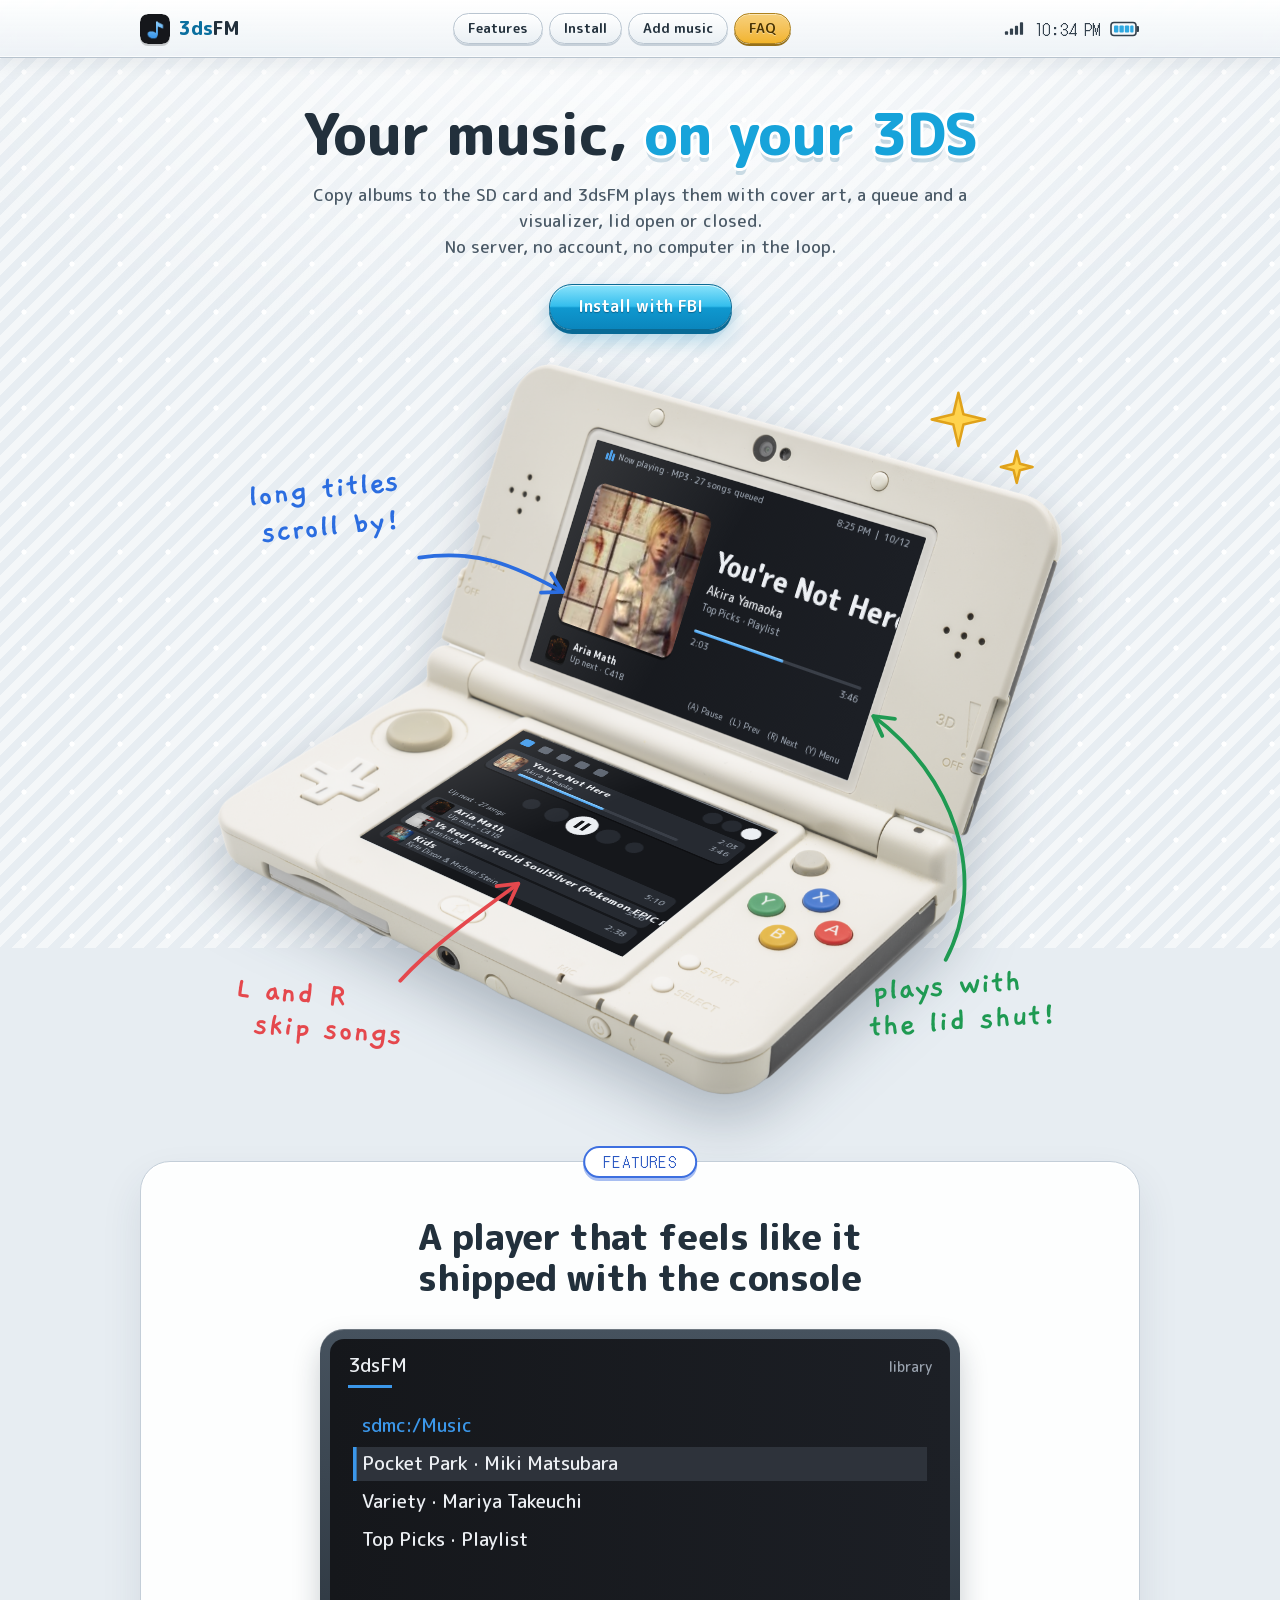
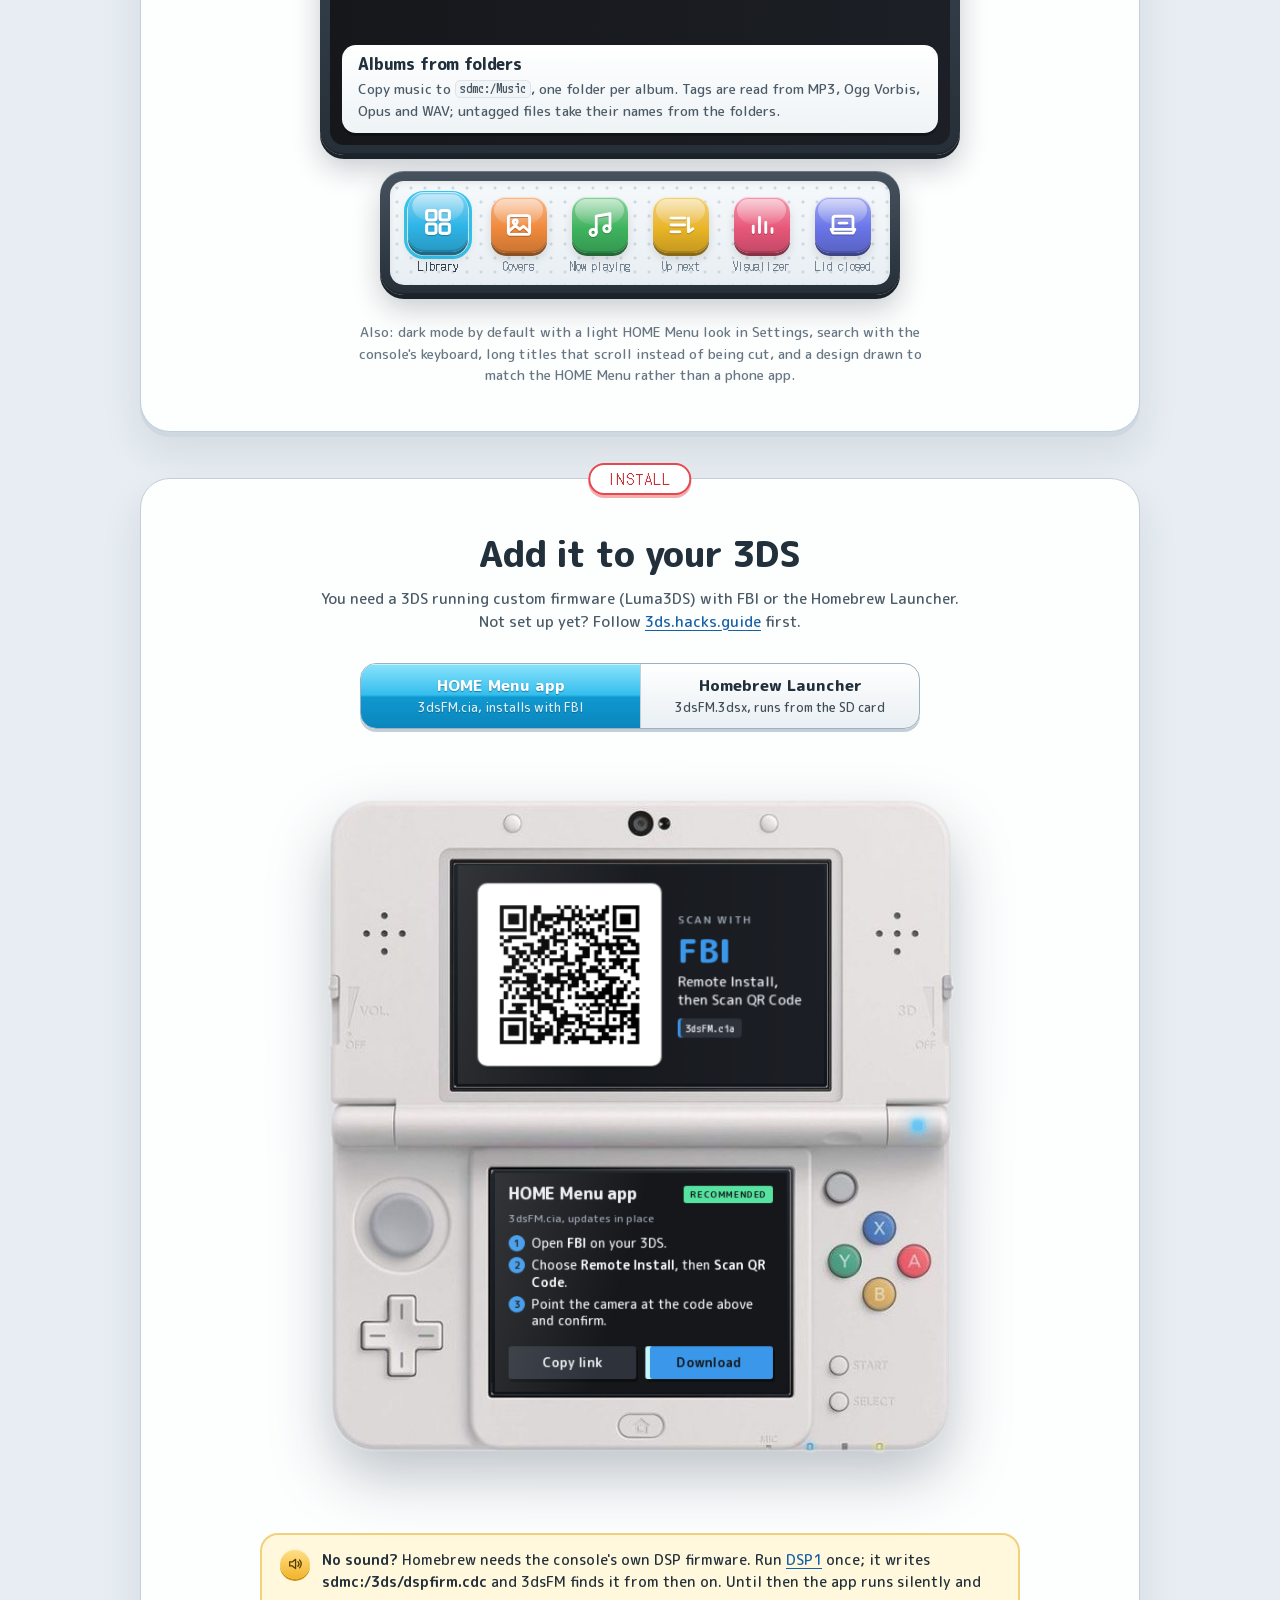
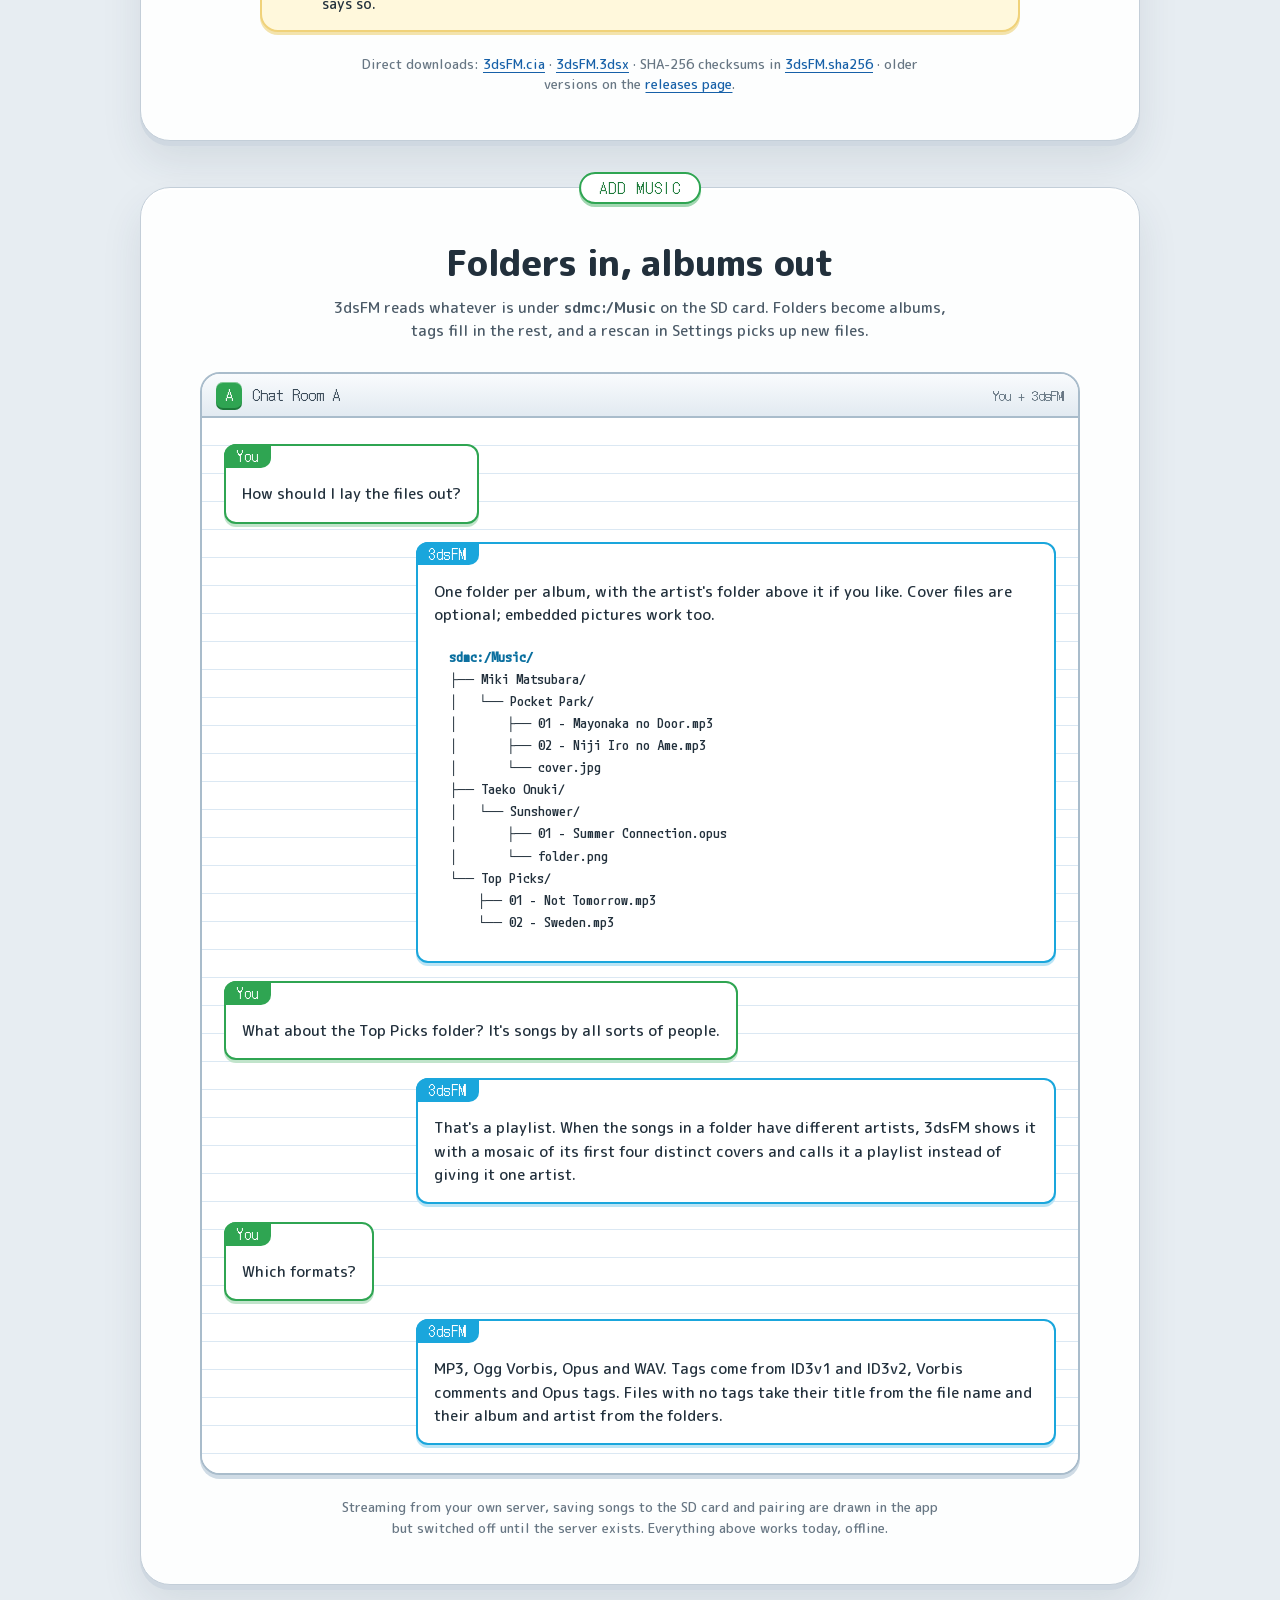
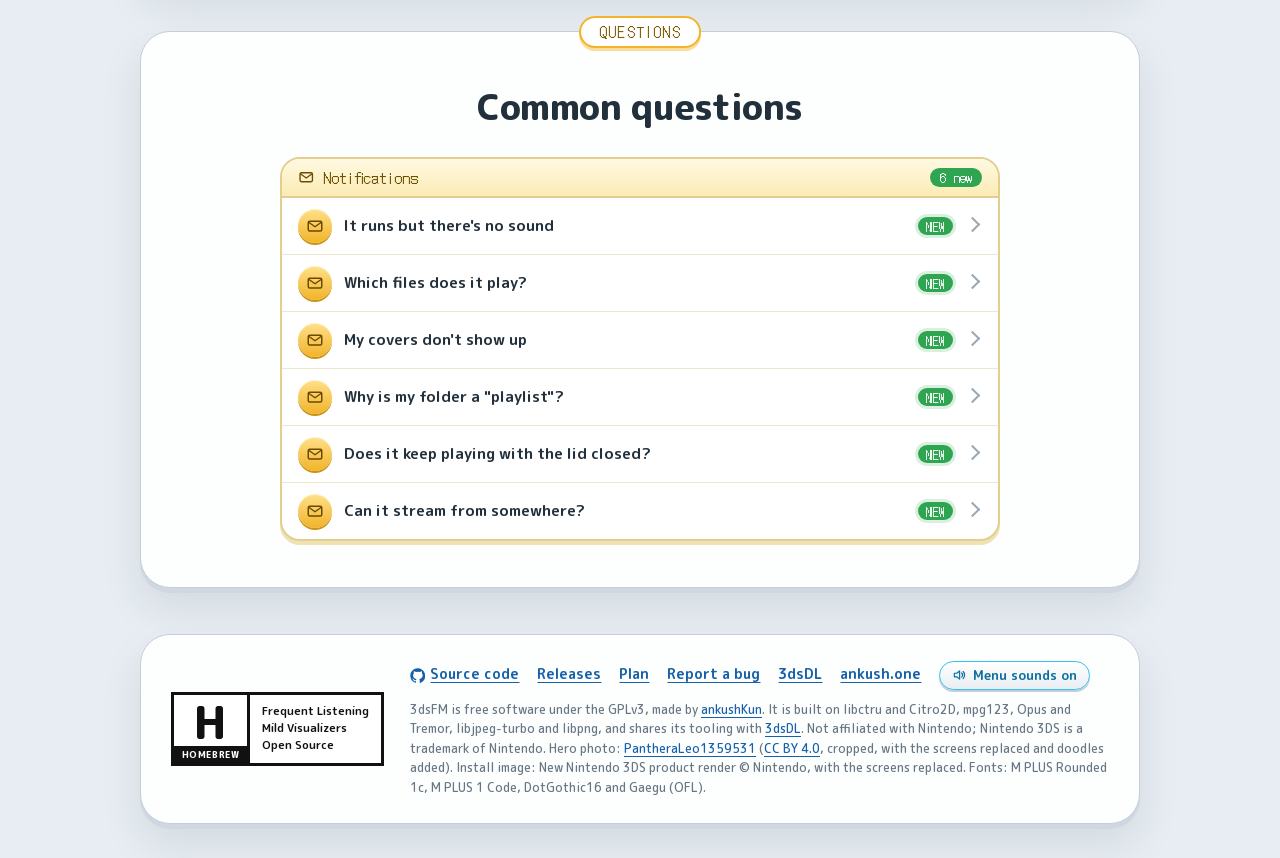
==== site/index.html @ 084b0840 "Site: real Top Picks songs in the hero, and a readable Add music thread The hero's screens play a sh" ====
<!doctype html>
<html lang="en">
<head>
  <meta charset="utf-8">
  <meta name="viewport" content="width=device-width, initial-scale=1">
  <title>3dsFM: your music, on your Nintendo 3DS</title>
  <meta name="description" content="3dsFM plays the music on your Nintendo 3DS SD card with cover art, a queue and a visualizer, lid open or closed. MP3, Ogg Vorbis, Opus and WAV. Install it with FBI in under a minute.">
  <meta name="theme-color" content="#e7edf2">
  <meta name="color-scheme" content="light">
  <link rel="canonical" href="https://ankush.one/3dsFM/">
  <link rel="icon" type="image/png" sizes="64x64" href="assets/icon-64.png">
  <link rel="apple-touch-icon" href="assets/apple-touch-icon.png">
  <meta property="og:type" content="website">
  <meta property="og:title" content="3dsFM: your music, on your 3DS">
  <meta property="og:description" content="Copy albums to the SD card and 3dsFM plays them with cover art, a queue and a visualizer, lid open or closed. Install with FBI in under a minute.">
  <meta property="og:url" content="https://ankush.one/3dsFM/">
  <meta property="og:image" content="https://ankush.one/3dsFM/assets/banner.jpg">
  <meta name="twitter:card" content="summary_large_image">
  <link rel="preload" href="fonts/m-plus-rounded-1c-800-latin.woff2" as="font" type="font/woff2" crossorigin>
  <link rel="preload" href="fonts/dotgothic16-400-latin.woff2" as="font" type="font/woff2" crossorigin>
  <link rel="stylesheet" href="fonts.css">
  <link rel="stylesheet" href="styles.css">
  <!-- Set before first paint so the enhanced layouts don't flash the
       no-script ones. -->
  <script>document.documentElement.classList.add("js")</script>
</head>
<body>
  <svg class="sprite" aria-hidden="true">
    <symbol id="i-copy" viewBox="0 0 24 24"><rect x="9" y="9" width="12" height="12" rx="2"/><path d="M5 15V5a2 2 0 0 1 2-2h10"/></symbol>
    <symbol id="i-clock" viewBox="0 0 24 24"><circle cx="12" cy="12" r="9"/><path d="M12 7v5l3 2"/></symbol>
    <symbol id="i-sound" viewBox="0 0 24 24"><path d="M4 9v6h4l5 4V5L8 9z"/><path d="M16.5 8.5a5 5 0 0 1 0 7M19 6a8.5 8.5 0 0 1 0 12"/></symbol>
    <symbol id="i-mute" viewBox="0 0 24 24"><path d="M4 9v6h4l5 4V5L8 9z"/><path d="M17 10l4 4M21 10l-4 4"/></symbol>
    <symbol id="i-chev" viewBox="0 0 24 24"><path d="M9 6l6 6-6 6"/></symbol>
    <symbol id="i-mail" viewBox="0 0 24 24"><rect x="3" y="5.5" width="18" height="13" rx="2"/><path d="M3.5 7l8.5 6 8.5-6"/></symbol>
    <symbol id="i-mail-open" viewBox="0 0 24 24"><path d="M3 10l9-6.5 9 6.5v8.5a1.5 1.5 0 0 1-1.5 1.5h-15A1.5 1.5 0 0 1 3 18.5z"/><path d="M3.5 10.5l8.5 5.5 8.5-5.5"/></symbol>
    <symbol id="g-library" viewBox="0 0 24 24"><rect x="3.5" y="3.5" width="7" height="7" rx="1.5"/><rect x="13.5" y="3.5" width="7" height="7" rx="1.5"/><rect x="3.5" y="13.5" width="7" height="7" rx="1.5"/><rect x="13.5" y="13.5" width="7" height="7" rx="1.5"/></symbol>
    <symbol id="g-art" viewBox="0 0 24 24"><rect x="3.5" y="4.5" width="17" height="15" rx="2"/><circle cx="9" cy="9.5" r="1.6"/><path d="M4 17l5-4.5 3.5 3 3-2.5 4.5 4"/></symbol>
    <symbol id="g-play" viewBox="0 0 24 24"><path d="M9 18V5l11-2v12"/><circle cx="6.5" cy="18" r="2.5"/><circle cx="17.5" cy="15" r="2.5"/></symbol>
    <symbol id="g-queue" viewBox="0 0 24 24"><path d="M4 6.5h11M4 12h11M4 17.5h7"/><path d="M18 6.5v11l3.5-2.5"/></symbol>
    <symbol id="g-bars" viewBox="0 0 24 24"><path d="M5 18v-5M10 18V6M15 18v-8M20 18v-3"/></symbol>
    <symbol id="g-lid" viewBox="0 0 24 24"><path d="M4 15.5V7a2 2 0 0 1 2-2h12a2 2 0 0 1 2 2v8.5"/><path d="M2.5 15.5h19l-1.5 3h-16z"/><path d="M9 10.5h6"/></symbol>
    <symbol id="i-github" viewBox="0 0 24 24"><path class="fill" d="M12 .5C5.7.5.5 5.7.5 12c0 5.1 3.3 9.4 7.9 10.9.6.1.8-.3.8-.6v-2c-3.2.7-3.9-1.5-3.9-1.5-.5-1.3-1.3-1.7-1.3-1.7-1-.7.1-.7.1-.7 1.2.1 1.8 1.2 1.8 1.2 1 1.8 2.8 1.3 3.5 1 .1-.8.4-1.3.7-1.6-2.6-.3-5.3-1.3-5.3-5.7 0-1.3.5-2.3 1.2-3.1-.1-.3-.5-1.5.1-3.2 0 0 1-.3 3.3 1.2a11.5 11.5 0 0 1 6 0C17.3 4.6 18.3 5 18.3 5c.6 1.7.2 2.9.1 3.2.8.8 1.2 1.8 1.2 3.1 0 4.4-2.7 5.4-5.3 5.7.4.4.8 1.1.8 2.2v3.3c0 .3.2.7.8.6A11.5 11.5 0 0 0 23.5 12C23.5 5.7 18.3.5 12 .5z"/></symbol>
  </svg>

  <a class="skip" href="#install">Skip to install</a>

  <!-- The top of the page is a 3DS status bar: the app, the sections in
       the face buttons' colours, and the console's Wi-Fi, clock and
       battery. -->
  <header class="head">
    <div class="head-in">
      <a class="brand" href="#top" aria-label="3dsFM home">
        <img src="assets/icon-64.png" width="30" height="30" alt="">
        <span class="brand-name"><span class="brand-3ds">3ds</span>FM</span>
      </a>
      <nav class="tabs" aria-label="Sections">
        <a href="#features" style="--tone: var(--x)"><span>Features</span></a>
        <a href="#install" style="--tone: var(--a)"><span>Install</span></a>
        <a href="#music" style="--tone: var(--y)"><span>Add<span class="tab-more"> music</span></span></a>
        <a href="#faq" style="--tone: var(--b)"><span>FAQ</span></a>
      </nav>
      <div class="tray" aria-hidden="true">
        <svg class="wifi" viewBox="0 0 22 16"><rect x="1" y="11" width="3.5" height="4" rx="1"/><rect x="6.5" y="8" width="3.5" height="7" rx="1"/><rect x="12" y="5" width="3.5" height="10" rx="1"/><rect x="17.5" y="1" width="3.5" height="14" rx="1"/></svg>
        <span class="clock" data-clock><span data-hours>--</span><span class="colon">:</span><span data-minutes>--</span></span>
        <svg class="battery" viewBox="0 0 30 16"><rect class="shell" x="1" y="1.5" width="25" height="13" rx="3"/><rect class="nub" x="26.5" y="5" width="2.5" height="6" rx="1"/><rect class="cell" x="4" y="4.5" width="4.4" height="7" rx="1"/><rect class="cell" x="9.4" y="4.5" width="4.4" height="7" rx="1"/><rect class="cell" x="14.8" y="4.5" width="4.4" height="7" rx="1"/><rect class="cell" x="20.2" y="4.5" width="3.3" height="7" rx="1"/></svg>
      </div>
    </div>
  </header>

  <div class="page">
    <main id="top">
      <section class="hero">
        <p class="sticker" data-release-tag hidden></p>
        <h1>Your music, <span class="accent">on your 3DS</span></h1>
        <p class="sub">Copy albums to the SD card and 3dsFM plays them with cover art, a queue and a visualizer, lid open or closed. <br>No server, no account, no computer in the loop.</p>
        <div class="cta">
          <a class="btn btn-go" href="#install">Install with FBI</a>
        </div>
        <!-- A real New Nintendo 3DS (photo: PantheraLeo1359531, CC BY 4.0).
             Its two screens are live HTML, drawn in 3DS pixels and mapped onto
             the photographed screens with a perspective matrix. They power on
             with a short boot screen, then play a song. The doodles are drawn
             in the photo's own coordinates (1356 x 1177). -->
        <div class="device device-angled reveal" data-tilt>
          <div class="device-stage">
            <img class="device-photo" src="assets/new-3ds-angled.png" width="1356" height="1177" alt="An open white New Nintendo 3DS, seen from the front at an angle, running 3dsFM. The top screen shows the song playing with its cover; the touch screen shows the player controls and the songs up next." decoding="async" fetchpriority="high">
            <div class="screen screen-top" aria-hidden="true">
              <span class="r" style="--x:16;--y:9;--w:3;--h:7;--rad:1;background:#3b97ea"></span>
              <span class="r" style="--x:20;--y:5;--w:3;--h:11;--rad:1;background:#3b97ea"></span>
              <span class="r" style="--x:24;--y:8;--w:3;--h:8;--rad:1;background:#3b97ea"></span>
              <span class="t t-muted" style="--x:32;--y:3;--s:.42" data-demo-state>Now playing · MP3 · 27 songs queued</span>
              <span class="t t-end t-muted" style="--x:386;--y:3;--s:.42">8:25 PM &nbsp;|&nbsp; 10/12</span>
              <span class="r" style="--x:16;--y:43;--w:150;--h:150;--rad:12;background:rgba(0,0,0,.35)"></span>
              <img class="r cover" style="--x:16;--y:40;--w:150;--h:150;--rad:12" src="assets/covers/tDgjTP8fuz4.jpg" alt="" data-demo-cover>
              <span class="t t-bold" style="--x:184;--y:62;--s:1.22" data-demo-title>Not Tomorrow</span>
              <span class="t" style="--x:184;--y:102;--s:.56" data-demo-artist>Akira Yamaoka</span>
              <span class="t t-muted" style="--x:184;--y:122;--s:.44" data-demo-album>Top Picks · Playlist</span>
              <span class="r" style="--x:184;--y:152;--w:200;--h:3;--rad:2;background:#3a3f48"></span>
              <span class="r r-fill" style="--x:184;--y:152;--w:200;--h:3;--rad:2" data-demo-bar></span>
              <span class="t t-muted" style="--x:184;--y:158;--s:.42" data-demo-pos>1:05</span>
              <span class="t t-end t-muted" style="--x:384;--y:158;--s:.42" data-demo-len>2:56</span>
              <img class="r cover" style="--x:16;--y:206;--w:26;--h:26;--rad:5" src="assets/covers/ZwLvcaDMhU8.jpg" alt="" data-demo-next-cover data-demo-next="1">
              <span class="t t-bold" style="--x:48;--y:204;--s:.44" data-demo-next-title data-demo-next="1">Promise (Reprise)</span>
              <span class="t t-muted" style="--x:48;--y:216;--s:.42" data-demo-next-artist data-demo-next="1">Up next · Akira Yamaoka</span>
              <span class="t t-end t-muted" style="--x:386;--y:220;--s:.38">(A) Pause &nbsp; (L) Prev &nbsp; (R) Next &nbsp; (Y) Menu</span>
              <div class="boot boot-top"><img src="assets/icon-64.png" width="64" height="64" alt=""><span>3dsFM</span></div>
            </div>
            <div class="screen screen-bottom" aria-hidden="true">
              <span class="r" style="--x:13;--y:10;--w:13;--h:12;--rad:3;background:#3b97ea"></span>
              <span class="r" style="--x:37;--y:10;--w:13;--h:12;--rad:3;background:#5b636f"></span>
              <span class="r" style="--x:61;--y:10;--w:13;--h:12;--rad:3;background:#5b636f"></span>
              <span class="r" style="--x:85;--y:10;--w:13;--h:12;--rad:3;background:#5b636f"></span>
              <span class="r" style="--x:109;--y:10;--w:13;--h:12;--rad:3;background:#5b636f"></span>
              <span class="r" style="--x:245;--y:6;--w:20;--h:20;--rad:10;background:#262a31"></span>
              <span class="r" style="--x:268;--y:6;--w:20;--h:20;--rad:10;background:#262a31"></span>
              <span class="r" style="--x:291;--y:6;--w:20;--h:20;--rad:10;background:#eceff3"></span>
              <span class="r" style="--x:10;--y:35;--w:300;--h:42;--rad:8;background:rgba(0,0,0,.35)"></span>
              <span class="r" style="--x:10;--y:33;--w:300;--h:42;--rad:8;background:#262a31"></span>
              <img class="r cover" style="--x:16;--y:40;--w:28;--h:28;--rad:5" src="assets/covers/tDgjTP8fuz4.jpg" alt="" data-demo-cover>
              <span class="t t-bold" style="--x:50;--y:35;--s:.5" data-demo-title>Not Tomorrow</span>
              <span class="t t-muted" style="--x:50;--y:50;--s:.38" data-demo-artist>Akira Yamaoka</span>
              <span class="r" style="--x:50;--y:64;--w:200;--h:4;--rad:2;background:#3a3f48"></span>
              <span class="r r-fill" style="--x:50;--y:64;--w:200;--h:4;--rad:2" data-demo-bar></span>
              <span class="t t-end t-muted" style="--x:304;--y:38;--s:.4" data-demo-pos>1:05</span>
              <span class="t t-end t-muted" style="--x:304;--y:52;--s:.4" data-demo-len>2:56</span>
              <span class="r" style="--x:87;--y:91;--w:18;--h:18;--rad:9;background:#262a31"></span>
              <span class="r" style="--x:116;--y:88;--w:24;--h:24;--rad:12;background:#262a31"></span>
              <span class="r" style="--x:144;--y:84;--w:32;--h:32;--rad:16;background:#eceff3"></span>
              <span class="r" style="--x:154;--y:93;--w:4;--h:14;--rad:1;background:#15171b"></span>
              <span class="r" style="--x:162;--y:93;--w:4;--h:14;--rad:1;background:#15171b"></span>
              <span class="r" style="--x:180;--y:88;--w:24;--h:24;--rad:12;background:#262a31"></span>
              <span class="r" style="--x:215;--y:91;--w:18;--h:18;--rad:9;background:#262a31"></span>
              <span class="t t-muted" style="--x:14;--y:124;--s:.36">Up next · 27 songs</span>
              <span class="r" style="--x:10;--y:143;--w:300;--h:26;--rad:7;background:#262a31"></span>
              <img class="r cover" style="--x:16;--y:145;--w:22;--h:22;--rad:4" src="assets/covers/ZwLvcaDMhU8.jpg" alt="" data-demo-next-cover data-demo-next="1">
              <span class="t t-bold" style="--x:43;--y:143;--s:.5" data-demo-next-title data-demo-next="1">Promise (Reprise)</span>
              <span class="t t-muted" style="--x:43;--y:156;--s:.38" data-demo-next-artist data-demo-next="1">Akira Yamaoka</span>
              <span class="t t-end t-muted" style="--x:302;--y:149;--s:.42" data-demo-next-len data-demo-next="1">1:45</span>
              <span class="r" style="--x:10;--y:172;--w:300;--h:26;--rad:7;background:#262a31"></span>
              <img class="r cover" style="--x:16;--y:174;--w:22;--h:22;--rad:4" src="assets/covers/lXoVugTertI.jpg" alt="" data-demo-next-cover data-demo-next="2">
              <span class="t t-bold" style="--x:43;--y:172;--s:.5" data-demo-next-title data-demo-next="2">Subwoofer Lullaby</span>
              <span class="t t-muted" style="--x:43;--y:185;--s:.38" data-demo-next-artist data-demo-next="2">C418</span>
              <span class="t t-end t-muted" style="--x:302;--y:178;--s:.42" data-demo-next-len data-demo-next="2">3:29</span>
              <span class="r" style="--x:10;--y:201;--w:300;--h:26;--rad:7;background:#262a31"></span>
              <img class="r cover" style="--x:16;--y:203;--w:22;--h:22;--rad:4" src="assets/covers/5w3rRFWzjcM.jpg" alt="" data-demo-next-cover data-demo-next="3">
              <span class="t t-bold" style="--x:43;--y:201;--s:.5" data-demo-next-title data-demo-next="3">Sweden</span>
              <span class="t t-muted" style="--x:43;--y:214;--s:.38" data-demo-next-artist data-demo-next="3">C418</span>
              <span class="t t-end t-muted" style="--x:302;--y:207;--s:.42" data-demo-next-len data-demo-next="3">3:36</span>
              <div class="boot boot-bottom"><i></i><i></i><i></i></div>
            </div>
            <svg class="doodles" viewBox="0 0 1356 1177" aria-hidden="true">
              <g class="doodle pen-blue" style="--d: 0">
                <text x="62" y="236" transform="rotate(-6 62 236)">long titles</text>
                <text x="84" y="294" transform="rotate(-6 84 294)">scroll by!</text>
                <path pathLength="1" d="M330 318C420 304 480 330 556 372"/>
                <path pathLength="1" d="M538 343L556 372L522 373"/>
              </g>
              <g class="doodle pen-red" style="--d: 1">
                <text x="40" y="1012" transform="rotate(4 40 1012)">L and R</text>
                <text x="70" y="1068" transform="rotate(4 70 1068)">skip songs</text>
                <path pathLength="1" d="M300 985C350 930 420 880 486 832"/>
                <path pathLength="1" d="M452 836L486 832L472 863"/>
              </g>
              <g class="doodle pen-green" style="--d: 2">
                <text x="1046" y="1016" transform="rotate(-4 1046 1016)">plays with</text>
                <text x="1040" y="1072" transform="rotate(-4 1040 1072)">the lid shut!</text>
                <path pathLength="1" d="M1160 952C1230 820 1170 660 1046 568"/>
                <path pathLength="1" d="M1060 599L1046 568L1080 572"/>
              </g>
              <g class="doodle doodle-stars pen-yellow" style="--d: 3">
                <path pathLength="1" d="M1180 58L1188 92L1222 100L1188 108L1180 142L1172 108L1138 100L1172 92Z"/>
                <path pathLength="1" d="M1272 150L1277 170L1297 175L1277 180L1272 200L1267 180L1247 175L1267 170Z"/>
              </g>
            </svg>
          </div>
        </div>
      </section>

      <!-- Features, as a HOME Menu: icons on the touch screen, the selected
           one's demo and description on the top screen. Without the script
           the features are a plain grid of cards. -->
      <section id="features" class="section panel tone-x reveal">
        <header class="section-head">
          <p class="eyebrow">Features</p>
          <h2>A player that feels like it shipped with the console</h2>
        </header>
        <div class="home" data-home>
          <div class="home-top">
            <div class="home-screen">
              <div class="home-app-bar" aria-hidden="true"><span>3dsFM</span><span class="home-app-state">library</span></div>
              <article class="feature is-on" id="feat-library" role="tabpanel" aria-labelledby="feat-library-title">
                <div class="feature-demo m-list">
                  <span class="m-row m-cyan">sdmc:/Music</span>
                  <span class="m-row on">Pocket Park · Miki Matsubara</span>
                  <span class="m-row">Variety · Mariya Takeuchi</span>
                  <span class="m-row">Top Picks · Playlist</span>
                </div>
                <div class="feature-text">
                  <h3 id="feat-library-title">Albums from folders</h3>
                  <p>Copy music to <code>sdmc:/Music</code>, one folder per album. Tags are read from MP3, Ogg Vorbis, Opus and WAV; untagged files take their names from the folders.</p>
                </div>
              </article>
              <article class="feature" id="feat-art" role="tabpanel" aria-labelledby="feat-art-title">
                <div class="feature-demo">
                  <span class="m-line">Cover from the file's own picture</span>
                  <span class="m-line m-muted">or cover.jpg beside the songs</span>
                  <span class="m-line m-green">Playlists get a four-cover mosaic</span>
                </div>
                <div class="feature-text">
                  <h3 id="feat-art-title">Art from your files</h3>
                  <p>Embedded pictures or a cover image in the folder, with rounded corners everywhere. A folder of songs by different artists is a playlist and shows its first four distinct covers.</p>
                </div>
              </article>
              <article class="feature" id="feat-play" role="tabpanel" aria-labelledby="feat-play-title">
                <div class="feature-demo">
                  <span class="m-line">Plastic Love</span>
                  <span class="m-bar"><i style="width:37%"></i></span>
                  <span class="m-line m-muted">1:48 of 4:52 · Up next: Stay With Me</span>
                </div>
                <div class="feature-text">
                  <h3 id="feat-play-title">Covers fill the top screen</h3>
                  <p>The playing song's art fogs into the top screen with the title set like a game logo. Whatever the touch screen is doing, the top screen shows what's playing and what's next.</p>
                </div>
              </article>
              <article class="feature" id="feat-queue" role="tabpanel" aria-labelledby="feat-queue-title">
                <div class="feature-demo m-list">
                  <span class="m-row m-cyan">Up next · 22 songs</span>
                  <span class="m-row on">Fly-Day Chinatown</span>
                  <span class="m-row">4:00 A.M.</span>
                  <span class="m-row">Midnight Pretenders</span>
                </div>
                <div class="feature-text">
                  <h3 id="feat-queue-title">A queue you can shape</h3>
                  <p>Y on any song or album adds it to Up next. Tap once to pick, again to jump. Lists scroll with a drag or a flick and stop where you leave them. Shuffle and repeat are a press away.</p>
                </div>
              </article>
              <article class="feature" id="feat-bars" role="tabpanel" aria-labelledby="feat-bars-title">
                <div class="feature-demo">
                  <span class="m-line">Bars · Wave · Dots · Art only</span>
                  <span class="m-bar"><i style="width:72%"></i></span>
                  <span class="m-line m-muted">20 bands, in the cover's own colors</span>
                </div>
                <div class="feature-text">
                  <h3 id="feat-bars-title">A visualizer in the cover's colors</h3>
                  <p>SELECT opens it from anywhere. Four styles drawn from the decoded audio, colored from the album art, with the touch screen dimming after a while to save battery.</p>
                </div>
              </article>
              <article class="feature" id="feat-lid" role="tabpanel" aria-labelledby="feat-lid-title">
                <div class="feature-demo">
                  <span class="m-line m-green">Lid closed · still playing</span>
                  <span class="m-line">Screens off, Wi-Fi awake</span>
                  <span class="m-line m-muted">L and R skip without looking</span>
                </div>
                <div class="feature-text">
                  <h3 id="feat-lid-title">Plays with the lid shut</h3>
                  <p>Close the lid and the screens go dark while the music carries on, like the console's own sound app. Open it and everything is where you left it.</p>
                </div>
              </article>
            </div>
          </div>
          <div class="home-bottom">
            <div class="home-grid" role="tablist" aria-label="Features">
              <span class="home-cursor" aria-hidden="true"></span>
              <button class="app-icon" type="button" role="tab" id="tab-library" aria-controls="feat-library" aria-selected="true" style="--tint:#2fb6e8"><span class="app-glyph"><svg class="icon"><use href="#g-library"/></svg></span><span class="app-label">Library</span></button>
              <button class="app-icon" type="button" role="tab" id="tab-art" aria-controls="feat-art" aria-selected="false" tabindex="-1" style="--tint:#f08a3c"><span class="app-glyph"><svg class="icon"><use href="#g-art"/></svg></span><span class="app-label">Covers</span></button>
              <button class="app-icon" type="button" role="tab" id="tab-play" aria-controls="feat-play" aria-selected="false" tabindex="-1" style="--tint:#3fb45f"><span class="app-glyph"><svg class="icon"><use href="#g-play"/></svg></span><span class="app-label">Now playing</span></button>
              <button class="app-icon" type="button" role="tab" id="tab-queue" aria-controls="feat-queue" aria-selected="false" tabindex="-1" style="--tint:#eab526"><span class="app-glyph"><svg class="icon"><use href="#g-queue"/></svg></span><span class="app-label">Up next</span></button>
              <button class="app-icon" type="button" role="tab" id="tab-bars" aria-controls="feat-bars" aria-selected="false" tabindex="-1" style="--tint:#e8577a"><span class="app-glyph"><svg class="icon"><use href="#g-bars"/></svg></span><span class="app-label">Visualizer</span></button>
              <button class="app-icon" type="button" role="tab" id="tab-lid" aria-controls="feat-lid" aria-selected="false" tabindex="-1" style="--tint:#6a75e8"><span class="app-glyph"><svg class="icon"><use href="#g-lid"/></svg></span><span class="app-label">Lid closed</span></button>
            </div>
          </div>
        </div>
        <p class="also">Also: dark mode by default with a light HOME Menu look in Settings, search with the console's keyboard, long titles that scroll instead of being cut, and a design drawn to match the HOME Menu rather than a phone app.</p>
      </section>

      <section id="install" class="section panel tone-a">
        <header class="section-head">
          <p class="eyebrow">Install</p>
          <h2>Add it to your 3DS</h2>
          <p class="section-sub">You need a 3DS running custom firmware (Luma3DS) with FBI or the Homebrew Launcher. Not set up yet? Follow <a href="https://3ds.hacks.guide/">3ds.hacks.guide</a> first.</p>
        </header>

        <!-- Pick a method; the 3DS below shows its QR code on the top screen
             and what to do with it on the touch screen. On narrow screens the
             steps move out of the console into .install-steps, where they can
             be read. -->
        <div class="installer reveal">
          <div class="picker" role="tablist" aria-label="How to install 3dsFM" data-active="cia">
            <button class="pick" type="button" role="tab" id="pick-cia" aria-selected="true" aria-controls="install-screens" data-method="cia">
              <span class="pick-title">HOME Menu app</span>
              <span class="pick-sub">3dsFM.cia, installs with FBI</span>
            </button>
            <button class="pick" type="button" role="tab" id="pick-3dsx" aria-selected="false" aria-controls="install-screens" data-method="3dsx" tabindex="-1">
              <span class="pick-title">Homebrew Launcher</span>
              <span class="pick-sub">3dsFM.3dsx, runs from the SD card</span>
            </button>
          </div>

          <div class="install-panel" id="install-screens" role="tabpanel" aria-labelledby="pick-cia">
            <div class="device device-front">
              <div class="device-stage">
                <img class="device-photo" src="assets/new-3ds-front.png" width="736" height="736" alt="" loading="lazy" decoding="async">
                <span class="led" aria-hidden="true"></span>

                <div class="screen screen-top">
                  <div class="view qr-view" data-view="cia">
                    <figure class="qr-tile">
                      <img src="qr/install-cia.svg" width="184" height="184" alt="QR code that installs the latest 3dsFM CIA with FBI">
                    </figure>
                    <div class="qr-side">
                      <span class="qr-kicker">Scan with</span>
                      <span class="qr-app">FBI</span>
                      <span class="qr-path">Remote Install, then Scan QR Code</span>
                      <span class="qr-file">3dsFM.cia</span>
                    </div>
                  </div>
                  <div class="view qr-view" data-view="3dsx" hidden>
                    <figure class="qr-tile">
                      <img src="qr/download-3dsx.svg" width="184" height="184" alt="QR code that downloads the latest 3dsFM.3dsx">
                    </figure>
                    <div class="qr-side">
                      <span class="qr-kicker">Scan with</span>
                      <span class="qr-app">3dsDL</span>
                      <span class="qr-path">Scan QR Code, save to sdmc:/3ds/3dsFM/</span>
                      <span class="qr-file">3dsFM.3dsx</span>
                    </div>
                  </div>
                </div>

                <div class="screen screen-bottom">
                  <div class="split-note" aria-hidden="true"><b>&#9660;</b><span>Steps below</span></div>
                  <div class="view info-view" data-view="cia">
                    <div class="info-head">
                      <h3>HOME Menu app</h3>
                      <span class="chip">Recommended</span>
                    </div>
                    <p class="info-meta">3dsFM.cia<span class="size-inline" data-asset-size="3dsFM.cia"></span>, updates in place</p>
                    <ol class="info-steps">
                      <li>Open <b>FBI</b> on your 3DS.</li>
                      <li>Choose <b>Remote Install</b>, then <b>Scan QR Code</b>.</li>
                      <li>Point the camera at the code above and confirm.</li>
                    </ol>
                    <div class="info-actions">
                      <button class="sbtn" type="button" data-copy="https://github.com/ankushKun/3dsFM/releases/latest/download/3dsFM.cia"><span>Copy link</span></button>
                      <a class="sbtn sbtn-go" href="https://github.com/ankushKun/3dsFM/releases/latest/download/3dsFM.cia">Download</a>
                    </div>
                  </div>
                  <div class="view info-view" data-view="3dsx" hidden>
                    <div class="info-head">
                      <h3>Homebrew Launcher</h3>
                    </div>
                    <p class="info-meta">3dsFM.3dsx<span class="size-inline" data-asset-size="3dsFM.3dsx"></span>, no install needed</p>
                    <ol class="info-steps">
                      <li>Copy it to <b>sdmc:/3ds/3dsFM/</b>, or scan the code with <a href="https://ankush.one/3dsDL/">3dsDL</a>.</li>
                      <li>Start it from the Homebrew Launcher.</li>
                      <li>Put music under <b>sdmc:/Music</b>.</li>
                    </ol>
                    <div class="info-actions">
                      <button class="sbtn" type="button" data-copy="https://github.com/ankushKun/3dsFM/releases/latest/download/3dsFM.3dsx"><span>Copy link</span></button>
                      <a class="sbtn sbtn-go" href="https://github.com/ankushKun/3dsFM/releases/latest/download/3dsFM.3dsx">Download</a>
                    </div>
                  </div>
                </div>
              </div>
            </div>
            <div class="install-steps"></div>
          </div>

          <noscript>
            <ul class="nojs-downloads">
              <li><a href="https://github.com/ankushKun/3dsFM/releases/latest/download/3dsFM.cia">3dsFM.cia</a>: install with FBI (Remote Install, then Scan QR Code). <img src="qr/install-cia.svg" width="150" height="150" alt="QR code that installs the latest 3dsFM CIA with FBI"></li>
              <li><a href="https://github.com/ankushKun/3dsFM/releases/latest/download/3dsFM.3dsx">3dsFM.3dsx</a>: copy to sdmc:/3ds/3dsFM/ and start it from the Homebrew Launcher. <img src="qr/download-3dsx.svg" width="150" height="150" alt="QR code that downloads the latest 3dsFM.3dsx"></li>
            </ul>
          </noscript>
        </div>

        <aside class="notice">
          <span class="notice-icon" aria-hidden="true"><svg class="icon"><use href="#i-sound"/></svg></span>
          <p><strong>No sound?</strong> Homebrew needs the console's own DSP firmware. Run <a href="https://github.com/zoogie/DSP1">DSP1</a> once; it writes <strong>sdmc:/3ds/dspfirm.cdc</strong> and 3dsFM finds it from then on. Until then the app runs silently and says so.</p>
        </aside>
        <p class="fine fine-center">
          Direct downloads: <a href="https://github.com/ankushKun/3dsFM/releases/latest/download/3dsFM.cia">3dsFM.cia</a> · <a href="https://github.com/ankushKun/3dsFM/releases/latest/download/3dsFM.3dsx">3dsFM.3dsx</a> ·
          SHA-256 checksums in <a href="https://github.com/ankushKun/3dsFM/releases/latest/download/3dsFM.sha256">3dsFM.sha256</a> ·
          older versions on the <a href="https://github.com/ankushKun/3dsFM/releases">releases page</a>.
        </p>
      </section>

      <!-- Add music, as a PictoChat room: you ask, 3dsFM answers with the
           folder layout. -->
      <section id="music" class="section panel tone-y reveal">
        <header class="section-head">
          <p class="eyebrow">Add music</p>
          <h2>Folders in, albums out</h2>
          <p class="section-sub">3dsFM reads whatever is under <strong>sdmc:/Music</strong> on the SD card. Folders become albums, tags fill in the rest, and a rescan in Settings picks up new files.</p>
        </header>
        <div class="chat">
          <div class="chat-bar" aria-hidden="true">
            <span class="chat-room">A</span>
            <span class="chat-title">Chat Room A</span>
            <span class="chat-who">You + 3dsFM</span>
          </div>
          <div class="chat-log">
            <div class="msg msg-you">
              <span class="msg-name" aria-hidden="true">You</span>
              <p>How should I lay the files out?</p>
            </div>
            <div class="msg msg-app">
              <span class="msg-name" aria-hidden="true">3dsFM</span>
              <p>One folder per album, with the artist's folder above it if you like. Cover files are optional; embedded pictures work too.</p>
<pre class="tree"><b>sdmc:/Music/</b>
├── Miki Matsubara/
│   └── Pocket Park/
│       ├── 01 - Mayonaka no Door.mp3
│       ├── 02 - Niji Iro no Ame.mp3
│       └── cover.jpg
├── Taeko Onuki/
│   └── Sunshower/
│       ├── 01 - Summer Connection.opus
│       └── folder.png
└── Top Picks/
    ├── 01 - Not Tomorrow.mp3
    └── 02 - Sweden.mp3</pre>
            </div>
            <div class="msg msg-you">
              <span class="msg-name" aria-hidden="true">You</span>
              <p>What about the Top Picks folder? It's songs by all sorts of people.</p>
            </div>
            <div class="msg msg-app">
              <span class="msg-name" aria-hidden="true">3dsFM</span>
              <p>That's a playlist. When the songs in a folder have different artists, 3dsFM shows it with a mosaic of its first four distinct covers and calls it a playlist instead of giving it one artist.</p>
            </div>
            <div class="msg msg-you">
              <span class="msg-name" aria-hidden="true">You</span>
              <p>Which formats?</p>
            </div>
            <div class="msg msg-app">
              <span class="msg-name" aria-hidden="true">3dsFM</span>
              <p>MP3, Ogg Vorbis, Opus and WAV. Tags come from ID3v1 and ID3v2, Vorbis comments and Opus tags. Files with no tags take their title from the file name and their album and artist from the folders.</p>
            </div>
          </div>
        </div>
        <p class="fine fine-center">Streaming from your own server, saving songs to the SD card and pairing are drawn in the app but switched off until the server exists. Everything above works today, offline.</p>
      </section>

      <!-- The FAQ, as the Notifications app: unread ones are marked new until
           opened, and the browser remembers which were read. -->
      <section id="faq" class="section panel tone-b reveal">
        <header class="section-head">
          <p class="eyebrow">Questions</p>
          <h2>Common questions</h2>
        </header>
        <div class="faq">
          <div class="faq-bar" aria-hidden="true">
            <svg class="icon"><use href="#i-mail"/></svg>
            <span>Notifications</span>
            <span class="faq-count" data-unread></span>
          </div>
          <details id="q-sound">
            <summary><span class="note-icon" aria-hidden="true"><svg class="icon i-closed"><use href="#i-mail"/></svg><svg class="icon i-open"><use href="#i-mail-open"/></svg></span><span class="note-title">It runs but there's no sound</span><span class="note-new" aria-hidden="true">NEW</span></summary>
            <p>Homebrew audio needs the console's DSP firmware, which Nintendo doesn't let apps carry. Run <a href="https://github.com/zoogie/DSP1">DSP1</a> once: it dumps it to <code>sdmc:/3ds/dspfirm.cdc</code>, and 3dsFM finds it from then on. The app tells you when the file is missing.</p>
          </details>
          <details id="q-formats">
            <summary><span class="note-icon" aria-hidden="true"><svg class="icon i-closed"><use href="#i-mail"/></svg><svg class="icon i-open"><use href="#i-mail-open"/></svg></span><span class="note-title">Which files does it play?</span><span class="note-new" aria-hidden="true">NEW</span></summary>
            <p>MP3, Ogg Vorbis, Opus and WAV, decoded in software, so an Old 3DS copes too. FLAC and AAC aren't there yet. Convert with ffmpeg if you need to: Opus at 96 kbps sounds very good on the console's speakers and headphones and keeps files small.</p>
          </details>
          <details id="q-art">
            <summary><span class="note-icon" aria-hidden="true"><svg class="icon i-closed"><use href="#i-mail"/></svg><svg class="icon i-open"><use href="#i-mail-open"/></svg></span><span class="note-title">My covers don't show up</span><span class="note-new" aria-hidden="true">NEW</span></summary>
            <p>3dsFM looks for a picture inside each file first, then for <code>cover</code>, <code>folder</code>, <code>front</code> or <code>album</code> images (JPEG or PNG) in the album's folder. Very large pictures are fine; they're scaled on a background thread. If the file's picture is in a format other than JPEG or PNG, the folder image is the fallback.</p>
          </details>
          <details id="q-playlist">
            <summary><span class="note-icon" aria-hidden="true"><svg class="icon i-closed"><use href="#i-mail"/></svg><svg class="icon i-open"><use href="#i-mail-open"/></svg></span><span class="note-title">Why is my folder a "playlist"?</span><span class="note-new" aria-hidden="true">NEW</span></summary>
            <p>Because its songs have different artists. An album has one cover; a playlist has many, so it's drawn as a mosaic of its first four distinct covers and labelled Playlist. Give the songs the same album artist tag and the same cover if you'd rather it looked like an album.</p>
          </details>
          <details id="q-lid">
            <summary><span class="note-icon" aria-hidden="true"><svg class="icon i-closed"><use href="#i-mail"/></svg><svg class="icon i-open"><use href="#i-mail-open"/></svg></span><span class="note-title">Does it keep playing with the lid closed?</span><span class="note-new" aria-hidden="true">NEW</span></summary>
            <p>Yes, when <strong>Settings → Keep playing with the lid closed</strong> is on, which it is by default. The screens switch off and the music carries on; L and R still skip songs. Pause first if you'd rather the console slept.</p>
          </details>
          <details id="q-server">
            <summary><span class="note-icon" aria-hidden="true"><svg class="icon i-closed"><use href="#i-mail"/></svg><svg class="icon i-open"><use href="#i-mail-open"/></svg></span><span class="note-title">Can it stream from somewhere?</span><span class="note-new" aria-hidden="true">NEW</span></summary>
            <p>Not yet. The screens for pairing a personal 3dsFM server, streaming and saving songs are in the app but disabled until the server ships. Today it's an offline player for the music on your SD card, which is also the part that works on a train.</p>
          </details>
        </div>
      </section>

    </main>

    <!-- The back of the box: a (made-up) rating, the links and the small
         print. -->
    <footer class="foot panel">
      <div class="rating" role="img" aria-label="Rated H for Homebrew. Content: frequent listening, mild visualizers, open source.">
        <div class="rating-box"><b>H</b><span>HOMEBREW</span></div>
        <ul class="rating-notes">
          <li>Frequent Listening</li>
          <li>Mild Visualizers</li>
          <li>Open Source</li>
        </ul>
      </div>
      <div class="foot-main">
        <nav class="foot-links" aria-label="Project links">
          <a href="https://github.com/ankushKun/3dsFM"><svg class="icon"><use href="#i-github"/></svg>Source code</a>
          <a href="https://github.com/ankushKun/3dsFM/releases">Releases</a>
          <a href="https://github.com/ankushKun/3dsFM/blob/main/docs/PLAN.md">Plan</a>
          <a href="https://github.com/ankushKun/3dsFM/issues">Report a bug</a>
          <a href="https://ankush.one/3dsDL/">3dsDL</a>
          <a href="https://ankush.one">ankush.one</a>
          <button class="sound-toggle" type="button" id="sound-toggle" aria-pressed="true">
            <svg class="icon"><use href="#i-sound"/></svg><span>Menu sounds on</span>
          </button>
        </nav>
        <p class="legal">3dsFM is free software under the GPLv3, made by <a href="https://ankush.one">ankushKun</a>. It is built on libctru and Citro2D, mpg123, Opus and Tremor, libjpeg-turbo and libpng, and shares its tooling with <a href="https://ankush.one/3dsDL/">3dsDL</a>. Not affiliated with Nintendo; Nintendo 3DS is a trademark of Nintendo. Hero photo: <a href="https://commons.wikimedia.org/wiki/File:New_Nintendo_3DS_(wei%C3%9F)_20250129_HOF2650_RAW-Export.png">PantheraLeo1359531</a> (<a href="https://creativecommons.org/licenses/by/4.0/">CC BY 4.0</a>, cropped, with the screens replaced and doodles added). Install image: New Nintendo 3DS product render © Nintendo, with the screens replaced. Fonts: M PLUS Rounded 1c, M PLUS 1 Code, DotGothic16 and Gaegu (OFL).</p>
      </div>
    </footer>
  </div>

  <script src="app.js" defer></script>
</body>
</html>
---- site/fonts.css ----
/* M PLUS Rounded 1c, M PLUS 1 Code, DotGothic16 and Gaegu (all SIL Open
   Font License 1.1), Latin subsets self-hosted from Google Fonts. */

/* M PLUS 1 Code 500, latin-ext */
@font-face {
  font-family: 'M PLUS 1 Code';
  font-style: normal;
  font-weight: 500;
  font-display: swap;
  src: url(fonts/m-plus-1-code-500-latin-ext.woff2) format('woff2');
  unicode-range: U+0100-02BA, U+02BD-02C5, U+02C7-02CC, U+02CE-02D7, U+02DD-02FF, U+0304, U+0308, U+0329, U+1D00-1DBF, U+1E00-1E9F, U+1EF2-1EFF, U+2020, U+20A0-20AB, U+20AD-20C4, U+2113, U+2C60-2C7F, U+A720-A7FF;
}

/* M PLUS 1 Code 500, latin */
@font-face {
  font-family: 'M PLUS 1 Code';
  font-style: normal;
  font-weight: 500;
  font-display: swap;
  src: url(fonts/m-plus-1-code-500-latin.woff2) format('woff2');
  unicode-range: U+0000-00FF, U+0131, U+0152-0153, U+02BB-02BC, U+02C6, U+02DA, U+02DC, U+0304, U+0308, U+0329, U+2000-206F, U+20AC, U+2122, U+2191, U+2193, U+2212, U+2215, U+FEFF, U+FFFD;
}

/* M PLUS Rounded 1c 400, latin-ext */
@font-face {
  font-family: 'M PLUS Rounded 1c';
  font-style: normal;
  font-weight: 400;
  font-display: swap;
  src: url(fonts/m-plus-rounded-1c-400-latin-ext.woff2) format('woff2');
  unicode-range: U+0100-02BA, U+02BD-02C5, U+02C7-02CC, U+02CE-02D7, U+02DD-02FF, U+0304, U+0308, U+0329, U+1D00-1DBF, U+1E00-1E9F, U+1EF2-1EFF, U+2020, U+20A0-20AB, U+20AD-20C4, U+2113, U+2C60-2C7F, U+A720-A7FF;
}

/* M PLUS Rounded 1c 400, latin */
@font-face {
  font-family: 'M PLUS Rounded 1c';
  font-style: normal;
  font-weight: 400;
  font-display: swap;
  src: url(fonts/m-plus-rounded-1c-400-latin.woff2) format('woff2');
  unicode-range: U+0000-00FF, U+0131, U+0152-0153, U+02BB-02BC, U+02C6, U+02DA, U+02DC, U+0304, U+0308, U+0329, U+2000-206F, U+20AC, U+2122, U+2191, U+2193, U+2212, U+2215, U+FEFF, U+FFFD;
}

/* M PLUS Rounded 1c 500, latin-ext */
@font-face {
  font-family: 'M PLUS Rounded 1c';
  font-style: normal;
  font-weight: 500;
  font-display: swap;
  src: url(fonts/m-plus-rounded-1c-500-latin-ext.woff2) format('woff2');
  unicode-range: U+0100-02BA, U+02BD-02C5, U+02C7-02CC, U+02CE-02D7, U+02DD-02FF, U+0304, U+0308, U+0329, U+1D00-1DBF, U+1E00-1E9F, U+1EF2-1EFF, U+2020, U+20A0-20AB, U+20AD-20C4, U+2113, U+2C60-2C7F, U+A720-A7FF;
}

/* M PLUS Rounded 1c 500, latin */
@font-face {
  font-family: 'M PLUS Rounded 1c';
  font-style: normal;
  font-weight: 500;
  font-display: swap;
  src: url(fonts/m-plus-rounded-1c-500-latin.woff2) format('woff2');
  unicode-range: U+0000-00FF, U+0131, U+0152-0153, U+02BB-02BC, U+02C6, U+02DA, U+02DC, U+0304, U+0308, U+0329, U+2000-206F, U+20AC, U+2122, U+2191, U+2193, U+2212, U+2215, U+FEFF, U+FFFD;
}

/* M PLUS Rounded 1c 700, latin-ext */
@font-face {
  font-family: 'M PLUS Rounded 1c';
  font-style: normal;
  font-weight: 700;
  font-display: swap;
  src: url(fonts/m-plus-rounded-1c-700-latin-ext.woff2) format('woff2');
  unicode-range: U+0100-02BA, U+02BD-02C5, U+02C7-02CC, U+02CE-02D7, U+02DD-02FF, U+0304, U+0308, U+0329, U+1D00-1DBF, U+1E00-1E9F, U+1EF2-1EFF, U+2020, U+20A0-20AB, U+20AD-20C4, U+2113, U+2C60-2C7F, U+A720-A7FF;
}

/* M PLUS Rounded 1c 700, latin */
@font-face {
  font-family: 'M PLUS Rounded 1c';
  font-style: normal;
  font-weight: 700;
  font-display: swap;
  src: url(fonts/m-plus-rounded-1c-700-latin.woff2) format('woff2');
  unicode-range: U+0000-00FF, U+0131, U+0152-0153, U+02BB-02BC, U+02C6, U+02DA, U+02DC, U+0304, U+0308, U+0329, U+2000-206F, U+20AC, U+2122, U+2191, U+2193, U+2212, U+2215, U+FEFF, U+FFFD;
}

/* M PLUS Rounded 1c 800, latin-ext */
@font-face {
  font-family: 'M PLUS Rounded 1c';
  font-style: normal;
  font-weight: 800;
  font-display: swap;
  src: url(fonts/m-plus-rounded-1c-800-latin-ext.woff2) format('woff2');
  unicode-range: U+0100-02BA, U+02BD-02C5, U+02C7-02CC, U+02CE-02D7, U+02DD-02FF, U+0304, U+0308, U+0329, U+1D00-1DBF, U+1E00-1E9F, U+1EF2-1EFF, U+2020, U+20A0-20AB, U+20AD-20C4, U+2113, U+2C60-2C7F, U+A720-A7FF;
}

/* M PLUS Rounded 1c 800, latin */
@font-face {
  font-family: 'M PLUS Rounded 1c';
  font-style: normal;
  font-weight: 800;
  font-display: swap;
  src: url(fonts/m-plus-rounded-1c-800-latin.woff2) format('woff2');
  unicode-range: U+0000-00FF, U+0131, U+0152-0153, U+02BB-02BC, U+02C6, U+02DA, U+02DC, U+0304, U+0308, U+0329, U+2000-206F, U+20AC, U+2122, U+2191, U+2193, U+2212, U+2215, U+FEFF, U+FFFD;
}

/* DotGothic16 400, latin: the pixel face for system labels */
@font-face {
  font-family: 'DotGothic16';
  font-style: normal;
  font-weight: 400;
  font-display: swap;
  src: url(fonts/dotgothic16-400-latin.woff2) format('woff2');
  unicode-range: U+0000-00FF, U+0131, U+0152-0153, U+02BB-02BC, U+02C6, U+02DA, U+02DC, U+0304, U+0308, U+0329, U+2000-206F, U+20AC, U+2122, U+2191, U+2193, U+2212, U+2215, U+FEFF, U+FFFD;
}

/* Gaegu 700, latin: the handwriting for doodled notes */
@font-face {
  font-family: 'Gaegu';
  font-style: normal;
  font-weight: 700;
  font-display: swap;
  src: url(fonts/gaegu-700-latin.woff2) format('woff2');
  unicode-range: U+0000-00FF, U+0131, U+0152-0153, U+02BB-02BC, U+02C6, U+02DA, U+02DC, U+0304, U+0308, U+0329, U+2000-206F, U+20AC, U+2122, U+2191, U+2193, U+2212, U+2215, U+FEFF, U+FFFD;
}
---- site/styles.css ----
/*
 * 3dsFM website, themed after the DS and 3DS system software: a drifting
 * HOME Menu backdrop, a status bar with section tabs in the ABXY colours,
 * glossy chunky controls, and sections that borrow from the built-in apps
 * (the HOME Menu, PictoChat, Notifications). The subject is a real New
 * Nintendo 3DS whose screens are live HTML.
 *
 * The page shares its bones with the 3dsDL site.
 */

:root {
  --font: "M PLUS Rounded 1c", "Hiragino Maru Gothic ProN", "Arial Rounded MT Bold", system-ui, sans-serif;
  --mono: "M PLUS 1 Code", ui-monospace, SFMono-Regular, Menlo, Consolas, monospace;
  --dot: "DotGothic16", "M PLUS 1 Code", ui-monospace, monospace;
  --hand: "Gaegu", "Comic Sans MS", cursive;

  --bg: #e7edf2;
  --panel: #fdfefe;
  --rim: #c3ced8;
  --rim-lo: #cfd8e1;
  --well: #f2f5f8;
  --line-soft: #dde4ea;
  --ink: #22303c;
  --mute: #4b5a67;
  --dim: #677683;

  --cyan: #34beed;
  --cyan-ink: #0a6f9f;
  --link: #1660a8;

  /* The New 3DS face buttons. */
  --x: #3d6fe0;
  --y: #2fa552;
  --b: #f2b42a;
  --a: #e5484d;
  --x-ink: #2856c2;
  --y-ink: #1d7a3a;
  --b-ink: #7f5900;
  --a-ink: #c22f35;

  /* 3dsFM's own palette: Clearwater in dark mode, from source/app/ui.cpp */
  --app-bg: #15171b;
  --app-bg-2: #1c1f25;
  --app-surface: #262a31;
  --app-raised: #2e333b;
  --app-primary: #3b97ea;
  --app-primary-2: #8fd1ff;
  --app-text: #eceff3;
  --app-muted: #9aa3af;
  --app-green: #56e39f;
  --app-yellow: #f5c542;
  --app-red: #ff6b5b;

  --pad: 34px;
  --head-h: 58px;
  --ease-out: cubic-bezier(0.23, 1, 0.32, 1);
  /* Overshoots a little and settles, for things that pop. */
  --spring: cubic-bezier(0.34, 1.56, 0.64, 1);
  --dur-press: 80ms;
  --dur-ui: 200ms;

  color-scheme: light;
}

* {
  box-sizing: border-box;
}

html {
  scroll-behavior: smooth;
  scroll-padding-top: calc(var(--head-h) + 16px);
}

body {
  margin: 0;
  overflow-x: clip;
  color: var(--ink);
  font: 500 15px/1.55 var(--font);
  -webkit-font-smoothing: antialiased;
  background: var(--bg);
}

/* The HOME Menu backdrop: soft diagonal stripes and dots that drift slowly
   up and to the left. The layer moves by exactly one tile per loop, so the
   loop is seamless, and it is a transform, so it costs no repaints. */
body::before {
  content: "";
  position: fixed;
  inset: -48px;
  z-index: -2;
  pointer-events: none;
  background-image:
    radial-gradient(circle at 50% 50%, rgba(255, 255, 255, 0.95) 0 2.3px, transparent 2.9px),
    linear-gradient(135deg, rgba(255, 255, 255, 0.55) 25%, transparent 25% 50%, rgba(255, 255, 255, 0.55) 50% 75%, transparent 75%);
  background-size: 48px 48px, 24px 24px;
  animation: drift 9s linear infinite;
  will-change: transform;
}

body::after {
  content: "";
  position: fixed;
  inset: 0;
  z-index: -1;
  pointer-events: none;
  background: radial-gradient(ellipse 90% 60% at 50% 0%, rgba(255, 255, 255, 0.8), transparent 70%);
}

@keyframes drift {
  from {
    transform: translate3d(0, 0, 0);
  }
  to {
    transform: translate3d(-48px, -48px, 0);
  }
}

a {
  color: var(--link);
  text-underline-offset: 3px;
}

h1,
h2,
h3 {
  margin: 0;
  line-height: 1.15;
  font-weight: 800;
  letter-spacing: -0.01em;
  text-wrap: balance;
}

code,
kbd {
  font-family: var(--mono);
  font-size: 0.88em;
  font-weight: 500;
  background: var(--well);
  border: 1px solid var(--line-soft);
  border-radius: 5px;
  padding: 0.04em 0.35em;
  overflow-wrap: anywhere;
}

kbd {
  background: linear-gradient(#fff, #e9eef2);
  border-color: #b4c0ca;
  border-bottom-width: 2px;
}

/* Elements given their own display (the release sticker, the sound
   toggle) must still disappear when the script hides them. */
[hidden] {
  display: none !important;
}

.sprite {
  display: none;
}

.icon {
  width: 1.1em;
  height: 1.1em;
  flex: none;
  fill: none;
  stroke: currentColor;
  stroke-width: 2;
  stroke-linecap: round;
  stroke-linejoin: round;
  vertical-align: -0.18em;
}

symbol .fill {
  fill: currentColor;
  stroke: none;
}

.skip {
  position: absolute;
  left: -999px;
  top: 8px;
  z-index: 20;
  padding: 6px 12px;
  border-radius: 999px;
  background: var(--x-ink);
  color: #fff;
}

.skip:focus {
  left: 8px;
}

:focus-visible {
  outline: 3px solid #4aa8ff;
  outline-offset: 2px;
}

/* -------------------------------------------------------------- Status bar */

.head {
  position: sticky;
  top: 0;
  z-index: 10;
  height: var(--head-h);
  background: linear-gradient(rgba(255, 255, 255, 0.94), rgba(236, 241, 245, 0.9));
  border-bottom: 1px solid #b7c3ce;
  box-shadow: inset 0 -1px 0 rgba(255, 255, 255, 0.7), 0 6px 18px rgba(30, 50, 70, 0.08);
  -webkit-backdrop-filter: saturate(1.4) blur(10px);
  backdrop-filter: saturate(1.4) blur(10px);
}

.head-in {
  display: flex;
  align-items: center;
  gap: 14px;
  max-width: 1040px;
  height: 100%;
  margin: 0 auto;
  padding: 0 20px;
}

.brand {
  display: flex;
  align-items: center;
  gap: 9px;
  color: var(--ink);
  text-decoration: none;
  font-weight: 800;
  font-size: 1.15rem;
}

.brand img {
  border-radius: 8px;
  box-shadow: 0 2px 0 rgba(0, 0, 0, 0.18);
  transition: transform 360ms var(--spring);
}

.brand:hover img {
  transform: rotate(-8deg) scale(1.08);
}

.brand-3ds {
  color: var(--cyan-ink);
}

.tabs {
  display: flex;
  gap: 6px;
  margin: 0 auto;
}

.tabs a {
  display: inline-flex;
  align-items: center;
  gap: 6px;
  padding: 5px 14px;
  border-radius: 999px;
  border: 1px solid #b9c5d0;
  background: linear-gradient(#fff, #eaf0f4);
  box-shadow: inset 0 1px 0 #fff, 0 2px 0 #c6d0d9;
  color: var(--ink);
  font: 700 0.84rem var(--font);
  text-decoration: none;
  white-space: nowrap;
  transition: transform 260ms var(--spring), box-shadow var(--dur-press) var(--ease-out);
}

.tabs a:hover {
  transform: translateY(-1px);
}

.tabs a:active {
  transform: translateY(2px);
  box-shadow: inset 0 1px 0 #fff, 0 0 0 #c6d0d9;
  transition-duration: var(--dur-press);
}

.tabs a.is-active {
  color: #fff;
  text-shadow: 0 1px 0 rgba(0, 0, 0, 0.25);
  border-color: color-mix(in srgb, var(--tone) 72%, #000);
  background: linear-gradient(color-mix(in srgb, var(--tone) 62%, #fff), var(--tone));
  box-shadow: inset 0 1px 0 rgba(255, 255, 255, 0.45), 0 2px 0 color-mix(in srgb, var(--tone) 62%, #000);
}

.tabs a[href="#faq"].is-active {
  color: #4a3300;
  text-shadow: 0 1px 0 rgba(255, 255, 255, 0.45);
}

.tray {
  display: flex;
  align-items: center;
  gap: 10px;
  color: #33414d;
  font: 400 16px/1 var(--dot);
}

.wifi {
  width: 20px;
  height: 15px;
  fill: currentColor;
}

.battery {
  width: 30px;
  height: 16px;
}

.battery .shell {
  fill: none;
  stroke: currentColor;
  stroke-width: 1.6;
}

.battery .nub {
  fill: currentColor;
}

.battery .cell {
  fill: #2fa8e0;
}

.clock .colon {
  display: inline-block;
  margin: 0 1px;
  animation: blink 1s steps(1) infinite;
}

@keyframes blink {
  50% {
    opacity: 0;
  }
}

@media (max-width: 860px) {
  .tray {
    display: none;
  }
  .tabs {
    margin-right: 0;
  }
}

@media (max-width: 600px) {
  .head-in {
    gap: 8px;
    padding: 0 10px;
  }
  .brand-name,
  .tab-more {
    display: none;
  }
  .tabs {
    gap: 4px;
  }
  .tabs a {
    padding: 4px 10px;
    font-size: 0.8rem;
  }
}

/* -------------------------------------------------------------------- Page */

.page {
  max-width: 1040px;
  margin: 0 auto;
  padding: 0 20px 34px;
}

@media (max-width: 640px) {
  .page {
    padding: 0 10px 22px;
  }
}

/* ----------------------------------------------------------------- Buttons
   Chunky and glossy, sitting on a ledge they press down into. */

.btn {
  display: inline-flex;
  align-items: center;
  justify-content: center;
  gap: 8px;
  padding: 7px 18px 8px;
  border-radius: 999px;
  border: 1px solid #9fb0be;
  background: linear-gradient(#fff, #e6edf2);
  box-shadow: inset 0 1px 0 #fff, 0 3px 0 #b9c6d1, 0 5px 10px rgba(30, 50, 70, 0.1);
  color: var(--ink);
  font: 700 13px var(--font);
  text-decoration: none;
  white-space: nowrap;
  cursor: pointer;
  transition: transform 260ms var(--spring), box-shadow var(--dur-press) var(--ease-out);
}

.btn:hover:not(:disabled) {
  transform: translateY(-2px);
}

.btn:active:not(:disabled) {
  transform: translateY(3px);
  box-shadow: inset 0 1px 0 #fff, 0 0 0 #b9c6d1, 0 1px 2px rgba(30, 50, 70, 0.1);
  transition-duration: var(--dur-press);
}

.btn:disabled {
  opacity: 0.5;
  cursor: not-allowed;
}

/* The big glossy cyan button. */
.btn-go {
  padding: 10px 28px 11px;
  font-size: 16px;
  color: #fff;
  border-color: #0a6a94;
  background: linear-gradient(#8ae3fb 0%, #34beed 48%, #0f98cf 52%, #0b86bd 100%);
  box-shadow: inset 0 1px 0 rgba(255, 255, 255, 0.7), 0 4px 0 #086a96, 0 10px 20px rgba(11, 134, 189, 0.3);
  text-shadow: 0 1px 1px rgba(0, 45, 70, 0.45);
}

.btn-go:active:not(:disabled) {
  transform: translateY(4px);
  box-shadow: inset 0 1px 0 rgba(255, 255, 255, 0.7), 0 0 0 #086a96, 0 2px 6px rgba(11, 134, 189, 0.3);
}

/* -------------------------------------------------------------------- Hero */

.hero {
  padding: 44px 14px 0;
  text-align: center;
}

/* "New!" with the release, stuck on at an angle. */
.sticker {
  display: inline-block;
  margin: 0 0 16px;
  padding: 5px 15px 4px;
  border-radius: 999px;
  border: 2px solid #fff;
  font: 400 15px/1.2 var(--dot);
  letter-spacing: 0.05em;
  color: #fff;
  background: linear-gradient(#ff7b7f, var(--a));
  box-shadow: 0 3px 0 #b8343a, 0 8px 16px rgba(200, 50, 60, 0.22);
  transform: rotate(-4deg);
}

.hero h1 {
  max-width: 12.5em;
  margin: 0 auto 18px;
  font-size: clamp(2.2rem, 5.6vw, 3.6rem);
  line-height: 1.08;
  letter-spacing: -0.015em;
}

/* A sticker-style outline, like DS box art. */
.accent {
  color: #17a3da;
  text-shadow:
    3px 0 #fff, -3px 0 #fff, 0 3px #fff, 0 -3px #fff,
    2px 2px #fff, -2px 2px #fff, 2px -2px #fff, -2px -2px #fff,
    0 7px 0 rgba(15, 95, 140, 0.2);
}

.sub {
  max-width: 44em;
  margin: 0 auto 24px;
  font-size: 1.05rem;
  color: var(--mute);
}

@media (max-width: 560px) {
  .sub br {
    display: none;
  }
}

.cta {
  margin-bottom: 26px;
}

/* ------------------------------------------------------------- The device
   A real photo. The two screens are HTML drawn at native 3DS size (400 x 240
   and 320 x 240 px) and projected onto the photographed screens by each
   photo's matrices, which scripts/screen-map computed for the photo at
   --photo-w pixels wide. --k rescales them to the rendered width. */

.device {
  position: relative;
  margin: 0 auto;
  perspective: 1600px;
}

/* The hero: seen from the front at an angle (1356 x 1177). */
.device-angled {
  width: min(100%, 860px);
  padding-bottom: 12px;
}

.device-angled .device-stage {
  aspect-ratio: 1356 / 1177;
  --photo-w: 1356;
  --m-top: matrix3d(1.025661, 0.317498, 0, -0.000237, -0.417270, 1.468451, 0, 0.000048, 0, 0, 1, 0, 611.231497, 133.366913, 0, 1);
  --m-bottom: matrix3d(1.063699, 0.348492, 0, -0.000208, -1.145845, 0.471260, 0, -0.000304, 0, 0, 1, 0, 493.838504, 590.464957, 0, 1);
}

/* The install section: a dead-front New 3DS render (736 x 736), whose
   screens are axis-aligned, so the matrices are plain scales. */
.device-front {
  width: min(100%, 760px);
}

.device-front .device-stage {
  aspect-ratio: 1 / 1;
  --photo-w: 736;
  --m-top: matrix3d(0.8875, 0, 0, 0, 0, 0.883333, 0, 0, 0, 0, 1, 0, 191.5, 114.5, 0, 1);
  --m-bottom: matrix3d(0.882813, 0, 0, 0, 0, 0.882917, 0, 0, 0, 0, 1, 0, 227.5, 412.6, 0, 1);
}

/* --k is (rendered width / --photo-w), set by app.js: CSS cannot divide a
   length by a length to get the plain number scale() needs. Until it is set
   the screens stay hidden, so the photo's own blank screens show instead. */
.device-stage {
  position: relative;
  transform-style: preserve-3d;
  transition: transform 600ms var(--ease-out);
  will-change: transform;
}

.screen {
  display: none;
}

.device-stage.is-mapped .screen {
  display: block;
}

.device-photo {
  display: block;
  width: 100%;
  height: auto;
  filter: drop-shadow(0 26px 30px rgba(20, 40, 60, 0.28));
}

.screen {
  position: absolute;
  left: 0;
  top: 0;
  overflow: hidden;
  color: var(--app-text);
  font-family: var(--font);
  transform-origin: 0 0;
  backface-visibility: hidden;
}

.screen-top {
  width: 400px;
  height: 240px;
  background: linear-gradient(90deg, var(--app-bg), var(--app-bg-2));
  transform: scale(var(--k)) var(--m-top);
}

.screen-bottom {
  width: 320px;
  height: 240px;
  background: var(--app-bg);
  transform: scale(var(--k)) var(--m-bottom);
}

/* Glass: a faint highlight across each screen so they sit in the photo. */
.screen::after {
  content: "";
  position: absolute;
  inset: 0;
  pointer-events: none;
  background: linear-gradient(105deg, rgba(255, 255, 255, 0.13) 0%, rgba(255, 255, 255, 0) 45%);
}

/* Screen pixels: --x/--y/--w/--h are 3DS pixels and --s is the scale
   ui.cpp draws text at. 24 px is the system font's cell height at scale 1. */
.screen .t,
.screen .r {
  position: absolute;
  left: calc(var(--x) * 1px);
  top: calc(var(--y) * 1px);
}

.screen .t {
  font-size: calc(var(--s) * 24px);
  line-height: 1.25;
  font-weight: 500;
  white-space: nowrap;
}

.screen .r {
  width: calc(var(--w) * 1px);
  height: calc(var(--h) * 1px);
}

.r-fill {
  background: linear-gradient(180deg, var(--app-primary-2), var(--app-primary));
}

.screen .r {
  border-radius: calc(var(--rad, 0) * 1px);
}

.screen .t-bold {
  font-weight: 800;
}

.screen img.cover {
  display: block;
  object-fit: cover;
  box-shadow: 0 2px 0 rgba(0, 0, 0, 0.35);
}

.screen .r-fill {
  width: calc(var(--w) * 1px * var(--p, 0.7));
}

.t-end {
  transform: translateX(-100%);
}

.t-mid {
  transform: translateX(-50%);
}

.t-muted {
  color: var(--app-muted);
}

.t-green {
  color: var(--app-green);
}

.t-warn {
  color: var(--app-yellow);
}

/* Power-on: the screens light up, the 3dsFM logo pops in, and the boot
   screen fades away to the app. Only with the script (the screens need it
   anyway) and only when motion is welcome. */
.boot {
  display: none;
}

@media (prefers-reduced-motion: no-preference) {
  .js .boot {
    position: absolute;
    inset: 0;
    z-index: 1;
    display: grid;
    place-content: center;
    justify-items: center;
    gap: 10px;
    background: #000;
    pointer-events: none;
    animation: boot-screen 2.6s var(--ease-out) forwards;
  }

  .boot-top img {
    width: 64px;
    height: 64px;
    border-radius: 14px;
    animation: boot-logo 2.6s var(--ease-out) both;
  }

  .boot-top span {
    font: 800 30px/1 var(--font);
    color: #fff;
    animation: boot-logo 2.6s var(--ease-out) 90ms both;
  }

  .js .boot-bottom {
    grid-auto-flow: column;
    gap: 10px;
  }

  .boot-bottom i {
    width: 11px;
    height: 11px;
    border-radius: 50%;
    background: var(--app-primary);
    animation: boot-dot 0.7s ease-in-out infinite alternate;
  }

  .boot-bottom i:nth-child(2) { animation-delay: 0.15s; }
  .boot-bottom i:nth-child(3) { animation-delay: 0.3s; }
}

@keyframes boot-screen {
  0%, 14% {
    background: #000;
  }
  26% {
    background: var(--app-bg);
  }
  80% {
    opacity: 1;
  }
  100% {
    opacity: 0;
    visibility: hidden;
  }
}

@keyframes boot-logo {
  0%, 24% {
    opacity: 0;
    transform: scale(0.5);
  }
  38% {
    opacity: 1;
    transform: scale(1.12);
  }
  48%, 100% {
    opacity: 1;
    transform: scale(1);
  }
}

@keyframes boot-dot {
  from {
    opacity: 0.25;
    transform: translateY(3px);
  }
  to {
    opacity: 1;
    transform: translateY(-3px);
  }
}

/* Doodles drawn over the hero photo, in its own pixel coordinates, like a
   Swapnote scribbled on a picture. They draw themselves in after boot. */
.doodles {
  position: absolute;
  inset: 0;
  width: 100%;
  height: 100%;
  overflow: visible;
  pointer-events: none;
}

.doodle path {
  fill: none;
  stroke: var(--pen);
  stroke-width: 6;
  stroke-linecap: round;
  stroke-linejoin: round;
}

.doodle text {
  font: 700 54px var(--hand);
  fill: var(--pen);
}

.pen-blue { --pen: #2b6de0; }
.pen-red { --pen: #e5484d; }
.pen-green { --pen: #1f9a52; }

.doodle-stars path {
  fill: #ffd34d;
  stroke: #e0a21a;
  stroke-width: 4;
  transform-box: fill-box;
  transform-origin: center;
}

/* They point at the live screens, so they go when those can't run, and
   when the photo is too small to write on. */
html:not(.js) .doodles,
html:not(.js) .tray {
  display: none;
}

@media (max-width: 640px) {
  .doodles {
    display: none;
  }
}

@media (prefers-reduced-motion: no-preference) {
  .reveal-ready .doodle path {
    stroke-dasharray: 1;
    stroke-dashoffset: 1;
  }

  .reveal-ready .doodle text {
    opacity: 0;
  }

  .reveal-ready .device.is-in .doodle text {
    opacity: 1;
    transition: opacity 450ms ease calc(1500ms + var(--d) * 380ms);
  }

  .reveal-ready .device.is-in .doodle path {
    stroke-dashoffset: 0;
    transition: stroke-dashoffset 650ms var(--ease-out) calc(1700ms + var(--d) * 380ms);
  }

  .reveal-ready .device.is-in .doodle path + path {
    transition: stroke-dashoffset 220ms var(--ease-out) calc(2250ms + var(--d) * 380ms);
  }

  .reveal-ready .doodle-stars path {
    stroke-dashoffset: 0;
    transform: scale(0);
  }

  .reveal-ready .device.is-in .doodle-stars path {
    transform: scale(1);
    transition: transform 520ms var(--spring) 2.7s;
    animation: twinkle 2.4s ease-in-out 3.3s infinite;
  }

  .reveal-ready .device.is-in .doodle-stars path + path {
    transition-delay: 2.85s;
    animation-delay: 4.1s;
  }
}

@keyframes twinkle {
  0%, 100% {
    transform: scale(1) rotate(0deg);
  }
  50% {
    transform: scale(0.72) rotate(18deg);
  }
}

/* ---------------------------------------------------------------- Sections
   Each section is a rounded panel on the backdrop, labelled by a tab in its
   face button's colour. */

.panel {
  position: relative;
  margin-top: 46px;
  padding: 54px var(--pad) 46px;
  background: var(--panel);
  border: 1px solid var(--rim);
  border-radius: 30px;
  box-shadow: inset 0 2px 0 #fff, 0 5px 0 var(--rim-lo), 0 20px 40px rgba(36, 56, 78, 0.1);
}

.tone-x { --tone: var(--x); --tone-ink: var(--x-ink); }
.tone-y { --tone: var(--y); --tone-ink: var(--y-ink); }
.tone-b { --tone: var(--b); --tone-ink: var(--b-ink); }
.tone-a { --tone: var(--a); --tone-ink: var(--a-ink); }

.section-head {
  max-width: 40rem;
  margin: 0 auto 30px;
  text-align: center;
}

.eyebrow {
  position: absolute;
  top: 0;
  left: 50%;
  display: inline-flex;
  align-items: center;
  gap: 8px;
  margin: 0;
  padding: 5px 18px;
  border-radius: 999px;
  border: 2px solid var(--tone);
  background: #fff;
  box-shadow: 0 3px 0 color-mix(in srgb, var(--tone) 45%, #fff);
  font: 400 15px/1.2 var(--dot);
  letter-spacing: 0.08em;
  text-transform: uppercase;
  white-space: nowrap;
  color: var(--tone-ink);
  transform: translate(-50%, -50%);
}

.section-head h2 {
  font-size: clamp(1.6rem, 3.4vw, 2.25rem);
}

.section-sub {
  margin: 12px auto 0;
  color: var(--mute);
}

@media (max-width: 640px) {
  .panel {
    --pad: 16px;
    margin-top: 40px;
    padding-top: 46px;
    border-radius: 24px;
  }
}

.fine {
  margin: 14px 0 0;
  font-size: 0.82rem;
  color: var(--dim);
}

.fine-center {
  max-width: 46em;
  margin: 22px auto 0;
  text-align: center;
}

/* ------------------------------------------------- Features: the HOME Menu
   Without the script this is a grid of cards. With it, the icons sit on a
   touch screen and the selected one's demo shows on the top screen above. */

.home-screen {
  display: grid;
  grid-template-columns: repeat(auto-fill, minmax(250px, 1fr));
  gap: 14px;
}

.feature {
  container-type: inline-size;
  display: flex;
  flex-direction: column;
  overflow: hidden;
  background: #fff;
  border: 1px solid var(--line-soft);
  border-radius: 16px;
}

.feature-text {
  padding: 10px 14px 14px;
}

.feature-text h3 {
  font-size: 1rem;
}

.feature-text p {
  margin: 4px 0 0;
  font-size: 0.86rem;
  color: var(--mute);
}

.home-bottom {
  display: none;
}

/* The demos are sized in em off one font size, which follows the card or
   screen width (cqi), so the same markup works at any size. */
.feature-demo {
  position: relative;
  display: flex;
  flex-direction: column;
  justify-content: center;
  gap: 0.45em;
  aspect-ratio: 16 / 8;
  padding: 0.95em 1.15em;
  overflow: hidden;
  font-size: 5.2cqi;
  line-height: 1.25;
  color: var(--app-text);
  background: linear-gradient(90deg, var(--app-bg), var(--app-bg-2));
}

.m-line {
  display: block;
  overflow: hidden;
  white-space: nowrap;
  text-overflow: ellipsis;
}

.m-small {
  font-size: 0.85em;
  white-space: normal;
}

.m-muted { color: var(--app-muted); }
.m-green { color: var(--app-green); }
.m-warn { color: var(--app-yellow); }
.m-cyan { color: var(--app-primary); }

.m-bar {
  display: block;
  height: 0.92em;
  background: var(--app-raised);
}

.m-bar i {
  display: block;
  height: 100%;
  background: var(--app-primary);
}

.m-buttons {
  display: flex;
  gap: 0.38em;
  margin-top: 0.28em;
}

.m-buttons b {
  flex: 1;
  display: grid;
  place-items: center;
  height: 2.05em;
  font-size: 0.78em;
  font-weight: 700;
  background: var(--app-raised);
  box-shadow: 0.12em 0.17em 0 rgba(0, 0, 0, 0.35);
}

.m-buttons b.on {
  color: var(--app-bg);
  background: var(--app-primary);
}

.feature-demo.m-list {
  justify-content: flex-start;
  gap: 0.22em;
  padding: 0.75em 0.95em;
}

.m-row {
  display: block;
  padding: 0.26em 0.45em;
  font-size: 0.9em;
  white-space: nowrap;
  overflow: hidden;
  text-overflow: ellipsis;
}

.m-row.on {
  background: var(--app-raised);
  box-shadow: inset 0.19em 0 0 var(--app-primary);
}

/* The console look. The two screens sit in dark glass bezels. */
.js .home {
  display: grid;
  justify-items: center;
  gap: 16px;
}

.js .home-top,
.js .home-bottom {
  display: block;
  padding: 10px;
  border-radius: 24px;
  background: linear-gradient(#46525e, #262f38);
  box-shadow:
    inset 0 1px 0 rgba(255, 255, 255, 0.22),
    inset 0 -2px 0 rgba(0, 0, 0, 0.25),
    0 4px 0 #1b222a,
    0 14px 28px rgba(20, 32, 44, 0.22);
}

.js .home-top {
  width: min(100%, 640px);
}

.js .home-bottom {
  width: min(100%, 520px);
}

.js .home-screen {
  display: grid;
  grid-template-columns: minmax(0, 1fr);
  gap: 0;
  overflow: hidden;
  border-radius: 14px;
  background: linear-gradient(90deg, var(--app-bg), var(--app-bg-2));
}

/* The app's own title bar along the top. */
.home-app-bar {
  display: none;
}

.js .home-app-bar {
  position: relative;
  display: flex;
  justify-content: space-between;
  align-items: baseline;
  padding: 12px 18px 12px;
  font-size: 19px;
  color: var(--app-text);
}

.js .home-app-bar::after {
  content: "";
  position: absolute;
  left: 18px;
  bottom: 4px;
  width: 44px;
  height: 3px;
  background: var(--app-primary);
}

.home-app-state {
  font-size: 14px;
  color: var(--app-muted);
}

/* All six share one grid cell, so the screen is as tall as the tallest and
   never jumps; only the selected one is shown. */
.js .home-screen {
  grid-template-rows: auto minmax(0, 1fr);
}

.js .home-screen > .feature {
  grid-area: 2 / 1;
  border: 0;
  border-radius: 0;
  background: none;
  opacity: 0;
  visibility: hidden;
  transform: translateY(10px) scale(0.98);
  transition: opacity 200ms var(--ease-out), transform 420ms var(--spring), visibility 0s linear 200ms;
}

.js .home-screen > .feature.is-on {
  opacity: 1;
  visibility: visible;
  transform: none;
  transition: opacity 260ms var(--ease-out) 60ms, transform 480ms var(--spring) 60ms, visibility 0s;
}

.js .home .feature-demo {
  flex: 1;
  aspect-ratio: 16 / 6;
  padding: 1em 1.3em 0.7em;
  font-size: clamp(12px, 3.4cqi, 22px);
  background: none;
}

.js .home .feature-demo.m-list {
  padding: 0.8em 1.1em 0.5em;
}

/* The banner label along the bottom of the top screen. */
.js .home .feature-text {
  margin: 0 12px 12px;
  padding: 10px 16px 12px;
  border-radius: 14px;
  background: linear-gradient(#fff, #eef3f6);
  box-shadow: 0 3px 0 rgba(0, 0, 0, 0.3);
}

.js .home-grid {
  position: relative;
  display: grid;
  grid-template-columns: repeat(6, minmax(0, 1fr));
  gap: 6px;
  padding: 16px 10px 12px;
  border-radius: 14px;
  background:
    radial-gradient(circle, #cdd8e1 1.3px, transparent 1.8px) 0 0 / 14px 14px,
    linear-gradient(#f6f9fb, #e8eef3);
  box-shadow: inset 0 2px 6px rgba(0, 0, 0, 0.08);
}

.app-icon {
  position: relative;
  z-index: 1;
  display: grid;
  justify-items: center;
  gap: 6px;
  padding: 0;
  border: 0;
  background: none;
  color: var(--ink);
  font: inherit;
  cursor: pointer;
  -webkit-tap-highlight-color: transparent;
}

.app-icon:focus-visible {
  outline: none;
}

.app-glyph {
  position: relative;
  display: grid;
  place-items: center;
  width: 56px;
  height: 56px;
  overflow: hidden;
  border-radius: 15px;
  color: #fff;
  background: linear-gradient(color-mix(in srgb, var(--tint) 62%, #fff), var(--tint) 55%, color-mix(in srgb, var(--tint) 84%, #000));
  box-shadow:
    inset 0 1px 0 rgba(255, 255, 255, 0.6),
    inset 0 -2px 0 rgba(0, 0, 0, 0.15),
    0 3px 0 color-mix(in srgb, var(--tint) 58%, #000),
    0 6px 10px rgba(0, 0, 0, 0.12);
  transition: transform 380ms var(--spring);
}

/* The gloss across the top half of each icon. */
.app-glyph::before {
  content: "";
  position: absolute;
  left: 7%;
  right: 7%;
  top: 4%;
  height: 46%;
  border-radius: 12px 12px 45% 45% / 12px 12px 16px 16px;
  background: linear-gradient(rgba(255, 255, 255, 0.55), rgba(255, 255, 255, 0.06));
}

.app-glyph .icon {
  position: relative;
  width: 30px;
  height: 30px;
  stroke-width: 2.3;
  filter: drop-shadow(0 1px 0 rgba(0, 0, 0, 0.25));
}

.app-label {
  font: 400 12px/1.2 var(--dot);
  color: var(--dim);
  white-space: nowrap;
}

.app-icon:hover .app-glyph {
  transform: translateY(-2px);
}

.app-icon:active .app-glyph {
  transform: scale(0.9);
  transition-duration: 90ms;
}

.app-icon[aria-selected="true"] .app-glyph {
  transform: translateY(-3px) scale(1.07);
}

.app-icon[aria-selected="true"] .app-label {
  color: var(--ink);
}

.app-icon:focus-visible .app-label {
  border-radius: 4px;
  outline: 2px solid #4aa8ff;
  outline-offset: 2px;
}

/* The HOME Menu's selection frame: glides to the selected icon and pulses. */
.home-cursor {
  position: absolute;
  left: 0;
  top: 0;
  z-index: 0;
  border: 3px solid #34c8f0;
  border-radius: 20px;
  background: rgba(52, 200, 240, 0.12);
  pointer-events: none;
  opacity: 0;
}

.home-cursor.is-ready {
  opacity: 1;
  transition: transform 460ms var(--spring), width 300ms var(--ease-out), height 300ms var(--ease-out);
  animation: cursor-pulse 1.4s ease-in-out infinite;
}

@keyframes cursor-pulse {
  50% {
    border-color: #9eeaff;
    box-shadow: 0 0 0 5px rgba(52, 200, 240, 0.18);
  }
}

@media (prefers-reduced-motion: no-preference) {
  .js .home .feature.is-on .m-bar i {
    animation: bar-grow 1.4s var(--ease-out) both;
  }
}

@keyframes bar-grow {
  from {
    width: 8%;
  }
}

@media (max-width: 560px) {
  .js .home-grid {
    grid-template-columns: repeat(3, minmax(0, 1fr));
    row-gap: 14px;
  }
  .js .home .feature-demo {
    aspect-ratio: 16 / 8;
    font-size: clamp(14px, 4.8cqi, 22px);
  }
  .js .home-app-bar {
    font-size: 16px;
    padding: 10px 14px;
  }
  .js .home-app-bar::after {
    left: 14px;
  }
  .js .home-top,
  .js .home-bottom {
    padding: 8px;
    border-radius: 20px;
  }
}

.also {
  max-width: 44em;
  margin: 26px auto 0;
  text-align: center;
  font-size: 0.86rem;
  color: var(--dim);
}

/* ----------------------------------------------- Send a link: PictoChat
   Ruled paper, and messages framed in their sender's colour with the name in
   the corner. */

.chat {
  max-width: 880px;
  margin: 0 auto;
  overflow: hidden;
  border: 2px solid #a9bccb;
  border-radius: 20px;
  background: #fff;
  box-shadow: 0 4px 0 #cfdbe5;
}

.chat-bar {
  display: flex;
  align-items: center;
  gap: 10px;
  padding: 8px 14px;
  border-bottom: 2px solid #a9bccb;
  background: linear-gradient(#f9fbfd, #e2eaf1);
  font: 400 15px/1.2 var(--dot);
  color: #3a4a58;
}

.chat-room {
  display: grid;
  place-items: center;
  width: 26px;
  height: 26px;
  border-radius: 7px;
  color: #fff;
  background: var(--y);
  box-shadow: inset 0 1px 0 rgba(255, 255, 255, 0.4), 0 2px 0 #1d7a3a;
}

.chat-who {
  margin-left: auto;
  font-size: 13px;
  color: var(--dim);
}

.chat-log {
  display: grid;
  grid-template-columns: minmax(0, 1fr) auto;
  gap: 22px 26px;
  align-items: start;
  padding: 26px 22px 28px;
  background: #fff repeating-linear-gradient(transparent 0 27px, #dbe8f3 27px 28px);
}

@media (max-width: 720px) {
  .chat-log {
    grid-template-columns: minmax(0, 1fr);
    padding: 22px 14px 24px;
  }
}

.msg {
  position: relative;
  margin: 0;
  padding: 36px 16px 16px;
  border: 2px solid var(--who);
  border-radius: 12px;
  background: #fff;
  box-shadow: 0 3px 0 color-mix(in srgb, var(--who) 30%, #fff);
}

.msg-you {
  --who: #2fa552;
}

.msg-app {
  --who: #1aa6dc;
  justify-self: end;
  margin-top: 56px;
}

@media (max-width: 720px) {
  .msg-app {
    justify-self: center;
    margin-top: 0;
  }
}

.msg-name {
  position: absolute;
  left: -2px;
  top: -2px;
  padding: 4px 12px 3px;
  border-radius: 12px 0 10px 0;
  font: 400 14px/1.2 var(--dot);
  letter-spacing: 0.04em;
  color: #fff;
  background: var(--who);
}

.send-form label {
  display: block;
  margin-bottom: 6px;
  font-weight: 700;
  font-size: 0.9rem;
}

.send-form input {
  width: 100%;
  padding: 10px 14px;
  border-radius: 10px;
  border: 1px solid #9fb0be;
  background: #fff;
  box-shadow: inset 0 2px 3px rgba(0, 0, 0, 0.1);
  color: var(--ink);
  font: 500 0.92rem var(--mono);
}

.send-form input:focus {
  outline: none;
  border-color: var(--y);
  box-shadow: inset 0 2px 3px rgba(0, 0, 0, 0.1), 0 0 0 3px rgba(47, 165, 82, 0.28);
}

.status {
  min-height: 1.5em;
  margin: 8px 2px 12px;
  font-size: 0.86rem;
  color: var(--dim);
}

.status.ok {
  color: var(--y-ink);
  font-weight: 700;
}

.status.error {
  color: #9a4a00;
  font-weight: 700;
}

.row {
  display: flex;
  flex-wrap: wrap;
  gap: 10px;
}

.qr-frame {
  flex: none;
  margin: 0;
  padding: 8px;
  line-height: 0;
  border-radius: 8px;
  background: #fff;
}

.qr-frame img,
.qr-frame svg {
  display: block;
  width: 150px;
  height: 150px;
}

.qr-large svg,
.qr-large .qr-placeholder {
  width: 220px;
  height: 220px;
}

.qr-placeholder {
  display: flex;
  flex-direction: column;
  align-items: center;
  justify-content: center;
  gap: 8px;
  line-height: 1.4;
  font: 400 14px var(--dot);
  color: #8a96a1;
  border-radius: 6px;
  background: repeating-linear-gradient(45deg, #f6f8fa 0 8px, #ebf0f4 8px 16px);
}

.qr-placeholder .icon {
  width: 44px;
  height: 44px;
  stroke-width: 1.6;
}

/* ------------------------------------------- FAQ: the Notifications app */

.faq {
  max-width: 720px;
  margin: 0 auto;
  overflow: hidden;
  border: 2px solid #e2cf8f;
  border-radius: 20px;
  background: #fff;
  box-shadow: 0 4px 0 #efe2b5;
}

.faq-bar {
  display: flex;
  align-items: center;
  gap: 8px;
  padding: 9px 16px;
  border-bottom: 2px solid #e2cf8f;
  background: linear-gradient(#fff9e2, #fbebb4);
  font: 400 15px/1.2 var(--dot);
  color: #6b4f00;
}

.faq-count {
  margin-left: auto;
  padding: 2px 10px 1px;
  border-radius: 999px;
  font-size: 13px;
  color: #fff;
  background: var(--y);
}

.faq-count:empty {
  display: none;
}

.faq-count.is-done {
  color: var(--mute);
  background: #dfe5ea;
}

.faq details + details {
  border-top: 1px solid #efe7cc;
}

.faq summary {
  display: flex;
  align-items: center;
  gap: 12px;
  padding: 11px 16px;
  cursor: pointer;
  list-style: none;
  font-weight: 700;
  font-size: 0.95rem;
  transition: background var(--dur-ui) var(--ease-out);
}

.faq summary::-webkit-details-marker {
  display: none;
}

.faq summary:hover {
  background: #eef9ff;
}

/* A chevron that turns as the row opens. */
.faq summary::after {
  content: "";
  flex: none;
  width: 9px;
  height: 9px;
  margin: 0 4px 3px 2px;
  border-right: 2.5px solid #9aa8b4;
  border-bottom: 2.5px solid #9aa8b4;
  transform: rotate(-45deg);
  transition: transform 300ms var(--spring);
}

.faq details[open]:not(.is-closing) summary::after {
  transform: translateY(-2px) rotate(45deg);
}

.note-icon {
  position: relative;
  display: grid;
  place-items: center;
  flex: none;
  width: 34px;
  height: 34px;
  border-radius: 50%;
  color: #6b4a00;
  background: linear-gradient(#ffe08a, var(--b));
  box-shadow: inset 0 1px 0 rgba(255, 255, 255, 0.6), 0 2px 0 #c99415;
  transition: background var(--dur-ui) var(--ease-out);
}

.note-icon .icon {
  position: absolute;
  width: 18px;
  height: 18px;
  transition: opacity 180ms var(--ease-out), transform 320ms var(--spring);
}

.note-icon .i-open,
.faq details[open]:not(.is-closing) .note-icon .i-closed {
  opacity: 0;
  transform: scale(0.6);
}

.faq details[open]:not(.is-closing) .note-icon .i-open {
  opacity: 1;
  transform: none;
}

.faq .is-read .note-icon {
  color: #5d6b77;
  background: linear-gradient(#f6f8fa, #dfe5ea);
  box-shadow: inset 0 1px 0 #fff, 0 2px 0 #b9c4ce;
}

.note-title {
  flex: 1;
  min-width: 0;
}

.note-new {
  display: none;
}

.js .note-new {
  display: inline-block;
  flex: none;
  padding: 2px 8px 1px;
  border-radius: 999px;
  font: 400 12px/1.3 var(--dot);
  letter-spacing: 0.06em;
  color: #fff;
  background: var(--y);
  box-shadow: 0 0 0 3px rgba(47, 165, 82, 0.18);
}

.js .is-read .note-new {
  opacity: 0;
  transform: scale(0);
}

.faq.is-ready .note-new {
  transition: transform 340ms var(--spring), opacity 200ms var(--ease-out);
}

.faq details p {
  margin: 0;
  padding: 0 20px 16px 62px;
  font-size: 0.9rem;
  color: var(--mute);
}

@media (max-width: 560px) {
  .faq details p {
    padding-left: 18px;
  }
}

/* ----------------------------------------------------------------- Install
   Two tabs pick the method; the 3DS shows its QR code on the top screen and
   the details on the touch screen. Everything inside a screen is laid out in
   3DS pixels (400 x 240 and 320 x 240) and scaled with the screen. */

.installer {
  display: grid;
  justify-items: center;
}

/* A segmented control whose glossy highlight springs to the selected tab. */
.picker {
  position: relative;
  display: grid;
  grid-template-columns: 1fr 1fr;
  width: min(100%, 560px);
  margin-bottom: 18px;
  overflow: hidden;
  border: 1px solid #9fb0be;
  border-radius: 16px;
  background: linear-gradient(#fff, #e9eff3);
  box-shadow: inset 0 1px 0 #fff, 0 3px 0 #c3ced8;
}

.picker::before {
  content: "";
  position: absolute;
  top: 0;
  bottom: 0;
  left: 0;
  width: 50%;
  background: linear-gradient(#8ae3fb 0%, #34beed 48%, #0f98cf 52%, #0b86bd 100%);
  box-shadow: inset 0 1px 0 rgba(255, 255, 255, 0.55);
  transition: transform 460ms var(--spring);
}

.picker[data-active="3dsx"]::before {
  transform: translateX(100%);
}

.pick {
  position: relative;
  display: grid;
  gap: 1px;
  padding: 9px 14px 10px;
  border: 0;
  background: none;
  color: var(--ink);
  font: inherit;
  text-align: center;
  cursor: pointer;
  transition: color var(--dur-ui) var(--ease-out);
}

.pick + .pick {
  border-left: 1px solid #c4cfd8;
}

.pick:hover:not([aria-selected="true"]) {
  background: rgba(255, 255, 255, 0.6);
}

.pick:active {
  transform: translateY(1px);
}

.pick[aria-selected="true"] {
  color: #fff;
  text-shadow: 0 1px 1px rgba(0, 45, 70, 0.45);
}

.pick:focus-visible {
  outline-offset: -4px;
  border-radius: 12px;
}

.pick-title {
  font-weight: 800;
  font-size: 0.98rem;
}

.pick-sub {
  font-size: 0.78rem;
  opacity: 0.85;
}

@media (max-width: 480px) {
  .pick {
    padding: 8px 8px 9px;
  }
  .pick-title {
    font-size: 0.9rem;
  }
  .pick-sub {
    font-size: 0.72rem;
  }
}

.install-panel {
  display: grid;
  justify-items: center;
  width: 100%;
}

/* Without the script the tabs can't switch and the screens aren't mapped,
   so the <noscript> list stands in for both. */
html:not(.js) .picker,
html:not(.js) .install-panel {
  display: none;
}

/* The notification LED on the hinge, blinking blue as if a SpotPass
   download were waiting. Placed in the render's own pixels. */
.led {
  position: absolute;
  left: calc(637 * 100% / 736);
  top: calc(367 * 100% / 736);
  width: calc(11 * 100% / 736);
  aspect-ratio: 1;
  border-radius: 30%;
  background: #6ccfff;
  box-shadow: 0 0 4px 1px #5ec8ff, 0 0 14px 5px rgba(94, 200, 255, 0.5);
  opacity: 0;
  pointer-events: none;
  transform: translate(-50%, -50%);
}

.device-stage.is-mapped .led {
  opacity: 0.9;
  animation: led 2.8s ease-in-out infinite;
}

@keyframes led {
  0%, 100% { opacity: 0.12; }
  8% { opacity: 1; }
  18% { opacity: 0.15; }
  28% { opacity: 1; }
  42% { opacity: 0.12; }
}

.view {
  position: absolute;
  inset: 0;
}

.view[hidden] {
  display: none;
}

/* Top screen: QR code on the left, what to scan it with on the right. */
.qr-view {
  display: flex;
  align-items: center;
  gap: 18px;
  padding: 0 20px 0 22px;
}

.qr-tile {
  flex: none;
  margin: 0;
  padding: 8px;
  line-height: 0;
  border-radius: 10px;
  background: #fff;
  box-shadow: 0 3px 0 rgba(0, 0, 0, 0.35), 0 0 0 1px rgba(255, 255, 255, 0.25);
}

.qr-tile img {
  display: block;
  width: 184px;
  height: 184px;
  image-rendering: pixelated;
}

.qr-side {
  display: grid;
  gap: 6px;
  min-width: 0;
}

.qr-kicker {
  font-size: 12px;
  font-weight: 700;
  letter-spacing: 0.14em;
  text-transform: uppercase;
  color: var(--app-muted);
}

.qr-app {
  font-size: 36px;
  line-height: 1;
  font-weight: 800;
  color: var(--app-primary);
}

.qr-path {
  font-size: 15px;
  line-height: 1.35;
  color: var(--app-text);
}

.qr-file {
  justify-self: start;
  margin-top: 4px;
  padding: 3px 8px;
  border-radius: 4px;
  font: 500 12px var(--mono);
  color: var(--app-text);
  background: var(--app-raised);
  box-shadow: inset 3px 0 0 var(--app-primary);
}

/* Touch screen: title, file, steps and two buttons. */
.info-view {
  display: flex;
  flex-direction: column;
  gap: 7px;
  padding: 13px 15px 14px;
}

.info-head {
  display: flex;
  align-items: center;
  justify-content: space-between;
  gap: 8px;
}

.info-head h3 {
  font-size: 18px;
  color: var(--app-text);
}

.chip {
  padding: 2px 7px;
  border-radius: 3px;
  font-size: 10px;
  font-weight: 700;
  letter-spacing: 0.06em;
  text-transform: uppercase;
  color: var(--app-bg);
  background: var(--app-green);
}

.info-meta {
  margin: 0;
  font-size: 12px;
  color: var(--app-muted);
}

.size-inline:not(:empty)::before {
  content: " · ";
}

.info-steps {
  display: grid;
  gap: 6px;
  margin: 2px 0 0;
  padding: 0;
  list-style: none;
  counter-reset: step;
}

.info-steps li {
  position: relative;
  padding-left: 25px;
  font-size: 14px;
  line-height: 1.3;
  color: var(--app-text);
  counter-increment: step;
}

.info-steps li::before {
  content: counter(step);
  position: absolute;
  left: 0;
  top: 0;
  display: grid;
  place-items: center;
  width: 18px;
  height: 18px;
  border-radius: 50%;
  font-size: 11px;
  font-weight: 700;
  color: var(--app-bg);
  background: var(--app-primary);
}

.info-steps b {
  color: #fff;
}

.info-actions {
  display: grid;
  grid-template-columns: 1fr 1fr;
  gap: 10px;
  margin-top: auto;
}

/* Buttons in the app's own style. */
.sbtn {
  display: grid;
  place-items: center;
  height: 36px;
  border: 0;
  border-radius: 3px;
  font: 700 14px var(--font);
  letter-spacing: 0.02em;
  color: var(--app-text);
  text-decoration: none;
  background: var(--app-raised);
  box-shadow: 2px 3px 0 rgba(0, 0, 0, 0.4);
  cursor: pointer;
  transition: transform var(--dur-press) var(--ease-out), box-shadow var(--dur-press) var(--ease-out), filter var(--dur-ui) var(--ease-out);
}

.sbtn:hover {
  filter: brightness(1.15);
}

.sbtn:active {
  transform: translate(2px, 3px);
  box-shadow: 0 0 0 rgba(0, 0, 0, 0.4);
}

.sbtn-go {
  color: var(--app-bg);
  background: var(--app-primary);
  box-shadow: inset 5px 0 0 #c5f8fc, 2px 3px 0 rgba(0, 0, 0, 0.4);
}

.sbtn-go:active {
  box-shadow: inset 5px 0 0 #c5f8fc;
}

.sbtn:focus-visible {
  outline: 2px solid #fff;
  outline-offset: 2px;
}

/* Phones: the console is too small to read its touch screen, so app.js
   moves the steps out into .install-steps, and the touch screen points
   down at them. */
.split-note {
  display: none;
}

.is-split .split-note {
  position: absolute;
  inset: 0;
  display: grid;
  place-content: center;
  justify-items: center;
  gap: 6px;
  color: var(--app-primary);
}

.split-note b {
  font-size: 64px;
  line-height: 1;
}

.split-note span {
  font: 800 34px/1 var(--font);
  color: var(--app-text);
}

@media (prefers-reduced-motion: no-preference) {
  .is-split .split-note b {
    animation: nudge 1.4s ease-in-out infinite;
  }
}

@keyframes nudge {
  50% {
    transform: translateY(10px);
  }
}

.install-steps {
  width: min(100%, 440px);
}

.install-steps:empty {
  display: none;
}

.install-steps .view {
  position: relative;
  inset: auto;
  border-radius: 18px;
  background: var(--app-bg);
  box-shadow: 0 4px 0 #050c14, 0 12px 22px rgba(8, 19, 31, 0.2);
}

.install-steps .info-view {
  gap: 10px;
  padding: 16px;
}

.install-steps .info-actions {
  margin-top: 6px;
}

.nojs-downloads {
  display: grid;
  gap: 14px;
  max-width: 640px;
  margin: 18px auto 0;
  padding: 0;
  list-style: none;
}

.nojs-downloads img {
  display: block;
  margin-top: 6px;
}

.notice {
  display: flex;
  gap: 12px;
  align-items: flex-start;
  max-width: 760px;
  margin: 26px auto 0;
  padding: 14px 18px;
  border-radius: 18px;
  border: 2px solid #f0d27a;
  background: #fff8dc;
  box-shadow: 0 3px 0 #f3e3ac;
  font-size: 0.9rem;
}

.notice-icon {
  display: grid;
  place-items: center;
  flex: none;
  width: 30px;
  height: 30px;
  border-radius: 50%;
  color: #5a3d00;
  background: linear-gradient(#ffe08a, var(--b));
  box-shadow: inset 0 1px 0 rgba(255, 255, 255, 0.6), 0 2px 0 #c99415;
}

.notice p {
  margin: 0;
}

/* --------------------------------------------- Footer: the back of the box */

.foot {
  display: grid;
  grid-template-columns: auto minmax(0, 1fr);
  gap: 26px;
  align-items: center;
  padding: 26px 30px;
}

.rating {
  display: flex;
  align-items: stretch;
  border: 3px solid #111;
  background: #fff;
  color: #111;
}

.rating-box {
  display: grid;
  grid-template-rows: 1fr auto;
  justify-items: center;
  width: 76px;
  border-right: 3px solid #111;
}

.rating-box b {
  align-self: center;
  padding-top: 4px;
  font: 800 46px/1 var(--font);
}

.rating-box span {
  width: 100%;
  padding: 4px 0;
  text-align: center;
  font: 800 9px/1 var(--font);
  letter-spacing: 0.06em;
  color: #fff;
  background: #111;
}

.rating-notes {
  align-self: center;
  margin: 0;
  padding: 8px 12px;
  list-style: none;
  font: 700 11px/1.55 var(--font);
}

.foot-main {
  display: grid;
  gap: 10px;
}

.foot-links {
  display: flex;
  flex-wrap: wrap;
  align-items: center;
  gap: 6px 18px;
  font-size: 0.88rem;
  font-weight: 700;
}

.foot-links a {
  display: inline-flex;
  align-items: center;
  gap: 5px;
}

.sound-toggle {
  display: inline-flex;
  align-items: center;
  gap: 6px;
  padding: 4px 12px;
  border-radius: 999px;
  border: 1px solid #9fb0be;
  background: linear-gradient(#fff, #e9eef2);
  box-shadow: 0 2px 0 #c3ced8;
  color: var(--ink);
  font: 700 0.8rem var(--font);
  cursor: pointer;
}

.sound-toggle[aria-pressed="true"] {
  color: var(--cyan-ink);
  border-color: var(--cyan);
}

.legal {
  margin: 0;
  font-size: 0.76rem;
  line-height: 1.6;
  color: var(--dim);
}

@media (max-width: 720px) {
  .foot {
    grid-template-columns: minmax(0, 1fr);
    justify-items: center;
    padding: 24px 18px;
    text-align: center;
  }
  .foot-links {
    justify-content: center;
  }
}

/* ----------------------------------------------------------- QR dialog */

dialog {
  max-width: min(92vw, 620px);
  padding: 22px;
  border: 1px solid var(--rim);
  border-radius: 26px;
  background: #fff;
  color: var(--ink);
  text-align: center;
  box-shadow: inset 0 2px 0 #fff, 0 6px 0 var(--rim-lo), 0 24px 60px rgba(0, 0, 0, 0.35);
}

dialog::backdrop {
  background: rgba(30, 40, 52, 0.55);
  backdrop-filter: blur(3px);
}

.qr-dialog svg {
  display: block;
  width: min(78vw, 68vh, 500px);
  height: auto;
  aspect-ratio: 1;
  margin: 0 auto;
}

.dialog-url {
  margin: 12px 0 16px;
  font: 500 0.82rem var(--mono);
  color: var(--dim);
  overflow-wrap: anywhere;
}

/* ------------------------------------------------------------- Reveals
   Hiding is gated on .reveal-ready, which app.js sets, so nothing is ever
   hidden when the script does not run. Panels pop up with a little bounce. */

@media (prefers-reduced-motion: no-preference) {
  .reveal-ready .reveal {
    opacity: 0;
    transform: translateY(22px) scale(0.98);
    transition: opacity 450ms var(--ease-out), transform 700ms var(--spring);
  }

  .reveal-ready .reveal.is-in {
    opacity: 1;
    transform: none;
  }

  .sticker:not([hidden]) {
    animation: sticker-in 650ms var(--spring) both;
  }
}

@keyframes sticker-in {
  from {
    transform: rotate(-16deg) scale(0);
  }
  to {
    transform: rotate(-4deg) scale(1);
  }
}

@media (prefers-reduced-motion: reduce) {
  html {
    scroll-behavior: auto;
  }
  body::before,
  .clock .colon,
  .home-cursor.is-ready {
    animation: none;
  }
  .device-stage.is-mapped .led {
    animation: none;
    opacity: 0.9;
  }
  .btn,
  .tabs a,
  .brand img,
  .device-stage,
  .app-glyph,
  .home-cursor.is-ready,
  .js .home-screen > .feature,
  .picker::before,
  .faq summary::after,
  .note-icon .icon,
  .faq.is-ready .note-new {
    transition: none;
  }
}


/* ----------------------------------------------- Add music: the folder tree */
.tree {
  margin: 0.4em 0 0;
  padding: 0.9em 1.1em;
  border-radius: 12px;
  background: var(--well);
  font: 500 0.92em/1.6 var(--mono);
  white-space: pre;
  overflow-x: auto;
}

.tree b {
  color: var(--cyan-ink);
  font-weight: 700;
}

.msg-app .tree {
  background: rgba(255, 255, 255, 0.72);
}


/* The Add music chat is a conversation: bubbles stack, yours on the left
   and the app's on the right, each no wider than it needs. */
#music .chat-log {
  display: flex;
  flex-direction: column;
  gap: 18px;
}

#music .msg {
  max-width: min(78%, 640px);
}

#music .msg p {
  margin: 0 0 0.5em;
}

#music .msg p:last-child {
  margin-bottom: 0;
}

#music .msg-you {
  align-self: flex-start;
}

#music .msg-app {
  align-self: flex-end;
  margin-top: 0;
}

@media (max-width: 720px) {
  #music .msg {
    max-width: 100%;
  }
}
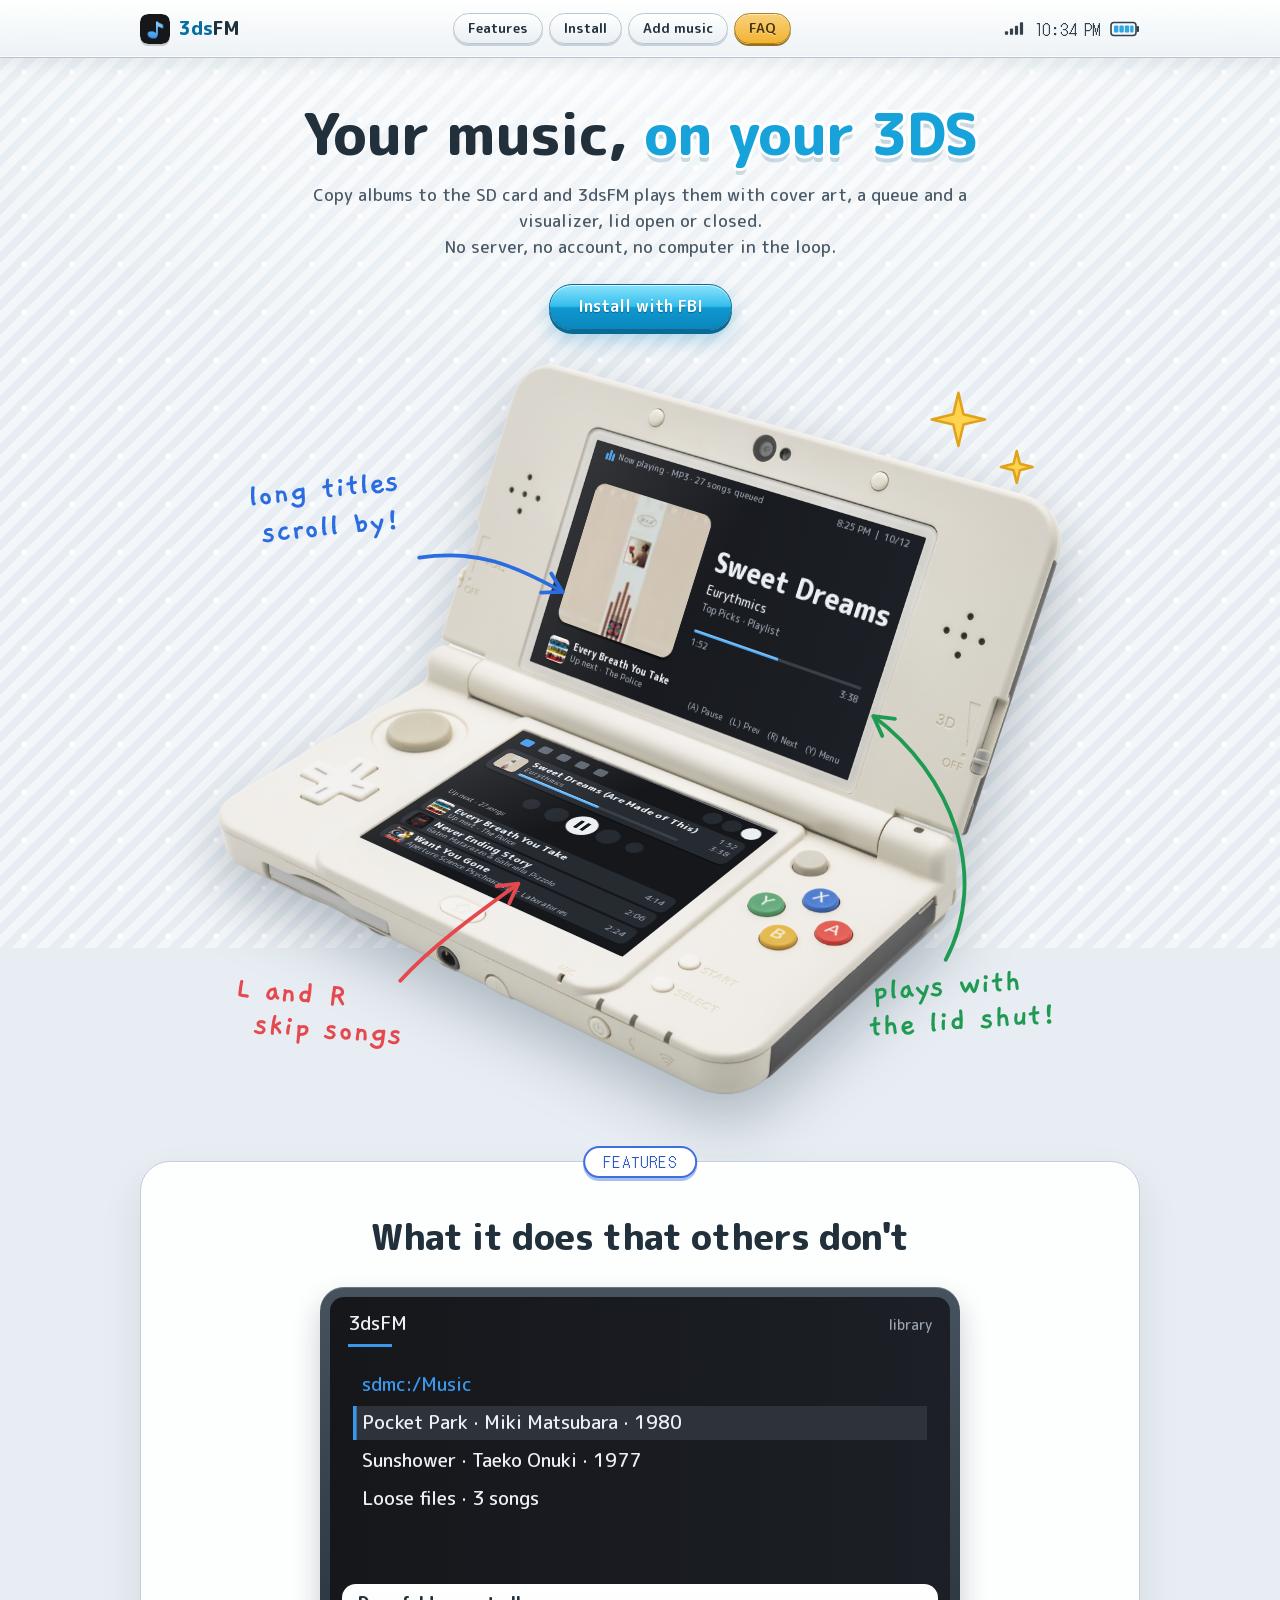
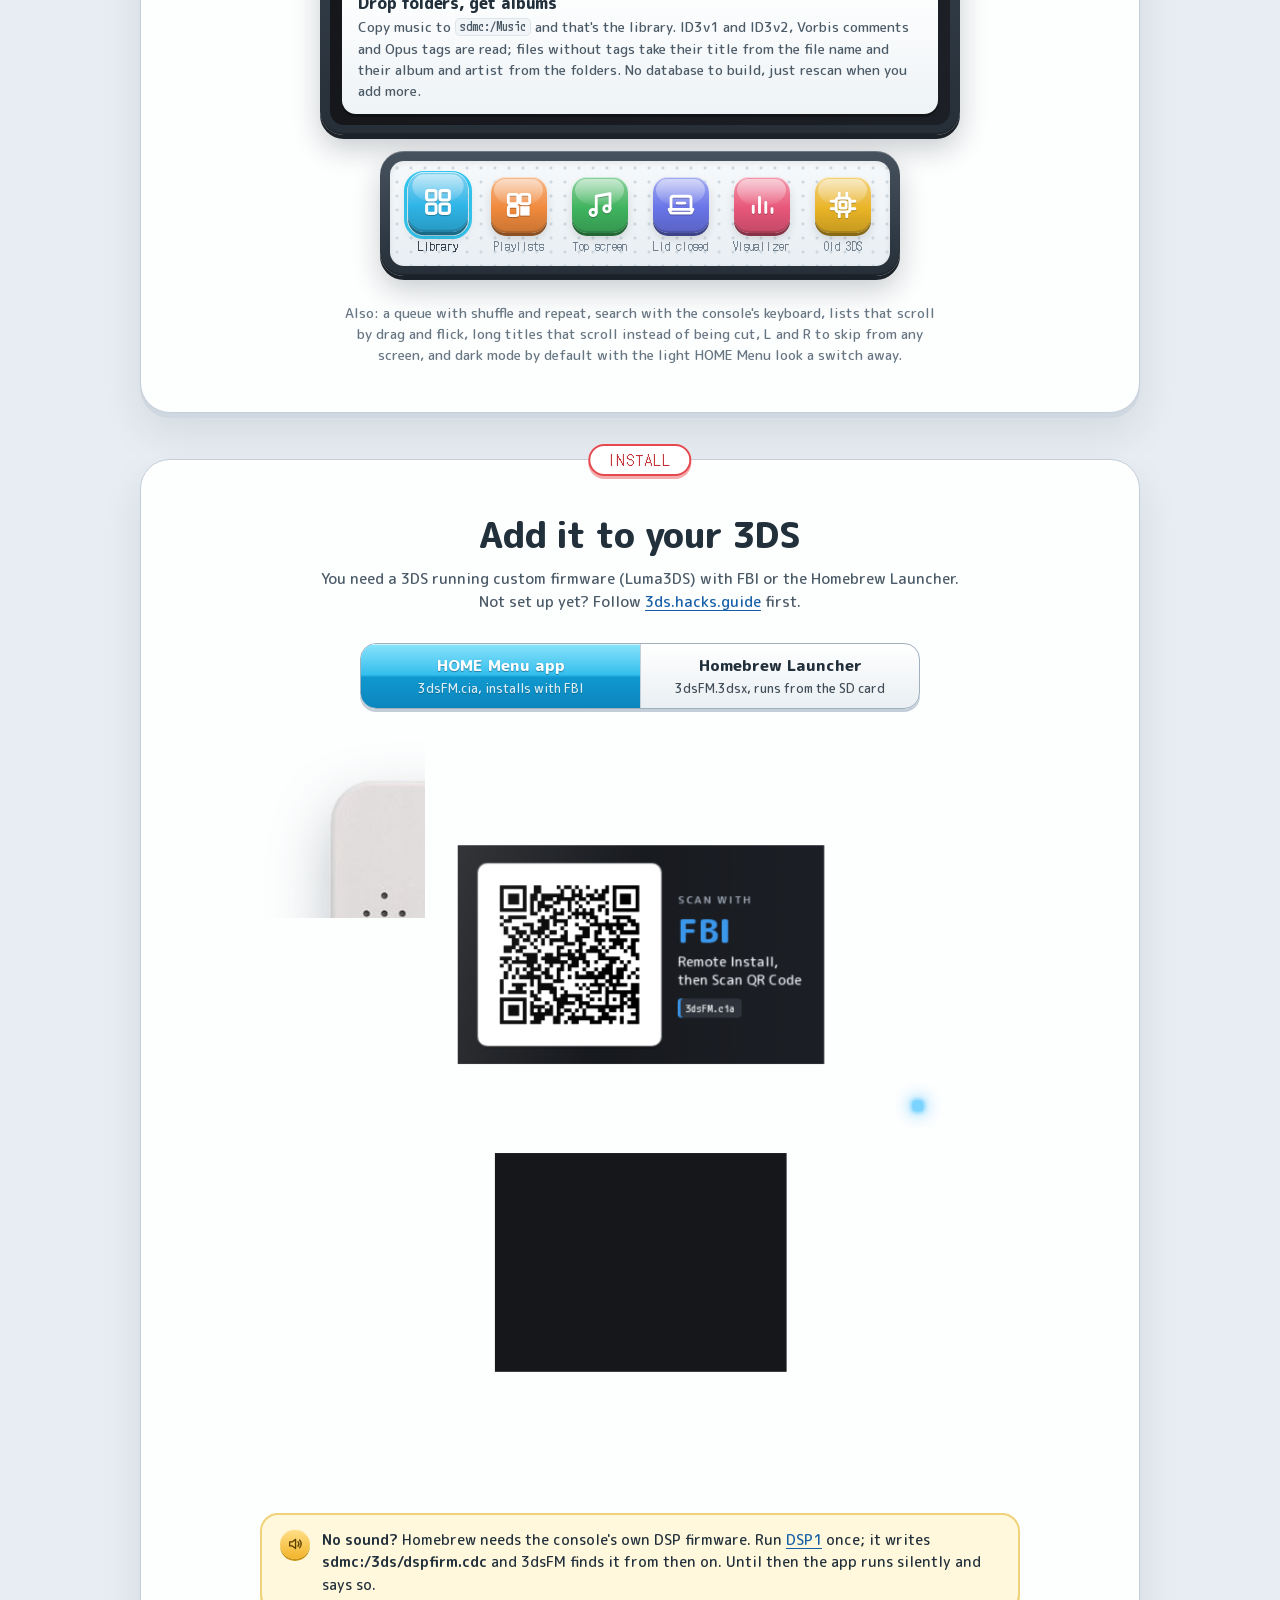
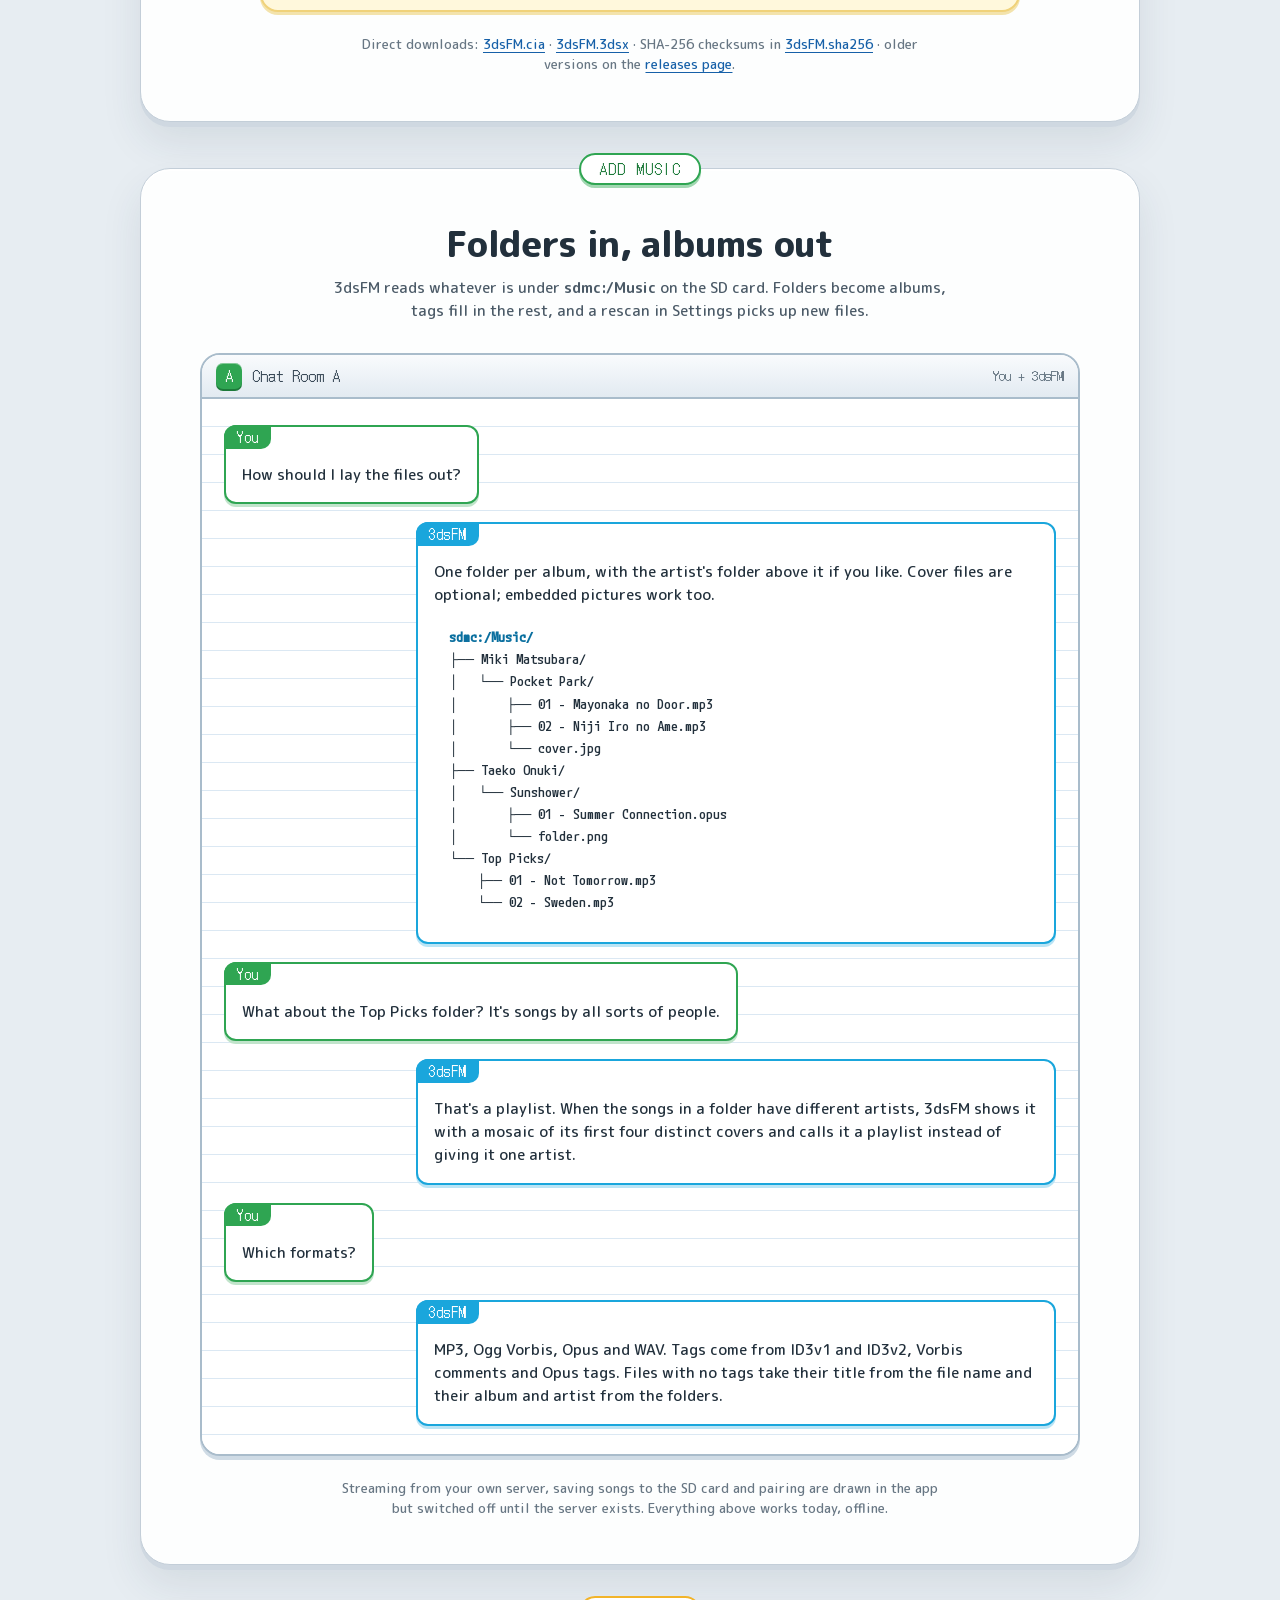
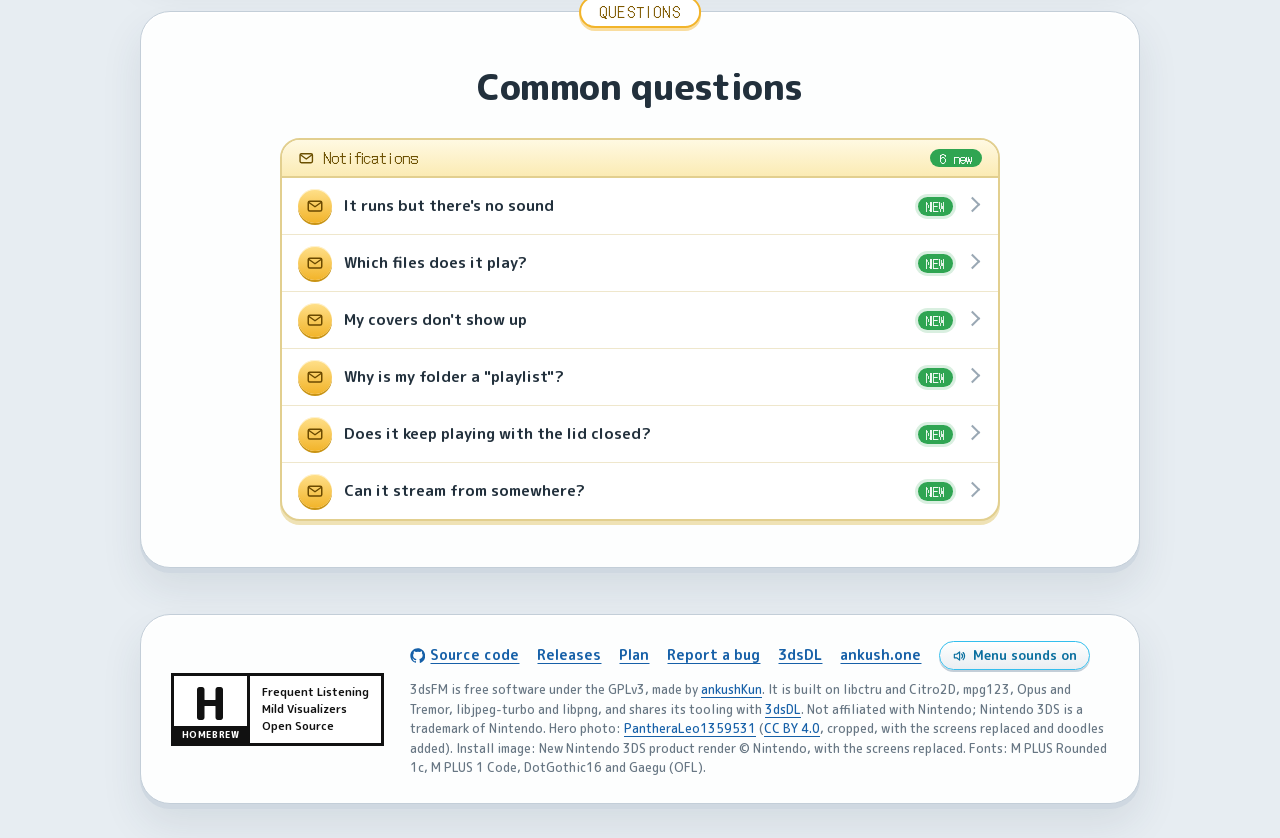
==== commit 7d4e681b: "Site: six features that are specific to 3dsFM Library from folders and tags, mixed folders as playli" ====
--- a/site/index.html
+++ b/site/index.html
@@ -34,10 +34,10 @@
     <symbol id="i-mail" viewBox="0 0 24 24"><rect x="3" y="5.5" width="18" height="13" rx="2"/><path d="M3.5 7l8.5 6 8.5-6"/></symbol>
     <symbol id="i-mail-open" viewBox="0 0 24 24"><path d="M3 10l9-6.5 9 6.5v8.5a1.5 1.5 0 0 1-1.5 1.5h-15A1.5 1.5 0 0 1 3 18.5z"/><path d="M3.5 10.5l8.5 5.5 8.5-5.5"/></symbol>
     <symbol id="g-library" viewBox="0 0 24 24"><rect x="3.5" y="3.5" width="7" height="7" rx="1.5"/><rect x="13.5" y="3.5" width="7" height="7" rx="1.5"/><rect x="3.5" y="13.5" width="7" height="7" rx="1.5"/><rect x="13.5" y="13.5" width="7" height="7" rx="1.5"/></symbol>
-    <symbol id="g-art" viewBox="0 0 24 24"><rect x="3.5" y="4.5" width="17" height="15" rx="2"/><circle cx="9" cy="9.5" r="1.6"/><path d="M4 17l5-4.5 3.5 3 3-2.5 4.5 4"/></symbol>
+    <symbol id="g-mosaic" viewBox="0 0 24 24"><rect x="3.5" y="3.5" width="7.5" height="7.5" rx="1.5"/><rect x="13" y="3.5" width="7.5" height="7.5" rx="1.5"/><rect x="3.5" y="13" width="7.5" height="7.5" rx="1.5"/><path d="M13 13h7.5v7.5H13z" class="fill"/></symbol>
+    <symbol id="g-chip" viewBox="0 0 24 24"><rect x="6.5" y="6.5" width="11" height="11" rx="2"/><rect x="9.5" y="9.5" width="5" height="5" rx="1"/><path d="M9 2.5v4M15 2.5v4M9 17.5v4M15 17.5v4M2.5 9h4M2.5 15h4M17.5 9h4M17.5 15h4"/></symbol>
     <symbol id="g-play" viewBox="0 0 24 24"><path d="M9 18V5l11-2v12"/><circle cx="6.5" cy="18" r="2.5"/><circle cx="17.5" cy="15" r="2.5"/></symbol>
-    <symbol id="g-queue" viewBox="0 0 24 24"><path d="M4 6.5h11M4 12h11M4 17.5h7"/><path d="M18 6.5v11l3.5-2.5"/></symbol>
-    <symbol id="g-bars" viewBox="0 0 24 24"><path d="M5 18v-5M10 18V6M15 18v-8M20 18v-3"/></symbol>
+        <symbol id="g-bars" viewBox="0 0 24 24"><path d="M5 18v-5M10 18V6M15 18v-8M20 18v-3"/></symbol>
     <symbol id="g-lid" viewBox="0 0 24 24"><path d="M4 15.5V7a2 2 0 0 1 2-2h12a2 2 0 0 1 2 2v8.5"/><path d="M2.5 15.5h19l-1.5 3h-16z"/><path d="M9 10.5h6"/></symbol>
     <symbol id="i-github" viewBox="0 0 24 24"><path class="fill" d="M12 .5C5.7.5.5 5.7.5 12c0 5.1 3.3 9.4 7.9 10.9.6.1.8-.3.8-.6v-2c-3.2.7-3.9-1.5-3.9-1.5-.5-1.3-1.3-1.7-1.3-1.7-1-.7.1-.7.1-.7 1.2.1 1.8 1.2 1.8 1.2 1 1.8 2.8 1.3 3.5 1 .1-.8.4-1.3.7-1.6-2.6-.3-5.3-1.3-5.3-5.7 0-1.3.5-2.3 1.2-3.1-.1-.3-.5-1.5.1-3.2 0 0 1-.3 3.3 1.2a11.5 11.5 0 0 1 6 0C17.3 4.6 18.3 5 18.3 5c.6 1.7.2 2.9.1 3.2.8.8 1.2 1.8 1.2 3.1 0 4.4-2.7 5.4-5.3 5.7.4.4.8 1.1.8 2.2v3.3c0 .3.2.7.8.6A11.5 11.5 0 0 0 23.5 12C23.5 5.7 18.3.5 12 .5z"/></symbol>
   </svg>
@@ -182,7 +182,7 @@
       <section id="features" class="section panel tone-x reveal">
         <header class="section-head">
           <p class="eyebrow">Features</p>
-          <h2>A player that feels like it shipped with the console</h2>
+          <h2>What it does that others don't</h2>
         </header>
         <div class="home" data-home>
           <div class="home-top">
@@ -191,58 +191,35 @@
               <article class="feature is-on" id="feat-library" role="tabpanel" aria-labelledby="feat-library-title">
                 <div class="feature-demo m-list">
                   <span class="m-row m-cyan">sdmc:/Music</span>
-                  <span class="m-row on">Pocket Park · Miki Matsubara</span>
-                  <span class="m-row">Variety · Mariya Takeuchi</span>
-                  <span class="m-row">Top Picks · Playlist</span>
+                  <span class="m-row on">Pocket Park · Miki Matsubara · 1980</span>
+                  <span class="m-row">Sunshower · Taeko Onuki · 1977</span>
+                  <span class="m-row">Loose files · 3 songs</span>
                 </div>
                 <div class="feature-text">
-                  <h3 id="feat-library-title">Albums from folders</h3>
-                  <p>Copy music to <code>sdmc:/Music</code>, one folder per album. Tags are read from MP3, Ogg Vorbis, Opus and WAV; untagged files take their names from the folders.</p>
+                  <h3 id="feat-library-title">Drop folders, get albums</h3>
+                  <p>Copy music to <code>sdmc:/Music</code> and that's the library. ID3v1 and ID3v2, Vorbis comments and Opus tags are read; files without tags take their title from the file name and their album and artist from the folders. No database to build, just rescan when you add more.</p>
                 </div>
               </article>
-              <article class="feature" id="feat-art" role="tabpanel" aria-labelledby="feat-art-title">
+              <article class="feature" id="feat-playlists" role="tabpanel" aria-labelledby="feat-playlists-title">
                 <div class="feature-demo">
-                  <span class="m-line">Cover from the file's own picture</span>
-                  <span class="m-line m-muted">or cover.jpg beside the songs</span>
-                  <span class="m-line m-green">Playlists get a four-cover mosaic</span>
+                  <span class="m-line">Top Picks · 28 songs · 19 artists</span>
+                  <span class="m-line m-green">Playlist · mosaic of 4 covers</span>
+                  <span class="m-line m-muted">The same picture twice counts once</span>
                 </div>
                 <div class="feature-text">
-                  <h3 id="feat-art-title">Art from your files</h3>
-                  <p>Embedded pictures or a cover image in the folder, with rounded corners everywhere. A folder of songs by different artists is a playlist and shows its first four distinct covers.</p>
+                  <h3 id="feat-playlists-title">Mixed folders become playlists</h3>
+                  <p>A folder of songs by different artists isn't an album, so it isn't drawn like one. It gets a mosaic of its first four distinct covers, with identical pictures counted once, and every song keeps its own art in the lists and on the top screen.</p>
                 </div>
               </article>
-              <article class="feature" id="feat-play" role="tabpanel" aria-labelledby="feat-play-title">
+              <article class="feature" id="feat-top" role="tabpanel" aria-labelledby="feat-top-title">
                 <div class="feature-demo">
-                  <span class="m-line">Plastic Love</span>
+                  <span class="m-line">Not Tomorrow (Long Version)</span>
                   <span class="m-bar"><i style="width:37%"></i></span>
-                  <span class="m-line m-muted">1:48 of 4:52 · Up next: Stay With Me</span>
+                  <span class="m-line m-muted">1:05 of 2:56 · Up next: Promise (Reprise)</span>
                 </div>
                 <div class="feature-text">
-                  <h3 id="feat-play-title">Covers fill the top screen</h3>
-                  <p>The playing song's art fogs into the top screen with the title set like a game logo. Whatever the touch screen is doing, the top screen shows what's playing and what's next.</p>
-                </div>
-              </article>
-              <article class="feature" id="feat-queue" role="tabpanel" aria-labelledby="feat-queue-title">
-                <div class="feature-demo m-list">
-                  <span class="m-row m-cyan">Up next · 22 songs</span>
-                  <span class="m-row on">Fly-Day Chinatown</span>
-                  <span class="m-row">4:00 A.M.</span>
-                  <span class="m-row">Midnight Pretenders</span>
-                </div>
-                <div class="feature-text">
-                  <h3 id="feat-queue-title">A queue you can shape</h3>
-                  <p>Y on any song or album adds it to Up next. Tap once to pick, again to jump. Lists scroll with a drag or a flick and stop where you leave them. Shuffle and repeat are a press away.</p>
-                </div>
-              </article>
-              <article class="feature" id="feat-bars" role="tabpanel" aria-labelledby="feat-bars-title">
-                <div class="feature-demo">
-                  <span class="m-line">Bars · Wave · Dots · Art only</span>
-                  <span class="m-bar"><i style="width:72%"></i></span>
-                  <span class="m-line m-muted">20 bands, in the cover's own colors</span>
-                </div>
-                <div class="feature-text">
-                  <h3 id="feat-bars-title">A visualizer in the cover's colors</h3>
-                  <p>SELECT opens it from anywhere. Four styles drawn from the decoded audio, colored from the album art, with the touch screen dimming after a while to save battery.</p>
+                  <h3 id="feat-top-title">The top screen is always the player</h3>
+                  <p>Whatever the touch screen is doing, the top screen shows the song that's playing: its cover fogged into the screen, the title set like a game logo, the time, and what's next. Browse the library below without losing sight of it.</p>
                 </div>
               </article>
               <article class="feature" id="feat-lid" role="tabpanel" aria-labelledby="feat-lid-title">
@@ -253,7 +230,29 @@
                 </div>
                 <div class="feature-text">
                   <h3 id="feat-lid-title">Plays with the lid shut</h3>
-                  <p>Close the lid and the screens go dark while the music carries on, like the console's own sound app. Open it and everything is where you left it.</p>
+                  <p>Close the lid and the screens go dark while the music carries on, the way the console's own sound app does. L and R still skip songs. Open it and everything is where you left it.</p>
+                </div>
+              </article>
+              <article class="feature" id="feat-bars" role="tabpanel" aria-labelledby="feat-bars-title">
+                <div class="feature-demo">
+                  <span class="m-line">Bars · Wave · Dots · Art only</span>
+                  <span class="m-bar"><i style="width:72%"></i></span>
+                  <span class="m-line m-muted">20 bands, two colors from the cover</span>
+                </div>
+                <div class="feature-text">
+                  <h3 id="feat-bars-title">A visualizer in the cover's colors</h3>
+                  <p>The two main colors are pulled from the album art and drive four styles drawn from the decoded audio. SELECT opens it from anywhere, and the touch screen dims after a while to save battery.</p>
+                </div>
+              </article>
+              <article class="feature" id="feat-old" role="tabpanel" aria-labelledby="feat-old-title">
+                <div class="feature-demo">
+                  <span class="m-line">Decoding on the second core</span>
+                  <span class="m-line m-green">60 fps interface on an Old 3DS</span>
+                  <span class="m-line m-muted">Covers decoded in the background</span>
+                </div>
+                <div class="feature-text">
+                  <h3 id="feat-old-title">Smooth on an Old 3DS</h3>
+                  <p>MP3, Ogg Vorbis, Opus and WAV are decoded in software on the second core, covers are decoded on a background thread and uploaded one per frame, and the interface holds 60 fps. A big cover never stalls a scroll.</p>
                 </div>
               </article>
             </div>
@@ -262,15 +261,15 @@
             <div class="home-grid" role="tablist" aria-label="Features">
               <span class="home-cursor" aria-hidden="true"></span>
               <button class="app-icon" type="button" role="tab" id="tab-library" aria-controls="feat-library" aria-selected="true" style="--tint:#2fb6e8"><span class="app-glyph"><svg class="icon"><use href="#g-library"/></svg></span><span class="app-label">Library</span></button>
-              <button class="app-icon" type="button" role="tab" id="tab-art" aria-controls="feat-art" aria-selected="false" tabindex="-1" style="--tint:#f08a3c"><span class="app-glyph"><svg class="icon"><use href="#g-art"/></svg></span><span class="app-label">Covers</span></button>
-              <button class="app-icon" type="button" role="tab" id="tab-play" aria-controls="feat-play" aria-selected="false" tabindex="-1" style="--tint:#3fb45f"><span class="app-glyph"><svg class="icon"><use href="#g-play"/></svg></span><span class="app-label">Now playing</span></button>
-              <button class="app-icon" type="button" role="tab" id="tab-queue" aria-controls="feat-queue" aria-selected="false" tabindex="-1" style="--tint:#eab526"><span class="app-glyph"><svg class="icon"><use href="#g-queue"/></svg></span><span class="app-label">Up next</span></button>
+              <button class="app-icon" type="button" role="tab" id="tab-playlists" aria-controls="feat-playlists" aria-selected="false" tabindex="-1" style="--tint:#f08a3c"><span class="app-glyph"><svg class="icon"><use href="#g-mosaic"/></svg></span><span class="app-label">Playlists</span></button>
+              <button class="app-icon" type="button" role="tab" id="tab-top" aria-controls="feat-top" aria-selected="false" tabindex="-1" style="--tint:#3fb45f"><span class="app-glyph"><svg class="icon"><use href="#g-play"/></svg></span><span class="app-label">Top screen</span></button>
+              <button class="app-icon" type="button" role="tab" id="tab-lid" aria-controls="feat-lid" aria-selected="false" tabindex="-1" style="--tint:#6a75e8"><span class="app-glyph"><svg class="icon"><use href="#g-lid"/></svg></span><span class="app-label">Lid closed</span></button>
               <button class="app-icon" type="button" role="tab" id="tab-bars" aria-controls="feat-bars" aria-selected="false" tabindex="-1" style="--tint:#e8577a"><span class="app-glyph"><svg class="icon"><use href="#g-bars"/></svg></span><span class="app-label">Visualizer</span></button>
-              <button class="app-icon" type="button" role="tab" id="tab-lid" aria-controls="feat-lid" aria-selected="false" tabindex="-1" style="--tint:#6a75e8"><span class="app-glyph"><svg class="icon"><use href="#g-lid"/></svg></span><span class="app-label">Lid closed</span></button>
+              <button class="app-icon" type="button" role="tab" id="tab-old" aria-controls="feat-old" aria-selected="false" tabindex="-1" style="--tint:#eab526"><span class="app-glyph"><svg class="icon"><use href="#g-chip"/></svg></span><span class="app-label">Old 3DS</span></button>
             </div>
           </div>
         </div>
-        <p class="also">Also: dark mode by default with a light HOME Menu look in Settings, search with the console's keyboard, long titles that scroll instead of being cut, and a design drawn to match the HOME Menu rather than a phone app.</p>
+        <p class="also">Also: a queue with shuffle and repeat, search with the console's keyboard, lists that scroll by drag and flick, long titles that scroll instead of being cut, L and R to skip from any screen, and dark mode by default with the light HOME Menu look a switch away.</p>
       </section>
 
       <section id="install" class="section panel tone-a">
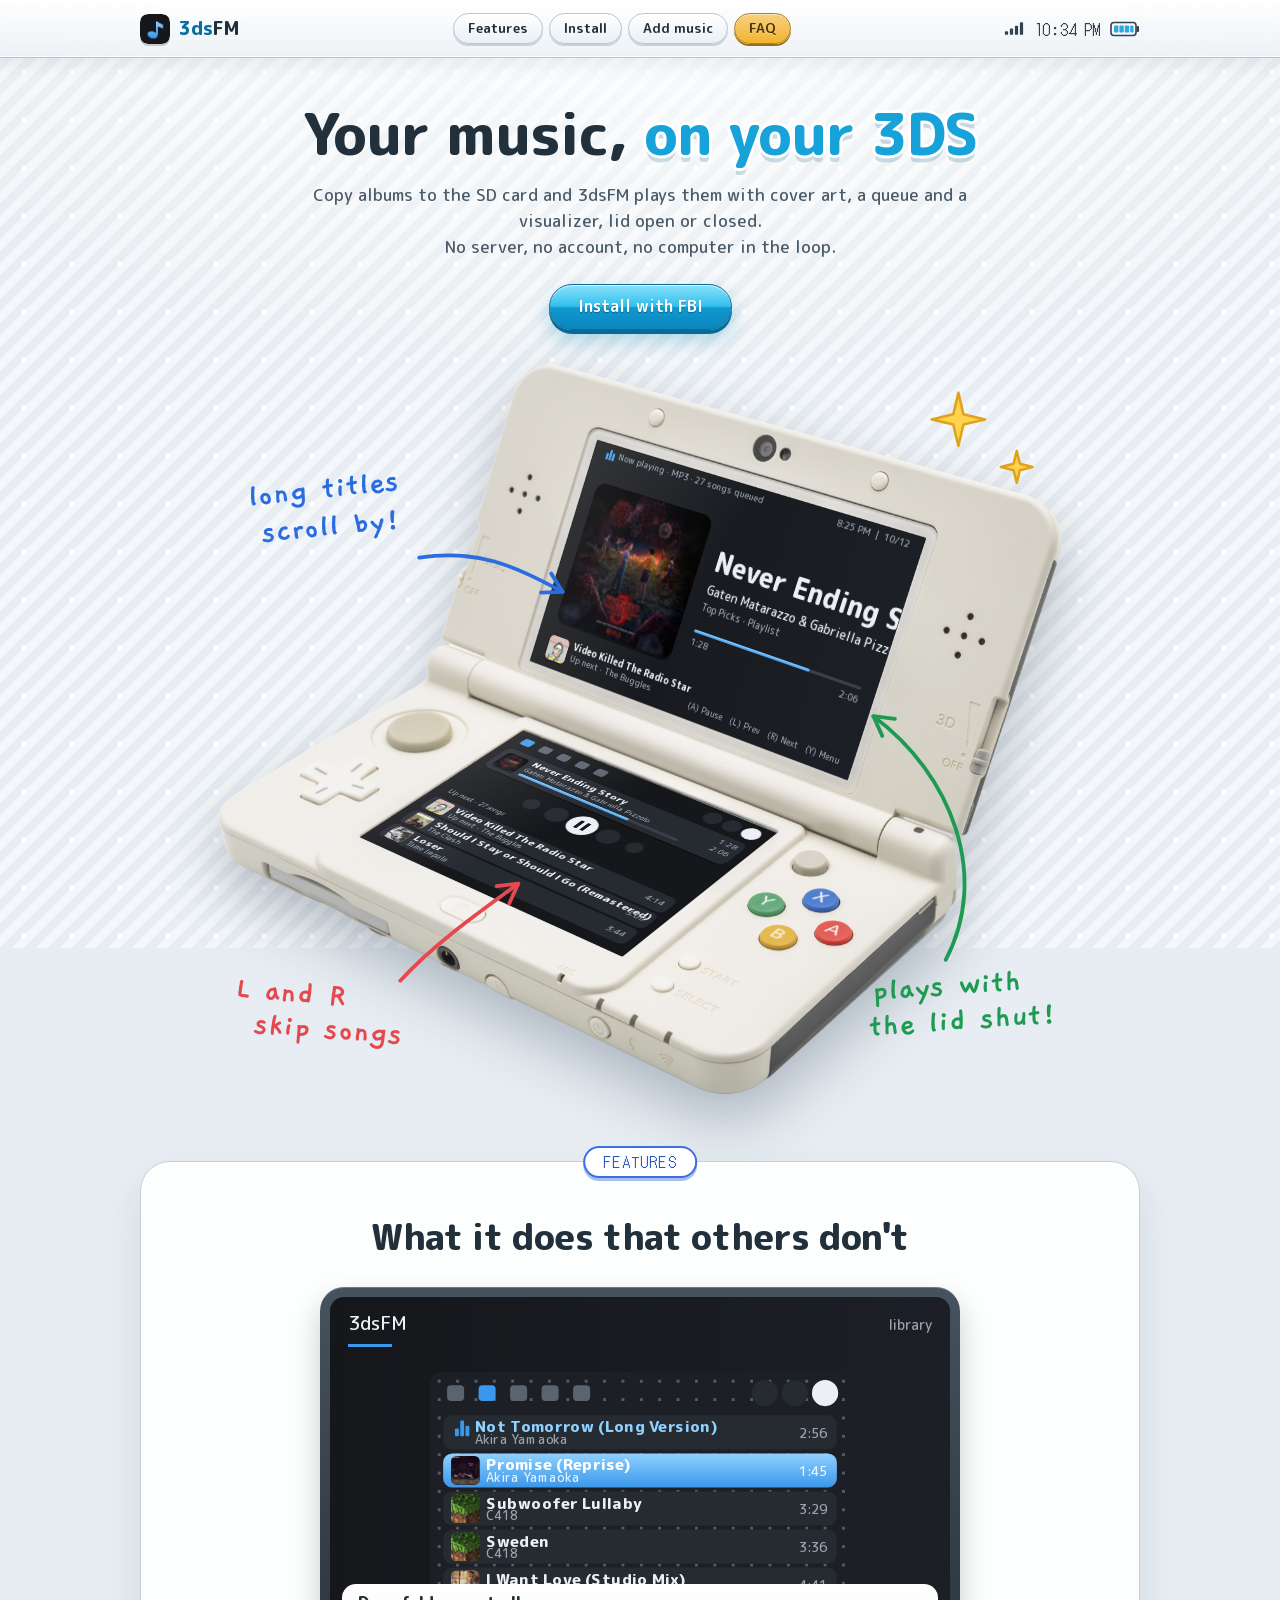
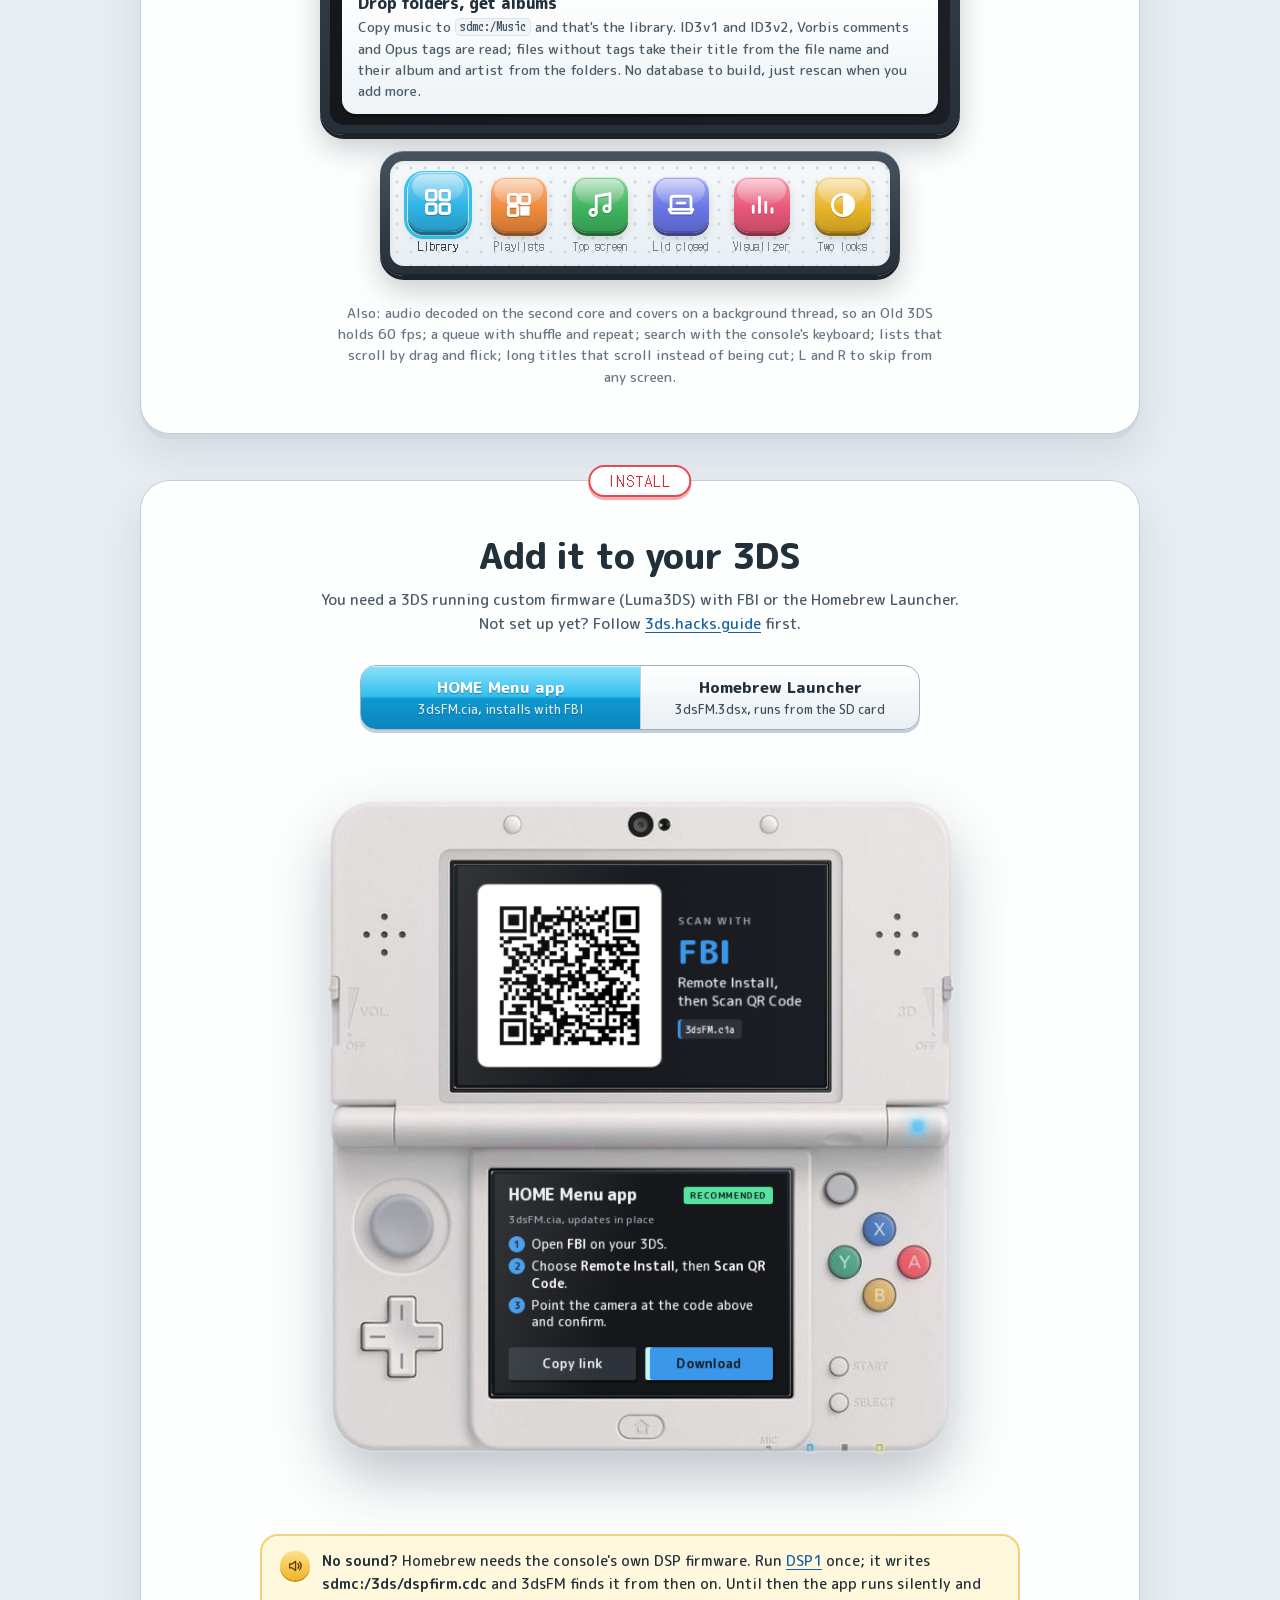
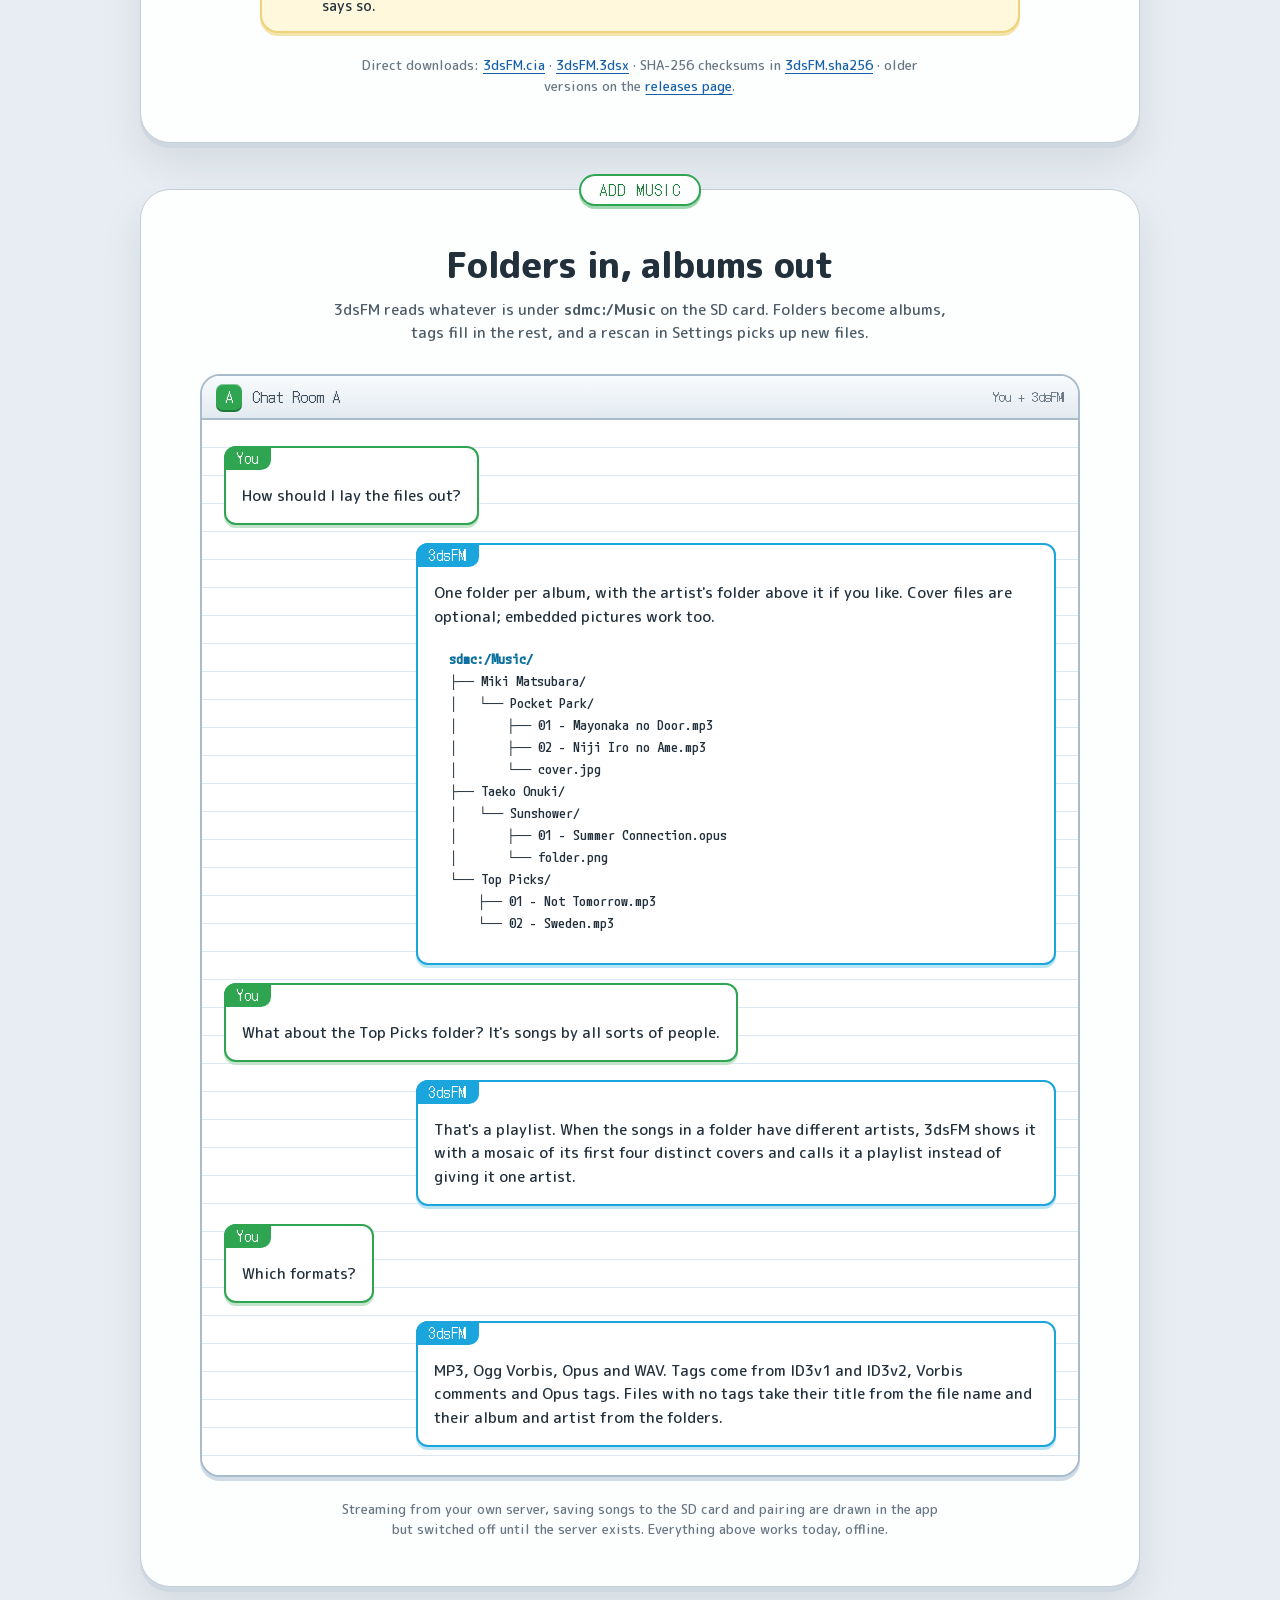
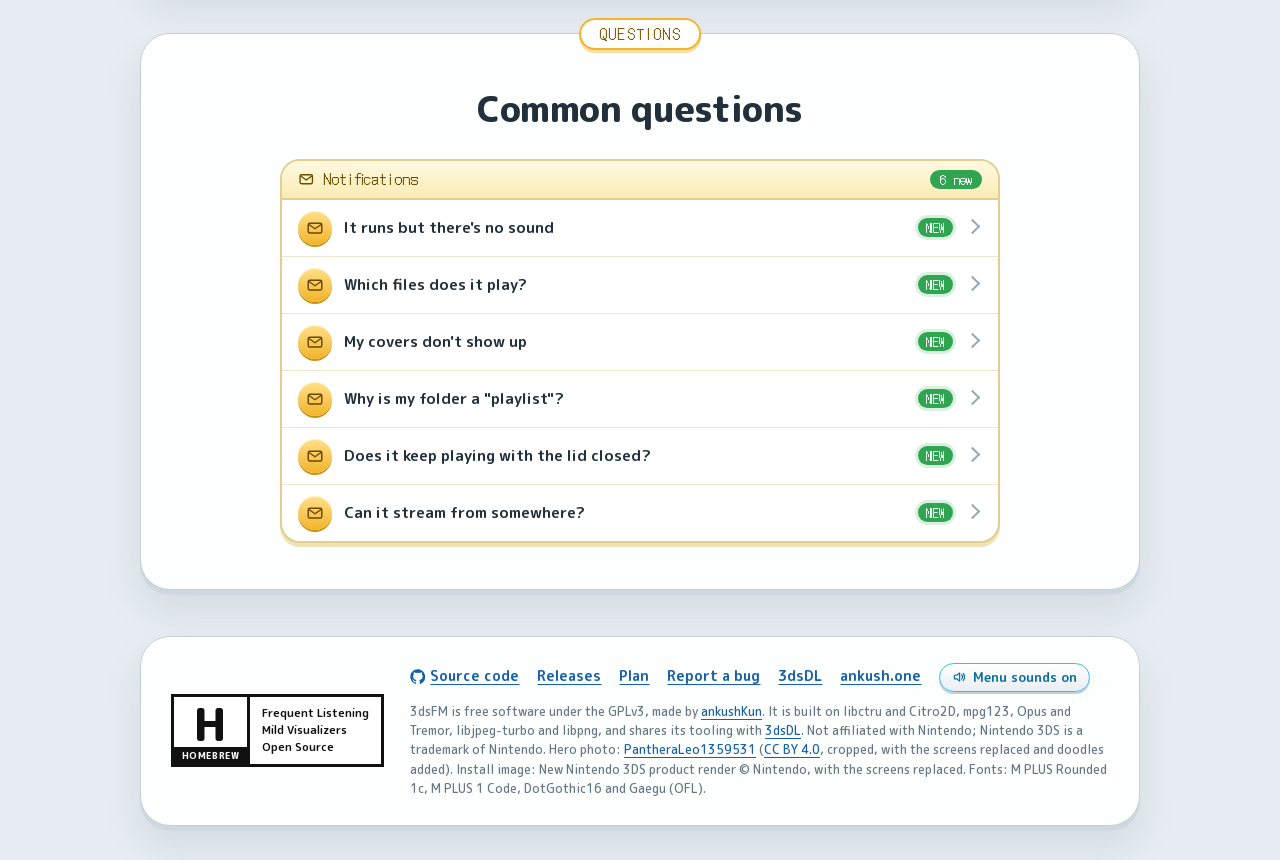
==== commit 29d09b3f: "Site: feature demos are real screens drawn in 3DS pixels Each feature tile shows the actual Clearwat" ====
--- a/site/index.html
+++ b/site/index.html
@@ -35,7 +35,7 @@
     <symbol id="i-mail-open" viewBox="0 0 24 24"><path d="M3 10l9-6.5 9 6.5v8.5a1.5 1.5 0 0 1-1.5 1.5h-15A1.5 1.5 0 0 1 3 18.5z"/><path d="M3.5 10.5l8.5 5.5 8.5-5.5"/></symbol>
     <symbol id="g-library" viewBox="0 0 24 24"><rect x="3.5" y="3.5" width="7" height="7" rx="1.5"/><rect x="13.5" y="3.5" width="7" height="7" rx="1.5"/><rect x="3.5" y="13.5" width="7" height="7" rx="1.5"/><rect x="13.5" y="13.5" width="7" height="7" rx="1.5"/></symbol>
     <symbol id="g-mosaic" viewBox="0 0 24 24"><rect x="3.5" y="3.5" width="7.5" height="7.5" rx="1.5"/><rect x="13" y="3.5" width="7.5" height="7.5" rx="1.5"/><rect x="3.5" y="13" width="7.5" height="7.5" rx="1.5"/><path d="M13 13h7.5v7.5H13z" class="fill"/></symbol>
-    <symbol id="g-chip" viewBox="0 0 24 24"><rect x="6.5" y="6.5" width="11" height="11" rx="2"/><rect x="9.5" y="9.5" width="5" height="5" rx="1"/><path d="M9 2.5v4M15 2.5v4M9 17.5v4M15 17.5v4M2.5 9h4M2.5 15h4M17.5 9h4M17.5 15h4"/></symbol>
+    <symbol id="g-theme" viewBox="0 0 24 24"><circle cx="12" cy="12" r="8.5"/><path d="M12 3.5v17A8.5 8.5 0 0 0 12 3.5z" class="fill"/></symbol>
     <symbol id="g-play" viewBox="0 0 24 24"><path d="M9 18V5l11-2v12"/><circle cx="6.5" cy="18" r="2.5"/><circle cx="17.5" cy="15" r="2.5"/></symbol>
         <symbol id="g-bars" viewBox="0 0 24 24"><path d="M5 18v-5M10 18V6M15 18v-8M20 18v-3"/></symbol>
     <symbol id="g-lid" viewBox="0 0 24 24"><path d="M4 15.5V7a2 2 0 0 1 2-2h12a2 2 0 0 1 2 2v8.5"/><path d="M2.5 15.5h19l-1.5 3h-16z"/><path d="M9 10.5h6"/></symbol>
@@ -189,70 +189,45 @@
             <div class="home-screen">
               <div class="home-app-bar" aria-hidden="true"><span>3dsFM</span><span class="home-app-state">library</span></div>
               <article class="feature is-on" id="feat-library" role="tabpanel" aria-labelledby="feat-library-title">
-                <div class="feature-demo m-list">
-                  <span class="m-row m-cyan">sdmc:/Music</span>
-                  <span class="m-row on">Pocket Park · Miki Matsubara · 1980</span>
-                  <span class="m-row">Sunshower · Taeko Onuki · 1977</span>
-                  <span class="m-row">Loose files · 3 songs</span>
-                </div>
+                <div class="feature-demo demo-shot"><div class="shot shot-bot" style="--sbg:#15171b;--sbot:#1c1f25;--sink:#eceff3;--smeta:#9aa3af"><div class="shot-in"><span class="r" style="--x:13;--y:10;--w:13;--h:12;--rad:3;background:#5b636f"></span><span class="r" style="--x:37;--y:10;--w:13;--h:12;--rad:3;background:#3b97ea"></span><span class="r" style="--x:61;--y:10;--w:13;--h:12;--rad:3;background:#5b636f"></span><span class="r" style="--x:85;--y:10;--w:13;--h:12;--rad:3;background:#5b636f"></span><span class="r" style="--x:109;--y:10;--w:13;--h:12;--rad:3;background:#5b636f"></span><span class="r" style="--x:245;--y:6;--w:20;--h:20;--rad:10;background:#262a31"></span><span class="r" style="--x:268;--y:6;--w:20;--h:20;--rad:10;background:#262a31"></span><span class="r" style="--x:291;--y:6;--w:20;--h:20;--rad:10;background:#eceff3"></span><span class="r" style="--x:10;--y:33;--w:300;--h:26;--rad:7;background:#262a31"></span><span class="r" style="--x:19;--y:43;--w:3;--h:6;--rad:1;background:#3b97ea"></span><span class="r" style="--x:23;--y:37;--w:3;--h:12;--rad:1;background:#3b97ea"></span><span class="r" style="--x:27;--y:41;--w:3;--h:8;--rad:1;background:#3b97ea"></span><span class="t t-bold" style="--x:34;--y:34;--s:0.5;color:#8fd1ff">Not Tomorrow (Long Version)</span><span class="t " style="--x:34;--y:46;--s:0.4;color:#9aa3af">Akira Yamaoka</span><span class="t t-end" style="--x:302;--y:40;--s:0.42;color:#9aa3af">2:56</span><span class="r" style="--x:10;--y:62;--w:300;--h:26;--rad:7;background:linear-gradient(180deg,#8fd1ff,#3b97ea)"></span><img class="r" style="--x:16;--y:64;--w:22;--h:22;--rad:4" src="assets/covers/ZwLvcaDMhU8.jpg" alt=""><span class="t t-bold" style="--x:43;--y:63;--s:0.5;color:#fff">Promise (Reprise)</span><span class="t " style="--x:43;--y:75;--s:0.4;color:rgba(255,255,255,.85)">Akira Yamaoka</span><span class="t t-end" style="--x:302;--y:69;--s:0.42;color:rgba(255,255,255,.85)">1:45</span><span class="r" style="--x:10;--y:91;--w:300;--h:26;--rad:7;background:#262a31"></span><img class="r" style="--x:16;--y:93;--w:22;--h:22;--rad:4" src="assets/covers/lXoVugTertI.jpg" alt=""><span class="t t-bold" style="--x:43;--y:92;--s:0.5;color:#eceff3">Subwoofer Lullaby</span><span class="t " style="--x:43;--y:104;--s:0.4;color:#9aa3af">C418</span><span class="t t-end" style="--x:302;--y:98;--s:0.42;color:#9aa3af">3:29</span><span class="r" style="--x:10;--y:120;--w:300;--h:26;--rad:7;background:#262a31"></span><img class="r" style="--x:16;--y:122;--w:22;--h:22;--rad:4" src="assets/covers/5w3rRFWzjcM.jpg" alt=""><span class="t t-bold" style="--x:43;--y:121;--s:0.5;color:#eceff3">Sweden</span><span class="t " style="--x:43;--y:133;--s:0.4;color:#9aa3af">C418</span><span class="t t-end" style="--x:302;--y:127;--s:0.42;color:#9aa3af">3:36</span><span class="r" style="--x:10;--y:149;--w:300;--h:26;--rad:7;background:#262a31"></span><img class="r" style="--x:16;--y:151;--w:22;--h:22;--rad:4" src="assets/covers/enHmnTPsp9w.jpg" alt=""><span class="t t-bold" style="--x:43;--y:150;--s:0.5;color:#eceff3">I Want Love (Studio Mix)</span><span class="t " style="--x:43;--y:162;--s:0.4;color:#9aa3af">Akira Yamaoka</span><span class="t t-end" style="--x:302;--y:156;--s:0.42;color:#9aa3af">4:41</span><span class="r" style="--x:10;--y:178;--w:300;--h:26;--rad:7;background:#262a31"></span><img class="r" style="--x:16;--y:180;--w:22;--h:22;--rad:4" src="assets/covers/jb1SkDjaXk8.jpg" alt=""><span class="t t-bold" style="--x:43;--y:179;--s:0.5;color:#eceff3">Obstacles</span><span class="t " style="--x:43;--y:191;--s:0.4;color:#9aa3af">Syd Matters</span><span class="t t-end" style="--x:302;--y:185;--s:0.42;color:#9aa3af">3:30</span><span class="r" style="--x:10;--y:207;--w:300;--h:26;--rad:7;background:#262a31"></span><img class="r" style="--x:16;--y:209;--w:22;--h:22;--rad:4" src="assets/covers/Qg6BwvDcANg.jpg" alt=""><span class="t t-bold" style="--x:43;--y:208;--s:0.5;color:#eceff3">Tessellate</span><span class="t " style="--x:43;--y:220;--s:0.4;color:#9aa3af">alt-J</span><span class="t t-end" style="--x:302;--y:214;--s:0.42;color:#9aa3af">3:08</span></div></div></div>
                 <div class="feature-text">
                   <h3 id="feat-library-title">Drop folders, get albums</h3>
                   <p>Copy music to <code>sdmc:/Music</code> and that's the library. ID3v1 and ID3v2, Vorbis comments and Opus tags are read; files without tags take their title from the file name and their album and artist from the folders. No database to build, just rescan when you add more.</p>
                 </div>
               </article>
               <article class="feature" id="feat-playlists" role="tabpanel" aria-labelledby="feat-playlists-title">
-                <div class="feature-demo">
-                  <span class="m-line">Top Picks · 28 songs · 19 artists</span>
-                  <span class="m-line m-green">Playlist · mosaic of 4 covers</span>
-                  <span class="m-line m-muted">The same picture twice counts once</span>
-                </div>
+                <div class="feature-demo demo-shot"><div class="shot shot-bot" style="--sbg:#15171b;--sbot:#1c1f25;--sink:#eceff3;--smeta:#9aa3af"><div class="shot-in"><span class="r" style="--x:13;--y:10;--w:13;--h:12;--rad:3;background:#3b97ea"></span><span class="r" style="--x:37;--y:10;--w:13;--h:12;--rad:3;background:#5b636f"></span><span class="r" style="--x:61;--y:10;--w:13;--h:12;--rad:3;background:#5b636f"></span><span class="r" style="--x:85;--y:10;--w:13;--h:12;--rad:3;background:#5b636f"></span><span class="r" style="--x:109;--y:10;--w:13;--h:12;--rad:3;background:#5b636f"></span><span class="r" style="--x:245;--y:6;--w:20;--h:20;--rad:10;background:#262a31"></span><span class="r" style="--x:268;--y:6;--w:20;--h:20;--rad:10;background:#262a31"></span><span class="r" style="--x:291;--y:6;--w:20;--h:20;--rad:10;background:#eceff3"></span><span class="r" style="--x:14;--y:29;--w:72;--h:72;--rad:8;background:#3b97ea"></span><span class="r" style="--x:16;--y:31;--w:68;--h:68;--rad:6;background:#262a31"></span><img class="r" style="--x:18;--y:33;--w:32;--h:32;--rad:0" src="assets/covers/tDgjTP8fuz4.jpg" alt=""><img class="r" style="--x:50;--y:33;--w:32;--h:32;--rad:0" src="assets/covers/lXoVugTertI.jpg" alt=""><img class="r" style="--x:18;--y:65;--w:32;--h:32;--rad:0" src="assets/covers/jb1SkDjaXk8.jpg" alt=""><img class="r" style="--x:50;--y:65;--w:32;--h:32;--rad:0" src="assets/covers/_ZaeKhITDWw.jpg" alt=""><span class="r" style="--x:18;--y:33;--w:64;--h:64;--rad:6;background:transparent;box-shadow:inset 0 0 0 0"></span><span class="r" style="--x:10;--y:180;--w:300;--h:56;--rad:10;background:rgba(0,0,0,.35)"></span><span class="r" style="--x:10;--y:178;--w:300;--h:56;--rad:10;background:linear-gradient(180deg,#8fd1ff,#3b97ea)"></span><img class="r" style="--x:16;--y:184;--w:22;--h:22;--rad:0" src="assets/covers/tDgjTP8fuz4.jpg" alt=""><img class="r" style="--x:38;--y:184;--w:22;--h:22;--rad:0" src="assets/covers/lXoVugTertI.jpg" alt=""><img class="r" style="--x:16;--y:206;--w:22;--h:22;--rad:0" src="assets/covers/jb1SkDjaXk8.jpg" alt=""><img class="r" style="--x:38;--y:206;--w:22;--h:22;--rad:0" src="assets/covers/_ZaeKhITDWw.jpg" alt=""><span class="t t-bold" style="--x:70;--y:186;--s:0.58;color:#fff">Top Picks</span><span class="r" style="--x:74;--y:213;--w:6;--h:6;--rad:3;background:rgba(255,255,255,.9)"></span><span class="t t-bold" style="--x:85;--y:208;--s:0.4;color:rgba(255,255,255,.95)">1 h 33 min · 28 songs · Playlist</span><span class="r" style="--x:250;--y:196;--w:20;--h:20;--rad:10;background:#262a31"></span><span class="r" style="--x:276;--y:196;--w:20;--h:20;--rad:10;background:#262a31"></span><span class="r" style="--x:258;--y:201;--w:0;--h:0;border-left:8px solid #eceff3;border-top:5px solid transparent;border-bottom:5px solid transparent"></span><span class="r" style="--x:281;--y:202;--w:10;--h:2;--rad:1;background:#eceff3"></span><span class="r" style="--x:281;--y:206;--w:10;--h:2;--rad:1;background:#eceff3"></span><span class="r" style="--x:281;--y:210;--w:7;--h:2;--rad:1;background:#eceff3"></span></div></div></div>
                 <div class="feature-text">
                   <h3 id="feat-playlists-title">Mixed folders become playlists</h3>
                   <p>A folder of songs by different artists isn't an album, so it isn't drawn like one. It gets a mosaic of its first four distinct covers, with identical pictures counted once, and every song keeps its own art in the lists and on the top screen.</p>
                 </div>
               </article>
               <article class="feature" id="feat-top" role="tabpanel" aria-labelledby="feat-top-title">
-                <div class="feature-demo">
-                  <span class="m-line">Not Tomorrow (Long Version)</span>
-                  <span class="m-bar"><i style="width:37%"></i></span>
-                  <span class="m-line m-muted">1:05 of 2:56 · Up next: Promise (Reprise)</span>
-                </div>
+                <div class="feature-demo demo-shot"><div class="shot shot-top" style="--sbg:#15171b;--sbot:#1c1f25;--sink:#eceff3;--smeta:#9aa3af"><div class="shot-in"><img class="fog" src="assets/covers/tDgjTP8fuz4.jpg" alt=""><span class="fog-v"></span><span class="fog-top"></span><span class="r" style="--x:16;--y:10;--w:3;--h:6;--rad:1;background:#3b97ea"></span><span class="r" style="--x:20;--y:5;--w:3;--h:11;--rad:1;background:#3b97ea"></span><span class="r" style="--x:24;--y:8;--w:3;--h:8;--rad:1;background:#3b97ea"></span><span class="t t-muted" style="--x:32;--y:3;--s:0.42;">Now playing · MP3 · 27 songs queued</span><span class="t t-end t-muted" style="--x:386;--y:3;--s:0.42;">8:25 PM  |  10/12</span><span class="t t-bold" style="--x:165;--y:58;--s:1.08;color:#eceff3">Not Tomorrow (Long Version)</span><span class="t " style="--x:165;--y:96;--s:0.56;color:#eceff3">Akira Yamaoka</span><span class="t t-muted" style="--x:165;--y:116;--s:0.44;">Top Picks · Playlist</span><span class="r" style="--x:165;--y:150;--w:221;--h:3;--rad:2;background:#3a3f48"></span><span class="r" style="--x:165;--y:150;--w:82;--h:3;--rad:2;background:linear-gradient(180deg,#8fd1ff,#3b97ea)"></span><span class="t t-muted" style="--x:165;--y:156;--s:0.42;">1:05</span><span class="t t-end t-muted" style="--x:386;--y:156;--s:0.42;">2:56</span><img class="r" style="--x:16;--y:206;--w:26;--h:26;--rad:5" src="assets/covers/ZwLvcaDMhU8.jpg" alt=""><span class="t t-bold" style="--x:48;--y:204;--s:0.44;color:#eceff3">Promise (Reprise)</span><span class="t t-muted" style="--x:48;--y:216;--s:0.42;">Up next · Akira Yamaoka</span><span class="t t-end t-muted" style="--x:386;--y:220;--s:0.38;">(A) Pause   (L) Prev   (R) Next   (Y) Menu</span></div></div></div>
                 <div class="feature-text">
                   <h3 id="feat-top-title">The top screen is always the player</h3>
                   <p>Whatever the touch screen is doing, the top screen shows the song that's playing: its cover fogged into the screen, the title set like a game logo, the time, and what's next. Browse the library below without losing sight of it.</p>
                 </div>
               </article>
               <article class="feature" id="feat-lid" role="tabpanel" aria-labelledby="feat-lid-title">
-                <div class="feature-demo">
-                  <span class="m-line m-green">Lid closed · still playing</span>
-                  <span class="m-line">Screens off, Wi-Fi awake</span>
-                  <span class="m-line m-muted">L and R skip without looking</span>
-                </div>
+                <div class="feature-demo demo-shot"><div class="shot shot-bot" style="--sbg:#15171b;--sbot:#1c1f25;--sink:#eceff3;--smeta:#9aa3af"><div class="shot-in"><span class="r" style="--x:10;--y:10;--w:300;--h:226;--rad:8;background:rgba(0,0,0,.3)"></span><span class="r" style="--x:10;--y:8;--w:300;--h:226;--rad:8;background:#262a31"></span><span class="t t-muted" style="--x:18;--y:14;--s:0.36;">Server</span><span class="t " style="--x:20;--y:29;--s:0.46;color:#eceff3">Paired server</span><span class="t t-end" style="--x:288;--y:30;--s:0.36;color:#9aa3af">Not paired</span><span class="t t-end" style="--x:298;--y:28;--s:0.4;color:#9aa3af">›</span><span class="t " style="--x:20;--y:48;--s:0.46;color:#9aa3af">Stream quality</span><span class="t t-end" style="--x:288;--y:49;--s:0.36;color:#9aa3af">Needs a server</span><span class="t t-muted" style="--x:18;--y:65;--s:0.36;">Playback</span><span class="r" style="--x:14;--y:76;--w:292;--h:18;--rad:5;background:#1e3a55"></span><span class="t " style="--x:20;--y:80;--s:0.46;color:#8fd1ff">Keep playing with the lid closed</span><span class="r" style="--x:280;--y:79.5;--w:20;--h:11;--rad:5.5;background:#3b97ea"></span><span class="r" style="--x:289;--y:81;--w:8;--h:8;--rad:4;background:#fff"></span><span class="t " style="--x:20;--y:99;--s:0.46;color:#9aa3af">Prefer saved copies</span><span class="t " style="--x:20;--y:118;--s:0.46;color:#eceff3">Crossfade</span><span class="t t-end" style="--x:288;--y:119;--s:0.36;color:#9aa3af">Off</span><span class="t t-end" style="--x:298;--y:117;--s:0.4;color:#9aa3af">›</span><span class="t t-muted" style="--x:18;--y:135;--s:0.36;">Look</span><span class="t " style="--x:20;--y:150;--s:0.46;color:#eceff3">Dark mode</span><span class="r" style="--x:280;--y:149.5;--w:20;--h:11;--rad:5.5;background:#3b97ea"></span><span class="r" style="--x:289;--y:151;--w:8;--h:8;--rad:4;background:#fff"></span><span class="t " style="--x:20;--y:169;--s:0.46;color:#eceff3">Album art on the top screen</span><span class="r" style="--x:280;--y:168.5;--w:20;--h:11;--rad:5.5;background:#3b97ea"></span><span class="r" style="--x:289;--y:170;--w:8;--h:8;--rad:4;background:#fff"></span><span class="t t-muted" style="--x:18;--y:186;--s:0.36;">Library</span><span class="t " style="--x:20;--y:201;--s:0.46;color:#eceff3">Music folder</span><span class="t t-end" style="--x:288;--y:202;--s:0.36;color:#9aa3af">sdmc:/Music</span><span class="t t-end" style="--x:298;--y:200;--s:0.4;color:#9aa3af">›</span></div></div></div>
                 <div class="feature-text">
                   <h3 id="feat-lid-title">Plays with the lid shut</h3>
-                  <p>Close the lid and the screens go dark while the music carries on, the way the console's own sound app does. L and R still skip songs. Open it and everything is where you left it.</p>
+                  <p>Close the lid and the screens go dark while the music carries on, the way the console's own sound app does. L and R still skip songs. Open it and everything is where you left it. One switch in Settings, on by default.</p>
                 </div>
               </article>
               <article class="feature" id="feat-bars" role="tabpanel" aria-labelledby="feat-bars-title">
-                <div class="feature-demo">
-                  <span class="m-line">Bars · Wave · Dots · Art only</span>
-                  <span class="m-bar"><i style="width:72%"></i></span>
-                  <span class="m-line m-muted">20 bands, two colors from the cover</span>
-                </div>
+                <div class="feature-demo demo-shot"><div class="shot shot-top" style="--sbg:#15171b;--sbot:#1c1f25;--sink:#eceff3;--smeta:#9aa3af"><div class="shot-in"><span class="r" style="--x:20;--y:170;--w:14;--h:40;--rad:3;background:#c9a27a"></span><span class="r" style="--x:20;--y:163;--w:14;--h:3;--rad:1.5;background:#c9a27a;opacity:.4"></span><span class="r" style="--x:38;--y:140;--w:14;--h:70;--rad:3;background:#4c3a33"></span><span class="r" style="--x:38;--y:133;--w:14;--h:3;--rad:1.5;background:#4c3a33;opacity:.4"></span><span class="r" style="--x:56;--y:100;--w:14;--h:110;--rad:3;background:#c9a27a"></span><span class="r" style="--x:56;--y:93;--w:14;--h:3;--rad:1.5;background:#c9a27a;opacity:.4"></span><span class="r" style="--x:74;--y:120;--w:14;--h:90;--rad:3;background:#4c3a33"></span><span class="r" style="--x:74;--y:113;--w:14;--h:3;--rad:1.5;background:#4c3a33;opacity:.4"></span><span class="r" style="--x:92;--y:80;--w:14;--h:130;--rad:3;background:#c9a27a"></span><span class="r" style="--x:92;--y:73;--w:14;--h:3;--rad:1.5;background:#c9a27a;opacity:.4"></span><span class="r" style="--x:110;--y:110;--w:14;--h:100;--rad:3;background:#4c3a33"></span><span class="r" style="--x:110;--y:103;--w:14;--h:3;--rad:1.5;background:#4c3a33;opacity:.4"></span><span class="r" style="--x:128;--y:145;--w:14;--h:65;--rad:3;background:#c9a27a"></span><span class="r" style="--x:128;--y:138;--w:14;--h:3;--rad:1.5;background:#c9a27a;opacity:.4"></span><span class="r" style="--x:146;--y:125;--w:14;--h:85;--rad:3;background:#4c3a33"></span><span class="r" style="--x:146;--y:118;--w:14;--h:3;--rad:1.5;background:#4c3a33;opacity:.4"></span><span class="r" style="--x:164;--y:155;--w:14;--h:55;--rad:3;background:#c9a27a"></span><span class="r" style="--x:164;--y:148;--w:14;--h:3;--rad:1.5;background:#c9a27a;opacity:.4"></span><span class="r" style="--x:182;--y:115;--w:14;--h:95;--rad:3;background:#4c3a33"></span><span class="r" style="--x:182;--y:108;--w:14;--h:3;--rad:1.5;background:#4c3a33;opacity:.4"></span><span class="r" style="--x:200;--y:95;--w:14;--h:115;--rad:3;background:#c9a27a"></span><span class="r" style="--x:200;--y:88;--w:14;--h:3;--rad:1.5;background:#c9a27a;opacity:.4"></span><span class="r" style="--x:218;--y:135;--w:14;--h:75;--rad:3;background:#4c3a33"></span><span class="r" style="--x:218;--y:128;--w:14;--h:3;--rad:1.5;background:#4c3a33;opacity:.4"></span><span class="r" style="--x:236;--y:165;--w:14;--h:45;--rad:3;background:#c9a27a"></span><span class="r" style="--x:236;--y:158;--w:14;--h:3;--rad:1.5;background:#c9a27a;opacity:.4"></span><span class="r" style="--x:254;--y:150;--w:14;--h:60;--rad:3;background:#4c3a33"></span><span class="r" style="--x:254;--y:143;--w:14;--h:3;--rad:1.5;background:#4c3a33;opacity:.4"></span><span class="r" style="--x:272;--y:175;--w:14;--h:35;--rad:3;background:#c9a27a"></span><span class="r" style="--x:272;--y:168;--w:14;--h:3;--rad:1.5;background:#c9a27a;opacity:.4"></span><span class="r" style="--x:290;--y:160;--w:14;--h:50;--rad:3;background:#4c3a33"></span><span class="r" style="--x:290;--y:153;--w:14;--h:3;--rad:1.5;background:#4c3a33;opacity:.4"></span><span class="r" style="--x:308;--y:185;--w:14;--h:25;--rad:3;background:#c9a27a"></span><span class="r" style="--x:308;--y:178;--w:14;--h:3;--rad:1.5;background:#c9a27a;opacity:.4"></span><span class="r" style="--x:326;--y:170;--w:14;--h:40;--rad:3;background:#4c3a33"></span><span class="r" style="--x:326;--y:163;--w:14;--h:3;--rad:1.5;background:#4c3a33;opacity:.4"></span><span class="r" style="--x:344;--y:190;--w:14;--h:20;--rad:3;background:#c9a27a"></span><span class="r" style="--x:344;--y:183;--w:14;--h:3;--rad:1.5;background:#c9a27a;opacity:.4"></span><span class="r" style="--x:362;--y:195;--w:14;--h:15;--rad:3;background:#4c3a33"></span><span class="r" style="--x:362;--y:188;--w:14;--h:3;--rad:1.5;background:#4c3a33;opacity:.4"></span><img class="r" style="--x:16;--y:8;--w:24;--h:24;--rad:5" src="assets/covers/tDgjTP8fuz4.jpg" alt=""><span class="t t-bold" style="--x:46;--y:6;--s:0.5;">Not Tomorrow (Long Version)</span><span class="t t-muted" style="--x:46;--y:21;--s:0.42;">Akira Yamaoka · 1:05 / 2:56</span><span class="t t-end t-muted" style="--x:386;--y:3;--s:0.42;">8:25 PM</span><span class="t t-muted" style="--x:16;--y:222;--s:0.42;">Bars · colors from the album art</span><span class="t t-end t-muted" style="--x:386;--y:220;--s:0.38;">(A) Pause   (B) Back   (L) Prev   (R) Next</span></div></div></div>
                 <div class="feature-text">
                   <h3 id="feat-bars-title">A visualizer in the cover's colors</h3>
                   <p>The two main colors are pulled from the album art and drive four styles drawn from the decoded audio. SELECT opens it from anywhere, and the touch screen dims after a while to save battery.</p>
                 </div>
               </article>
-              <article class="feature" id="feat-old" role="tabpanel" aria-labelledby="feat-old-title">
-                <div class="feature-demo">
-                  <span class="m-line">Decoding on the second core</span>
-                  <span class="m-line m-green">60 fps interface on an Old 3DS</span>
-                  <span class="m-line m-muted">Covers decoded in the background</span>
-                </div>
-                <div class="feature-text">
-                  <h3 id="feat-old-title">Smooth on an Old 3DS</h3>
-                  <p>MP3, Ogg Vorbis, Opus and WAV are decoded in software on the second core, covers are decoded on a background thread and uploaded one per frame, and the interface holds 60 fps. A big cover never stalls a scroll.</p>
+              <article class="feature" id="feat-looks" role="tabpanel" aria-labelledby="feat-looks-title">
+                <div class="feature-demo demo-shot"><div class="shot shot-bot" style="--sbg:#fbfbfc;--sbot:#edf0f4;--sink:#2a2e35;--smeta:#7a8290"><div class="shot-in"><span class="r" style="--x:13;--y:10;--w:13;--h:12;--rad:3;background:#9aa3af"></span><span class="r" style="--x:37;--y:10;--w:13;--h:12;--rad:3;background:#3b97ea"></span><span class="r" style="--x:61;--y:10;--w:13;--h:12;--rad:3;background:#9aa3af"></span><span class="r" style="--x:85;--y:10;--w:13;--h:12;--rad:3;background:#9aa3af"></span><span class="r" style="--x:109;--y:10;--w:13;--h:12;--rad:3;background:#9aa3af"></span><span class="r" style="--x:245;--y:6;--w:20;--h:20;--rad:10;background:#ffffff"></span><span class="r" style="--x:268;--y:6;--w:20;--h:20;--rad:10;background:#ffffff"></span><span class="r" style="--x:291;--y:6;--w:20;--h:20;--rad:10;background:#2a2e35"></span><span class="r" style="--x:10;--y:33;--w:300;--h:26;--rad:7;background:#ffffff"></span><span class="r" style="--x:19;--y:43;--w:3;--h:6;--rad:1;background:#3b97ea"></span><span class="r" style="--x:23;--y:37;--w:3;--h:12;--rad:1;background:#3b97ea"></span><span class="r" style="--x:27;--y:41;--w:3;--h:8;--rad:1;background:#3b97ea"></span><span class="t t-bold" style="--x:34;--y:34;--s:0.5;color:#1c6fc2">Not Tomorrow (Long Version)</span><span class="t " style="--x:34;--y:46;--s:0.4;color:#7a8290">Akira Yamaoka</span><span class="t t-end" style="--x:302;--y:40;--s:0.42;color:#7a8290">2:56</span><span class="r" style="--x:10;--y:62;--w:300;--h:26;--rad:7;background:linear-gradient(180deg,#8fd1ff,#3b97ea)"></span><img class="r" style="--x:16;--y:64;--w:22;--h:22;--rad:4" src="assets/covers/ZwLvcaDMhU8.jpg" alt=""><span class="t t-bold" style="--x:43;--y:63;--s:0.5;color:#fff">Promise (Reprise)</span><span class="t " style="--x:43;--y:75;--s:0.4;color:rgba(255,255,255,.85)">Akira Yamaoka</span><span class="t t-end" style="--x:302;--y:69;--s:0.42;color:rgba(255,255,255,.85)">1:45</span><span class="r" style="--x:10;--y:91;--w:300;--h:26;--rad:7;background:#ffffff"></span><img class="r" style="--x:16;--y:93;--w:22;--h:22;--rad:4" src="assets/covers/lXoVugTertI.jpg" alt=""><span class="t t-bold" style="--x:43;--y:92;--s:0.5;color:#2a2e35">Subwoofer Lullaby</span><span class="t " style="--x:43;--y:104;--s:0.4;color:#7a8290">C418</span><span class="t t-end" style="--x:302;--y:98;--s:0.42;color:#7a8290">3:29</span><span class="r" style="--x:10;--y:120;--w:300;--h:26;--rad:7;background:#ffffff"></span><img class="r" style="--x:16;--y:122;--w:22;--h:22;--rad:4" src="assets/covers/5w3rRFWzjcM.jpg" alt=""><span class="t t-bold" style="--x:43;--y:121;--s:0.5;color:#2a2e35">Sweden</span><span class="t " style="--x:43;--y:133;--s:0.4;color:#7a8290">C418</span><span class="t t-end" style="--x:302;--y:127;--s:0.42;color:#7a8290">3:36</span><span class="r" style="--x:10;--y:149;--w:300;--h:26;--rad:7;background:#ffffff"></span><img class="r" style="--x:16;--y:151;--w:22;--h:22;--rad:4" src="assets/covers/enHmnTPsp9w.jpg" alt=""><span class="t t-bold" style="--x:43;--y:150;--s:0.5;color:#2a2e35">I Want Love (Studio Mix)</span><span class="t " style="--x:43;--y:162;--s:0.4;color:#7a8290">Akira Yamaoka</span><span class="t t-end" style="--x:302;--y:156;--s:0.42;color:#7a8290">4:41</span><span class="r" style="--x:10;--y:178;--w:300;--h:26;--rad:7;background:#ffffff"></span><img class="r" style="--x:16;--y:180;--w:22;--h:22;--rad:4" src="assets/covers/jb1SkDjaXk8.jpg" alt=""><span class="t t-bold" style="--x:43;--y:179;--s:0.5;color:#2a2e35">Obstacles</span><span class="t " style="--x:43;--y:191;--s:0.4;color:#7a8290">Syd Matters</span><span class="t t-end" style="--x:302;--y:185;--s:0.42;color:#7a8290">3:30</span><span class="r" style="--x:10;--y:207;--w:300;--h:26;--rad:7;background:#ffffff"></span><img class="r" style="--x:16;--y:209;--w:22;--h:22;--rad:4" src="assets/covers/Qg6BwvDcANg.jpg" alt=""><span class="t t-bold" style="--x:43;--y:208;--s:0.5;color:#2a2e35">Tessellate</span><span class="t " style="--x:43;--y:220;--s:0.4;color:#7a8290">alt-J</span><span class="t t-end" style="--x:302;--y:214;--s:0.42;color:#7a8290">3:08</span></div></div></div>
+                <div class="feature-text">
+                  <h3 id="feat-looks-title">Dark by default, HOME Menu light a switch away</h3>
+                  <p>The same screens in two palettes: a dark one for a music player, and the white HOME Menu look the design started from. Both keep the console's selection blue, and the art fogs into whichever background is on.</p>
                 </div>
               </article>
             </div>
@@ -265,11 +240,11 @@
               <button class="app-icon" type="button" role="tab" id="tab-top" aria-controls="feat-top" aria-selected="false" tabindex="-1" style="--tint:#3fb45f"><span class="app-glyph"><svg class="icon"><use href="#g-play"/></svg></span><span class="app-label">Top screen</span></button>
               <button class="app-icon" type="button" role="tab" id="tab-lid" aria-controls="feat-lid" aria-selected="false" tabindex="-1" style="--tint:#6a75e8"><span class="app-glyph"><svg class="icon"><use href="#g-lid"/></svg></span><span class="app-label">Lid closed</span></button>
               <button class="app-icon" type="button" role="tab" id="tab-bars" aria-controls="feat-bars" aria-selected="false" tabindex="-1" style="--tint:#e8577a"><span class="app-glyph"><svg class="icon"><use href="#g-bars"/></svg></span><span class="app-label">Visualizer</span></button>
-              <button class="app-icon" type="button" role="tab" id="tab-old" aria-controls="feat-old" aria-selected="false" tabindex="-1" style="--tint:#eab526"><span class="app-glyph"><svg class="icon"><use href="#g-chip"/></svg></span><span class="app-label">Old 3DS</span></button>
-            </div>
-          </div>
-        </div>
-        <p class="also">Also: a queue with shuffle and repeat, search with the console's keyboard, lists that scroll by drag and flick, long titles that scroll instead of being cut, L and R to skip from any screen, and dark mode by default with the light HOME Menu look a switch away.</p>
+              <button class="app-icon" type="button" role="tab" id="tab-looks" aria-controls="feat-looks" aria-selected="false" tabindex="-1" style="--tint:#eab526"><span class="app-glyph"><svg class="icon"><use href="#g-theme"/></svg></span><span class="app-label">Two looks</span></button>
+            </div>
+          </div>
+        </div>
+        <p class="also">Also: audio decoded on the second core and covers on a background thread, so an Old 3DS holds 60 fps; a queue with shuffle and repeat; search with the console's keyboard; lists that scroll by drag and flick; long titles that scroll instead of being cut; L and R to skip from any screen.</p>
       </section>
 
       <section id="install" class="section panel tone-a">
--- a/site/styles.css
+++ b/site/styles.css
@@ -2366,3 +2366,105 @@
     max-width: 100%;
   }
 }
+
+
+/* ----------------------------------------- Feature demos: real screens
+   drawn in 3DS pixels (400 x 240 and 320 x 240) and scaled to fit, with
+   the same --x/--y/--w/--h vocabulary as the hero's screens. */
+.feature-demo.demo-shot {
+  padding: 0;
+  background: none;
+  box-shadow: none;
+  display: block;
+}
+
+.shot {
+  position: relative;
+  width: 100%;
+  aspect-ratio: 400 / 240;
+  overflow: hidden;
+  border-radius: 10px;
+  background: var(--sbg, var(--app-bg));
+}
+
+.shot-bot {
+  aspect-ratio: 320 / 240;
+  max-width: 420px;
+  margin: 0 auto;
+}
+
+.shot-in {
+  position: absolute;
+  left: 0;
+  top: 0;
+  width: 400px;
+  height: 240px;
+  transform: scale(var(--ks, 1));
+  transform-origin: 0 0;
+  color: var(--sink, var(--app-text));
+  font-family: var(--font);
+  background: var(--sbg, var(--app-bg));
+}
+
+.shot-bot .shot-in {
+  width: 320px;
+  background: var(--sbot, var(--app-bg-2)) radial-gradient(color-mix(in srgb, var(--smeta, #9aa3af) 45%, transparent) 1.1px, transparent 1.3px) 0 0 / 14px 14px;
+}
+
+.shot .t,
+.shot .r {
+  position: absolute;
+  left: calc(var(--x) * 1px);
+  top: calc(var(--y) * 1px);
+}
+
+.shot .t {
+  font-size: calc(var(--s) * 24px);
+  line-height: 1.25;
+  font-weight: 500;
+  white-space: nowrap;
+}
+
+.shot .r {
+  width: calc(var(--w) * 1px);
+  height: calc(var(--h) * 1px);
+  border-radius: calc(var(--rad, 0) * 1px);
+}
+
+.shot img.r {
+  display: block;
+  object-fit: cover;
+}
+
+.shot .t-bold { font-weight: 800; }
+.shot .t-muted { color: var(--smeta, var(--app-muted)); }
+.shot .t-end { transform: translateX(-100%); }
+
+.shot .fog {
+  position: absolute;
+  left: -20px;
+  top: -30px;
+  width: 300px;
+  height: 300px;
+  object-fit: cover;
+  -webkit-mask-image: linear-gradient(90deg, #000 40%, transparent 92%);
+  mask-image: linear-gradient(90deg, #000 40%, transparent 92%);
+}
+
+.shot .fog-v {
+  position: absolute;
+  left: -20px;
+  top: 130px;
+  width: 300px;
+  height: 110px;
+  background: linear-gradient(transparent, var(--sbg, var(--app-bg)) 95%);
+}
+
+.shot .fog-top {
+  position: absolute;
+  left: -20px;
+  top: 0;
+  width: 300px;
+  height: 74px;
+  background: linear-gradient(color-mix(in srgb, var(--sbg, var(--app-bg)) 88%, transparent), transparent);
+}
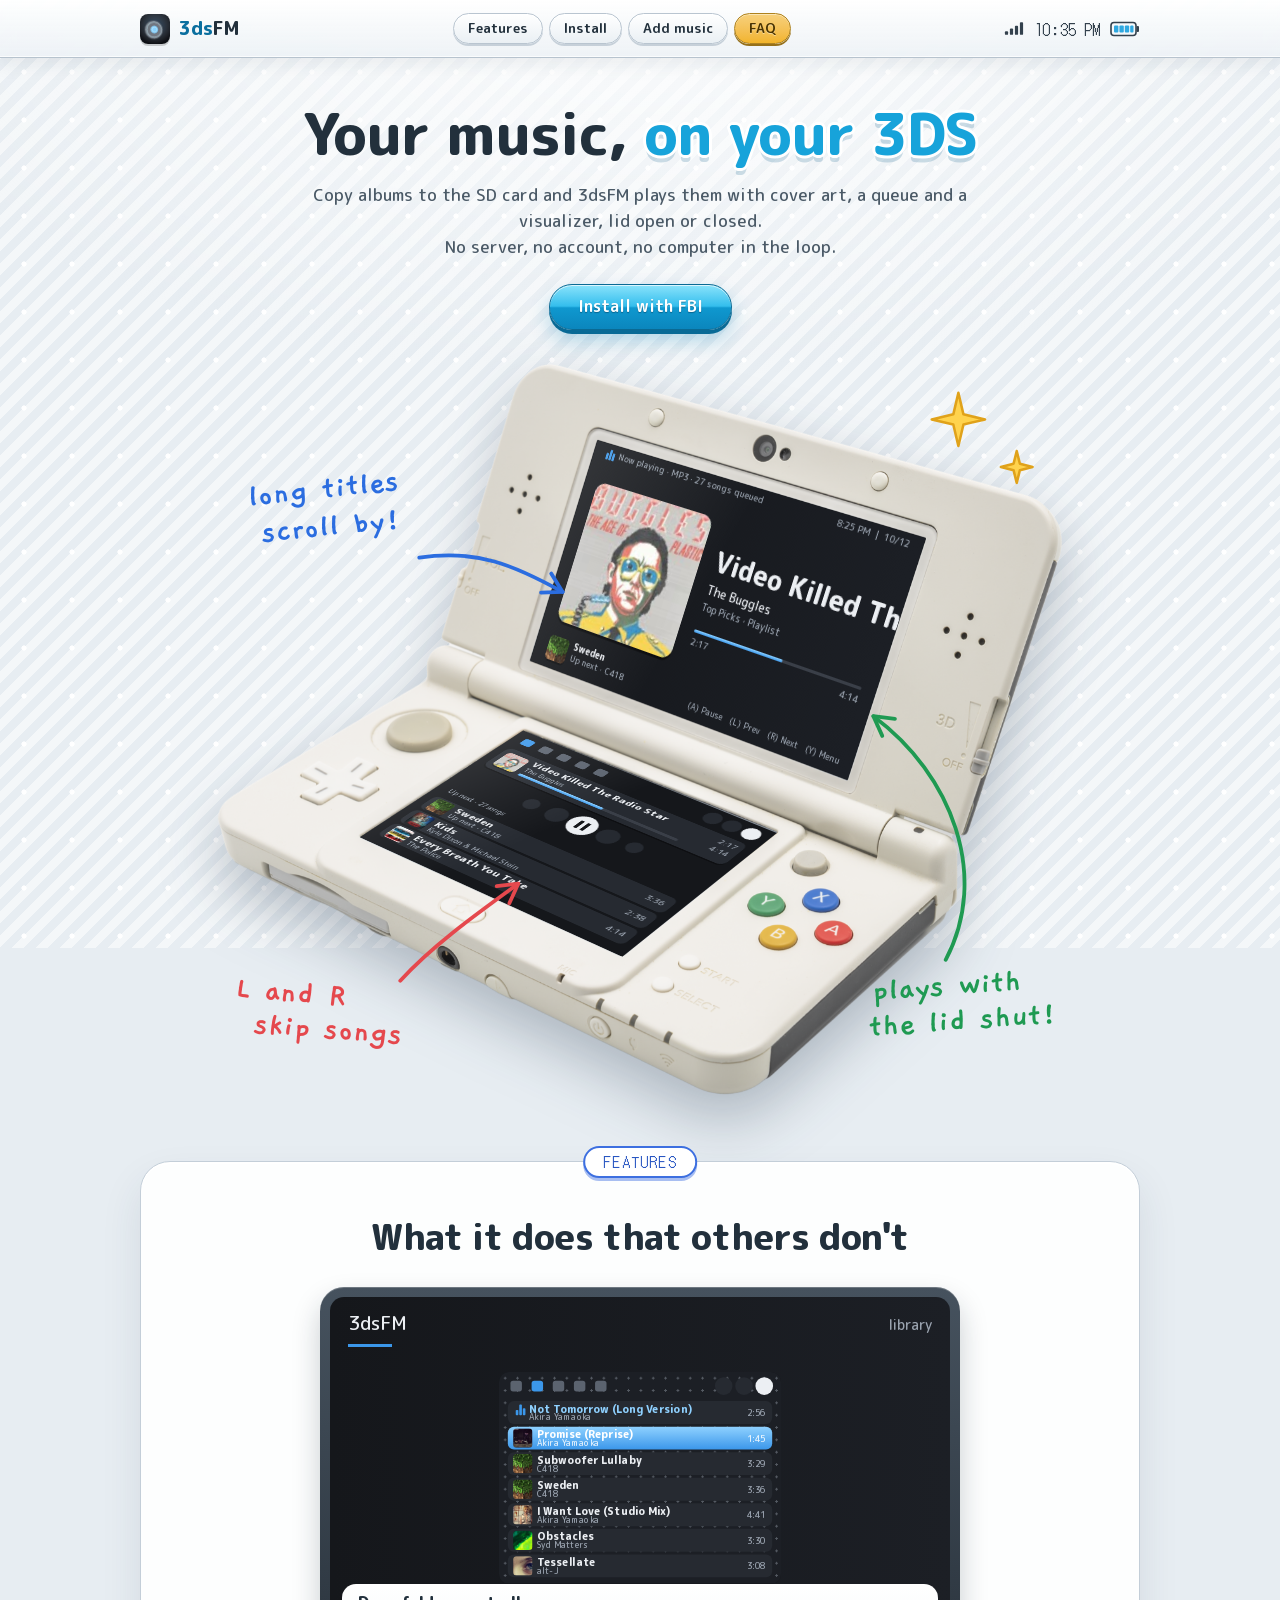
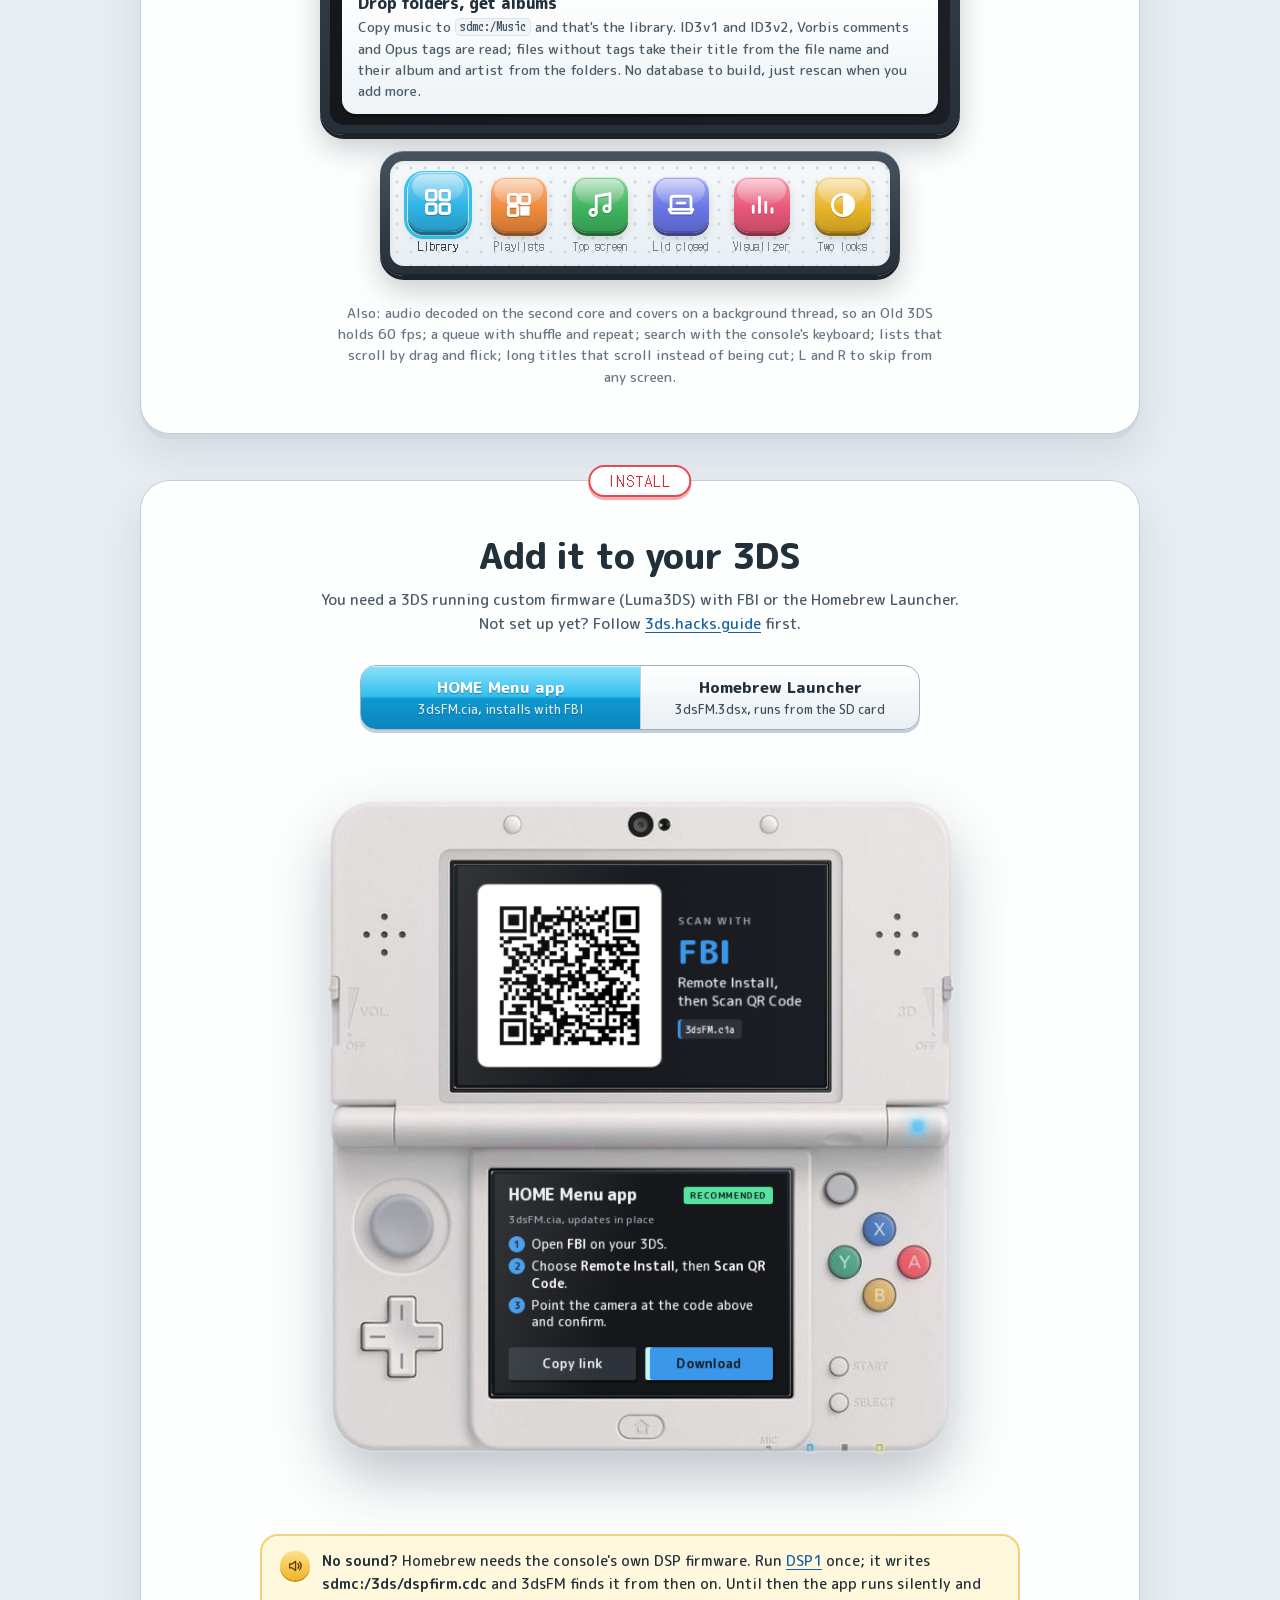
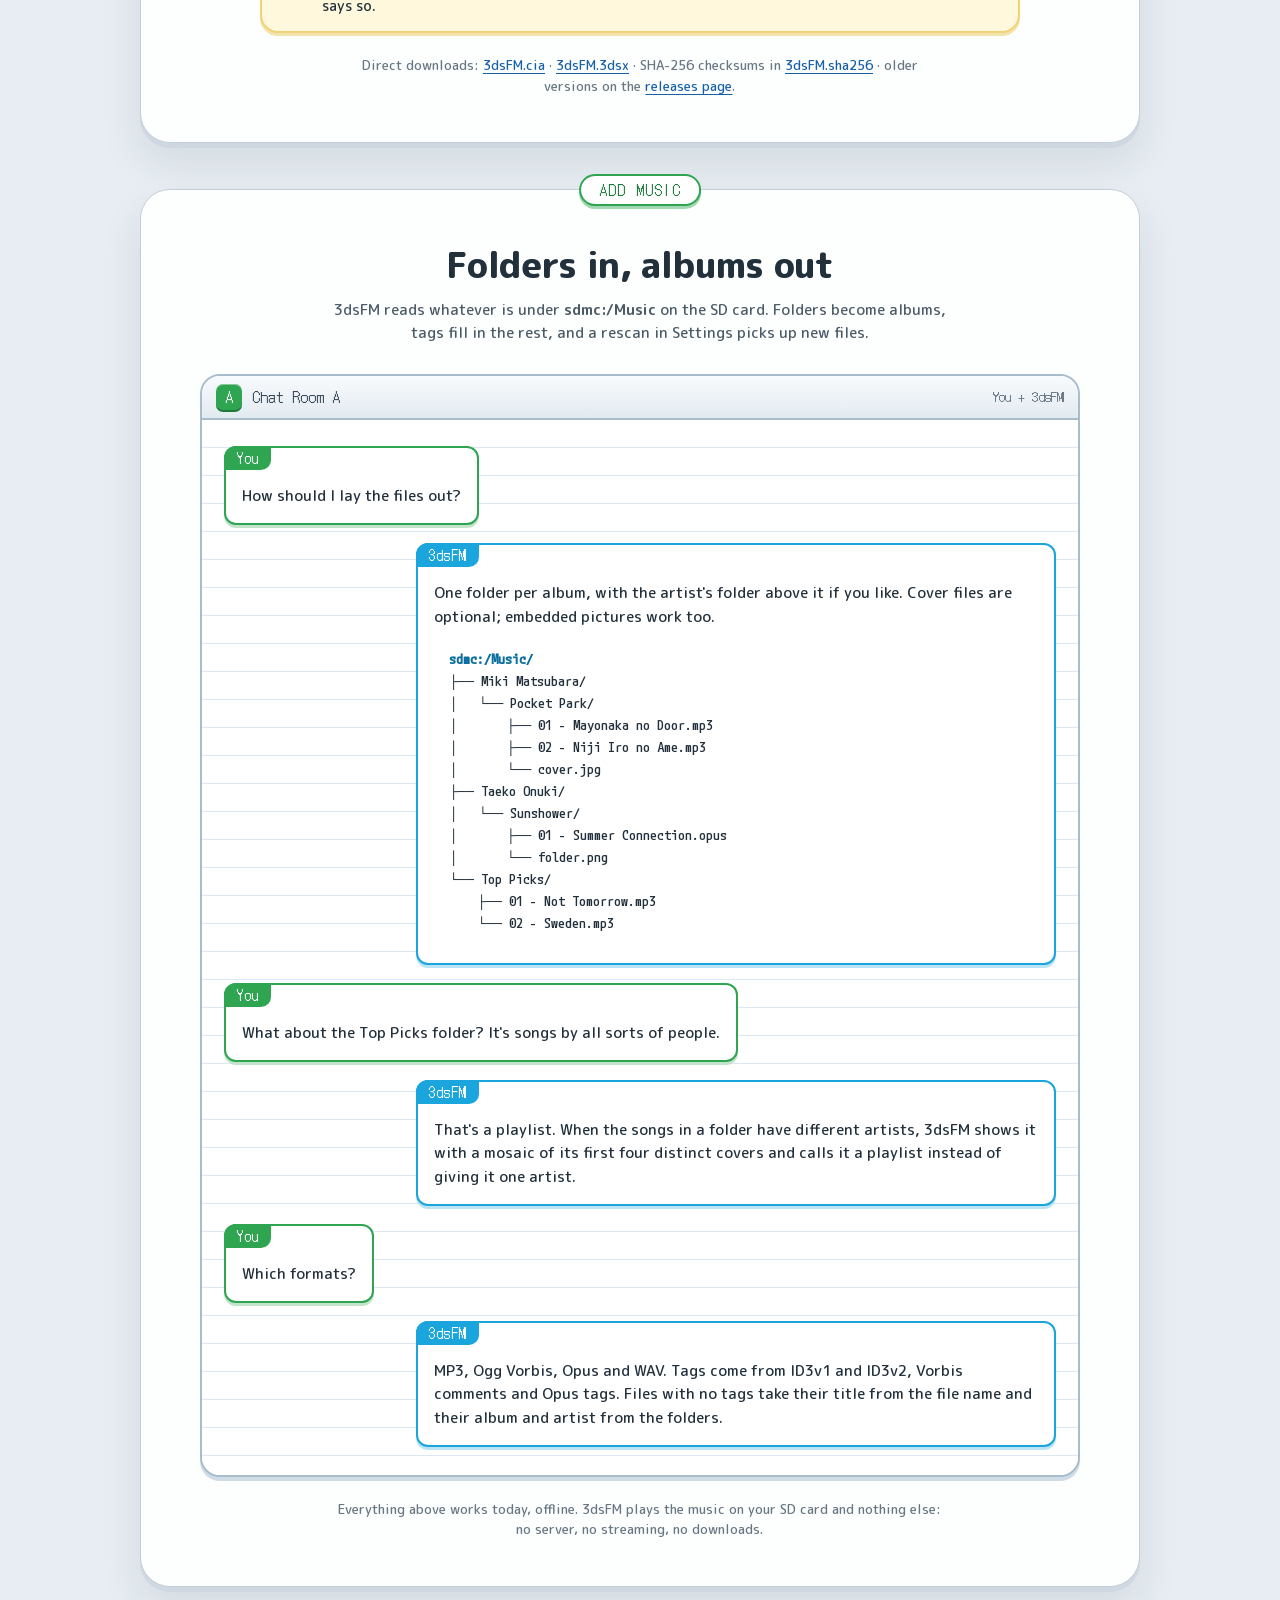
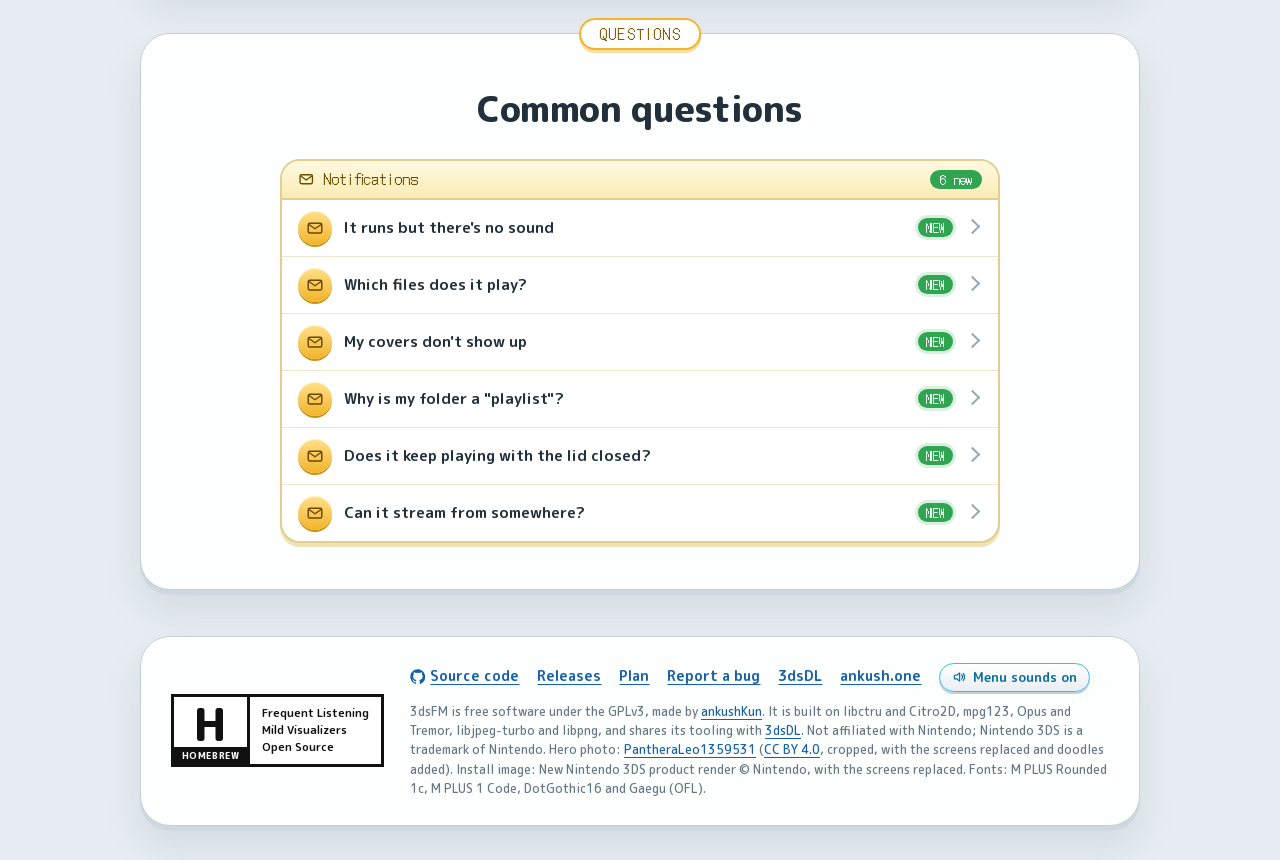
==== commit 679c6613: "Drop the server, streaming, pairing and download features 3dsFM plays the music on the SD card and n" ====
--- a/site/index.html
+++ b/site/index.html
@@ -413,7 +413,7 @@
             </div>
           </div>
         </div>
-        <p class="fine fine-center">Streaming from your own server, saving songs to the SD card and pairing are drawn in the app but switched off until the server exists. Everything above works today, offline.</p>
+        <p class="fine fine-center">Everything above works today, offline. 3dsFM plays the music on your SD card and nothing else: no server, no streaming, no downloads.</p>
       </section>
 
       <!-- The FAQ, as the Notifications app: unread ones are marked new until
@@ -451,7 +451,7 @@
           </details>
           <details id="q-server">
             <summary><span class="note-icon" aria-hidden="true"><svg class="icon i-closed"><use href="#i-mail"/></svg><svg class="icon i-open"><use href="#i-mail-open"/></svg></span><span class="note-title">Can it stream from somewhere?</span><span class="note-new" aria-hidden="true">NEW</span></summary>
-            <p>Not yet. The screens for pairing a personal 3dsFM server, streaming and saving songs are in the app but disabled until the server ships. Today it's an offline player for the music on your SD card, which is also the part that works on a train.</p>
+            <p>No. 3dsFM is an offline player for the music on your SD card, which is also the part that works on a train. There is no server, streaming or downloading in the app.</p>
           </details>
         </div>
       </section>
--- a/site/styles.css
+++ b/site/styles.css
@@ -2387,10 +2387,24 @@
   background: var(--sbg, var(--app-bg));
 }
 
+.shot {
+  max-width: 352px;
+  margin: 0 auto;
+}
+
 .shot-bot {
   aspect-ratio: 320 / 240;
-  max-width: 420px;
-  margin: 0 auto;
+  max-width: 282px;
+}
+
+@media (max-width: 640px) {
+  .shot {
+    max-width: 260px;
+  }
+
+  .shot-bot {
+    max-width: 208px;
+  }
 }
 
 .shot-in {
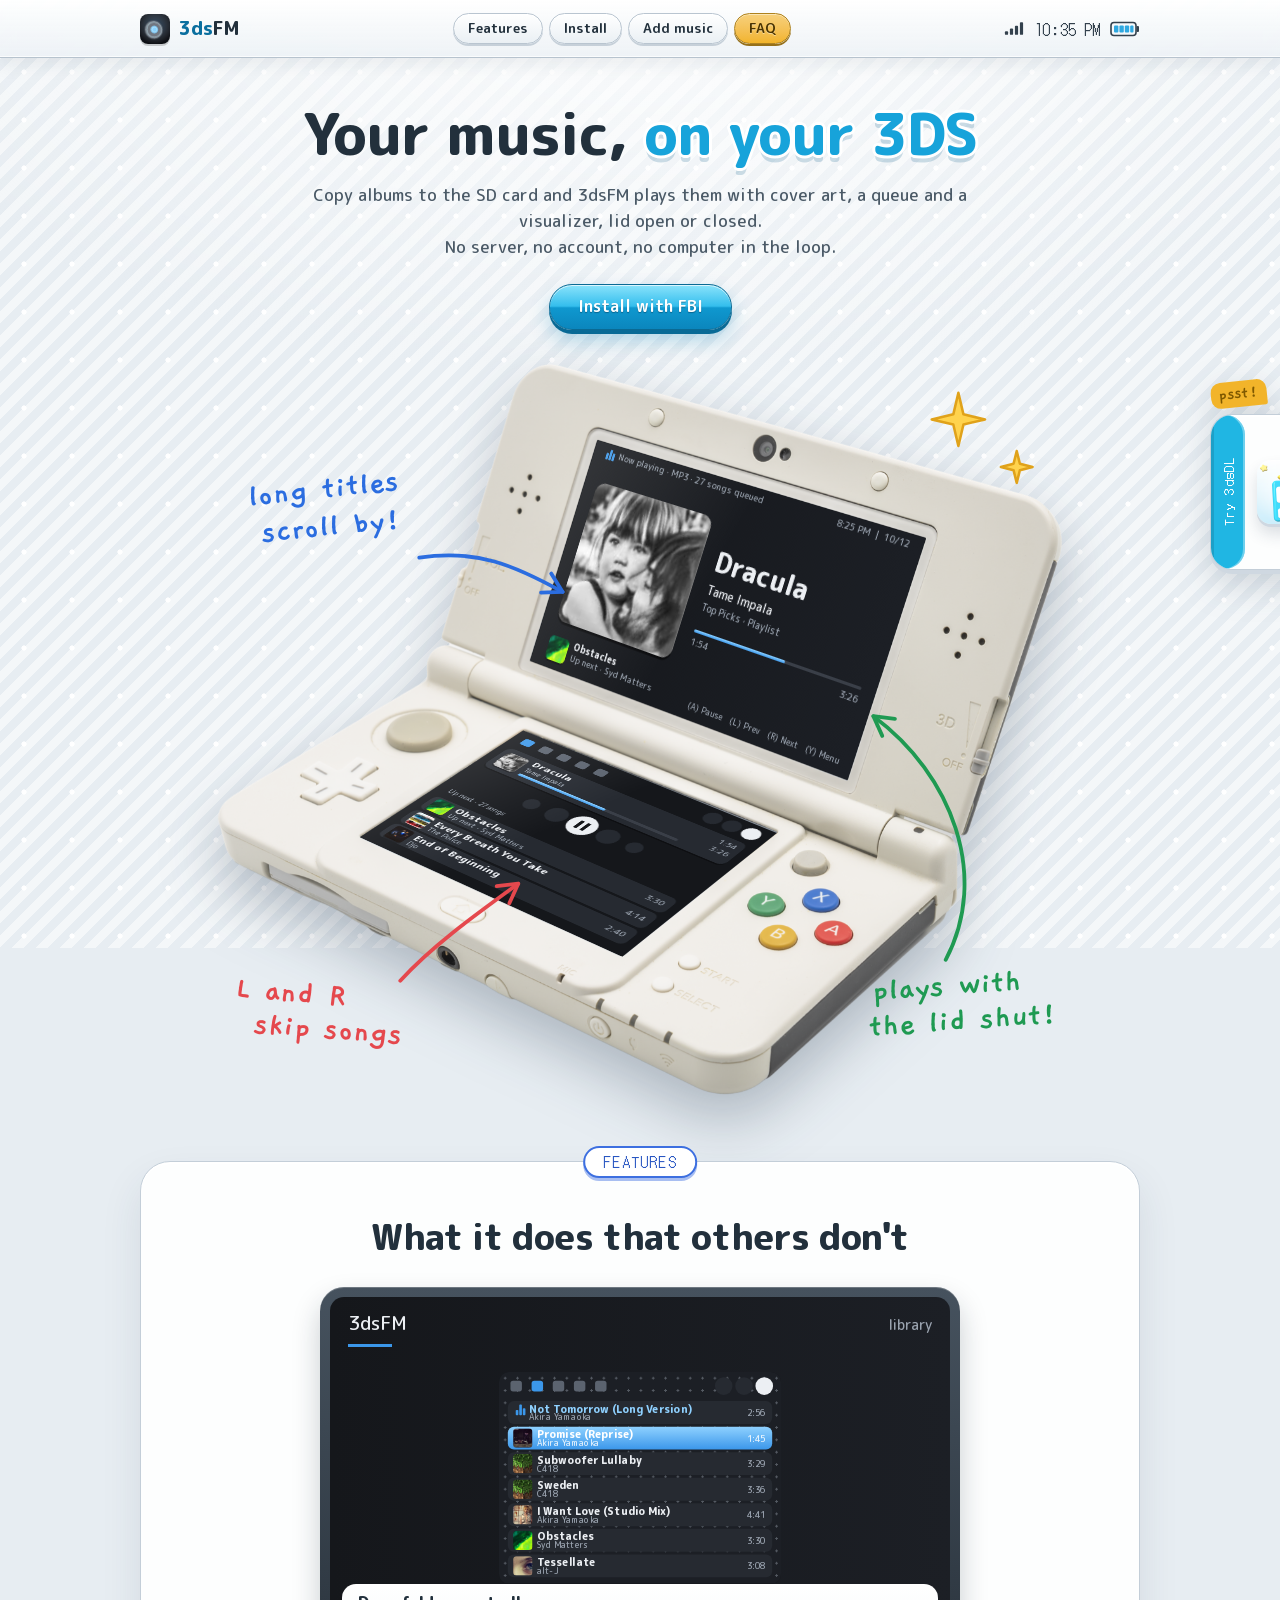
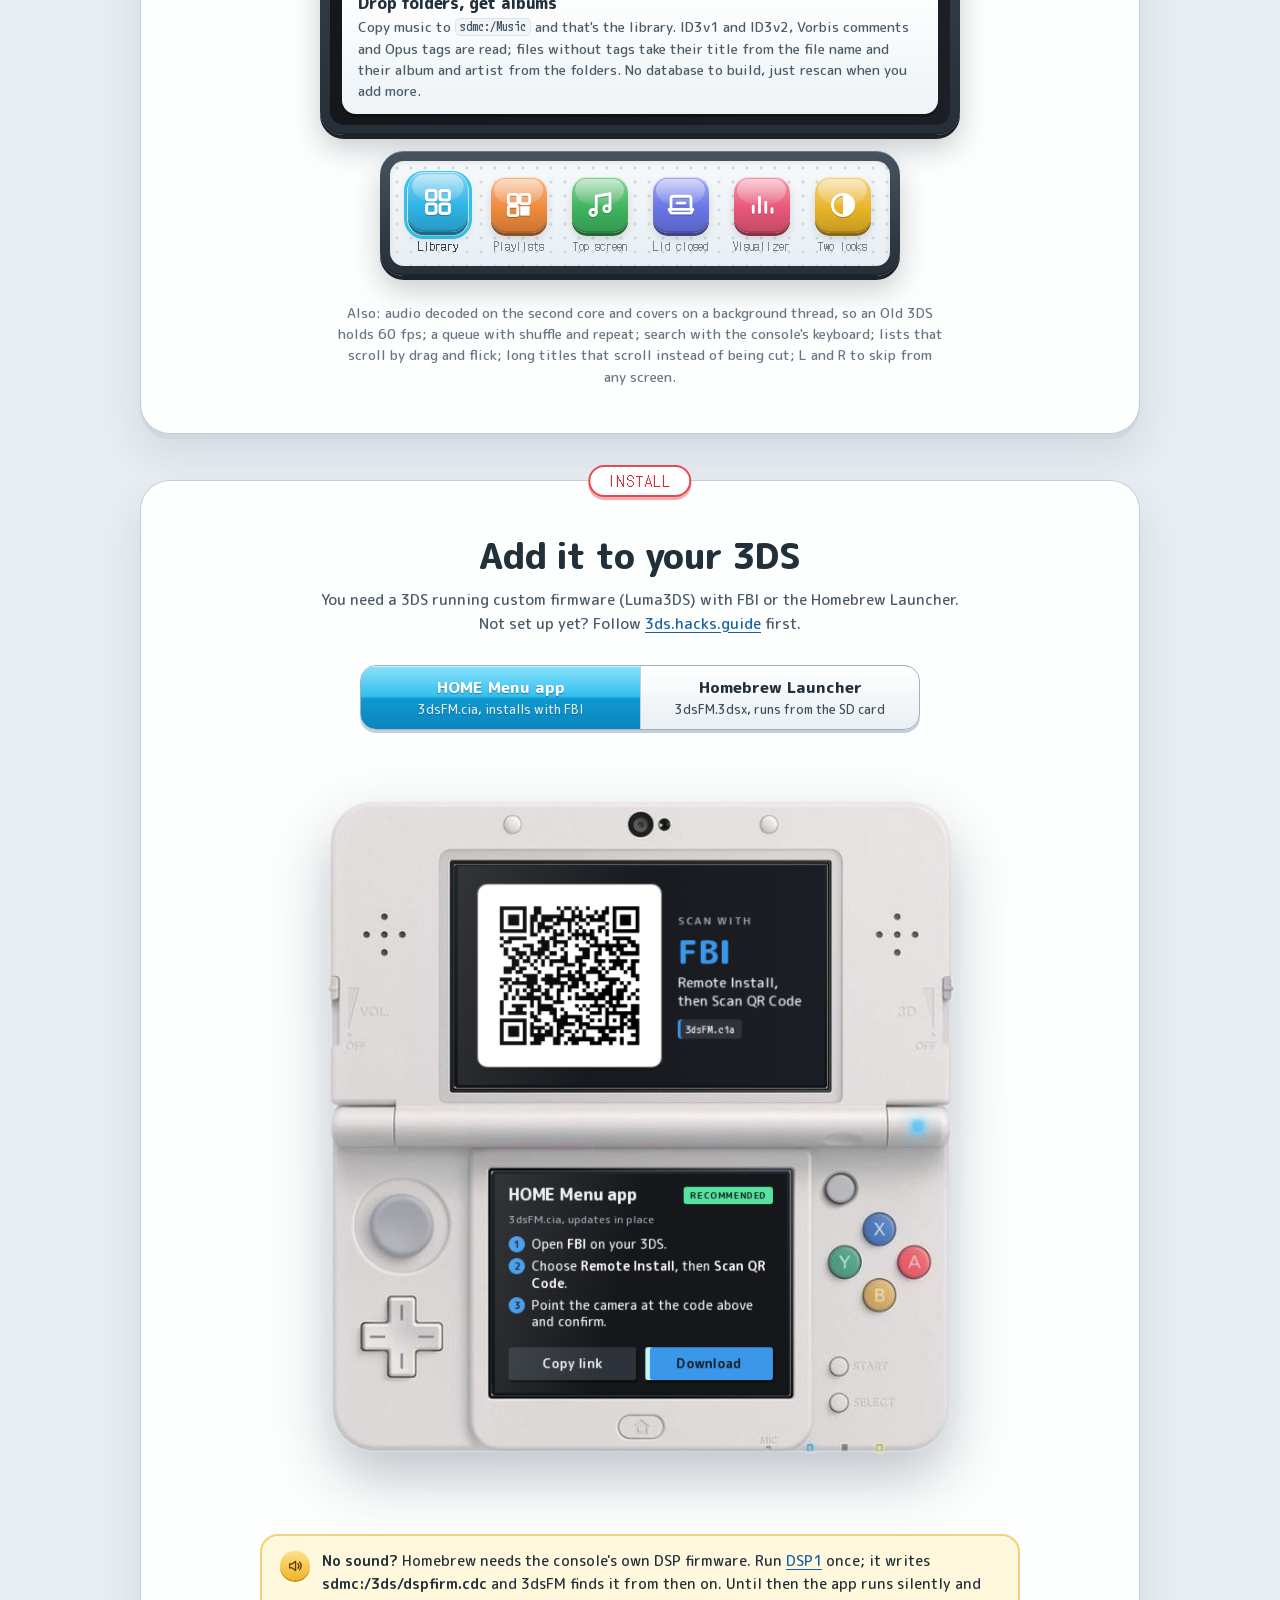
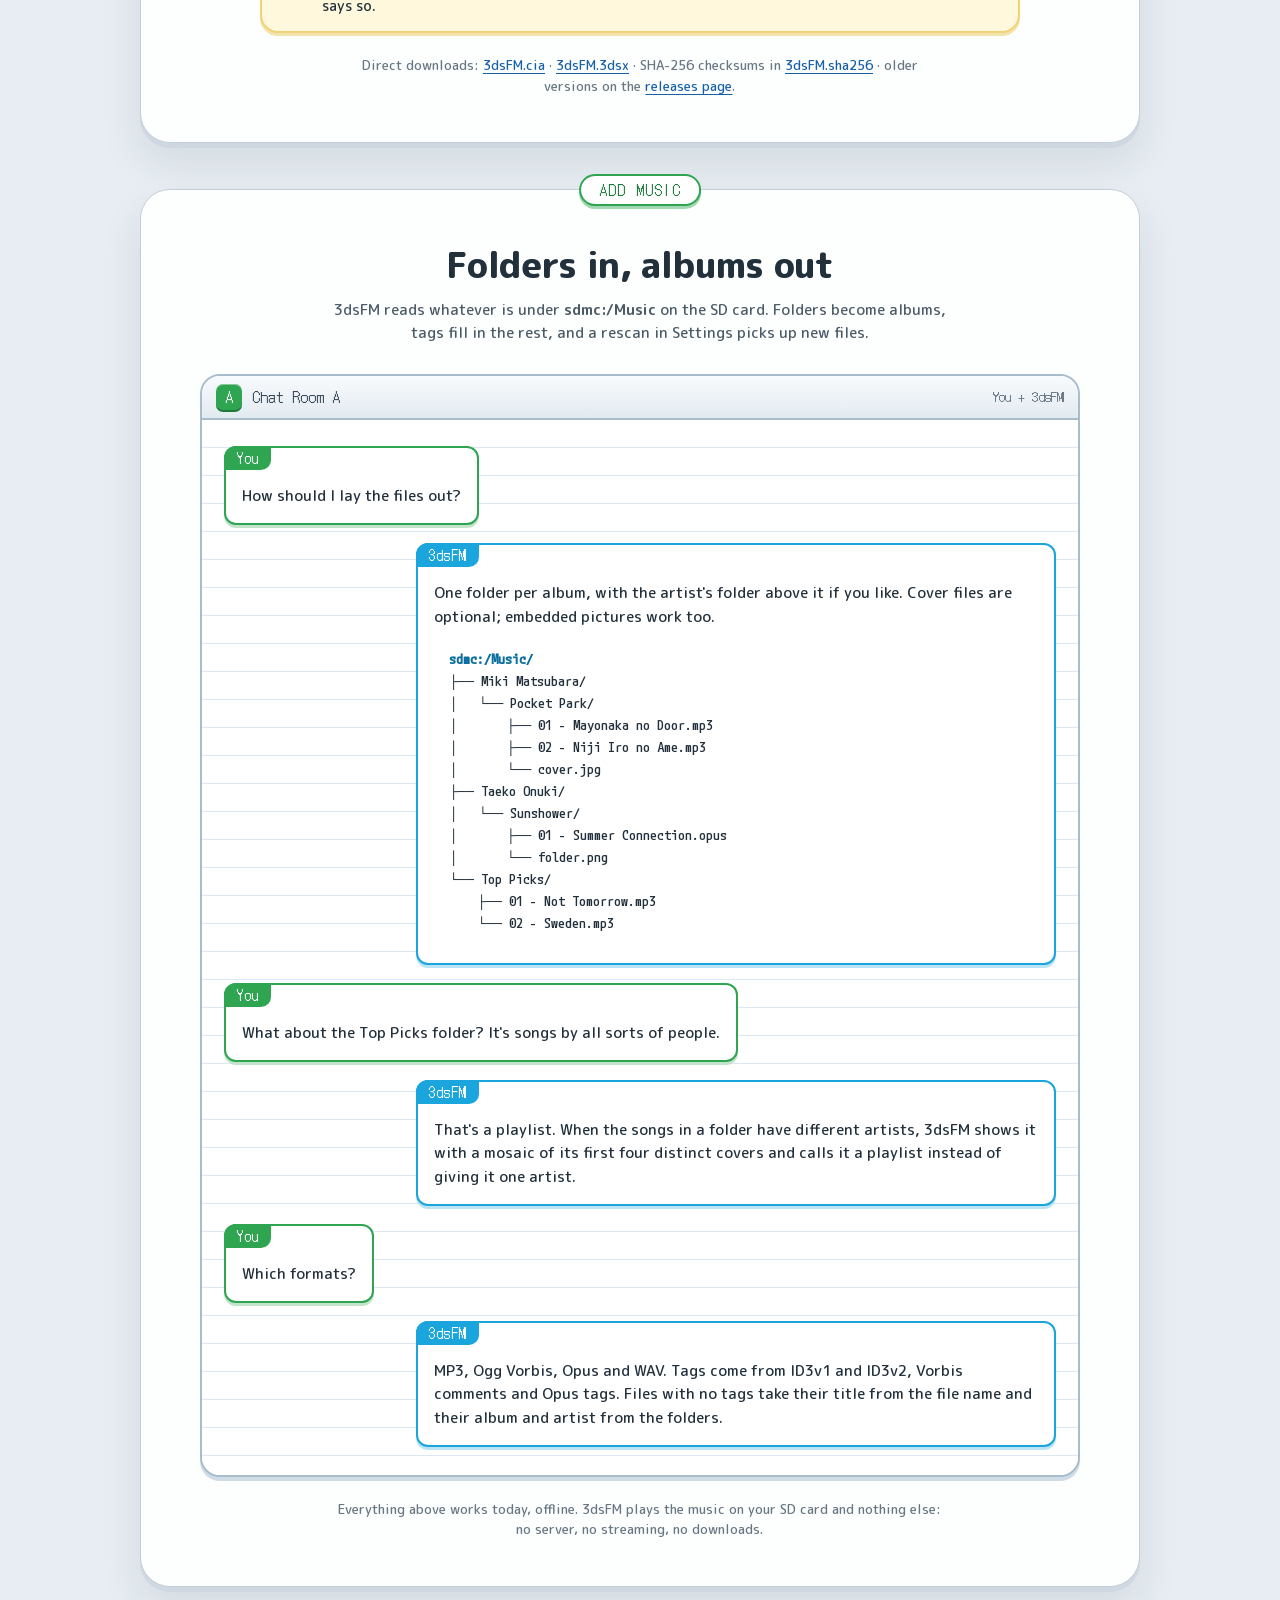
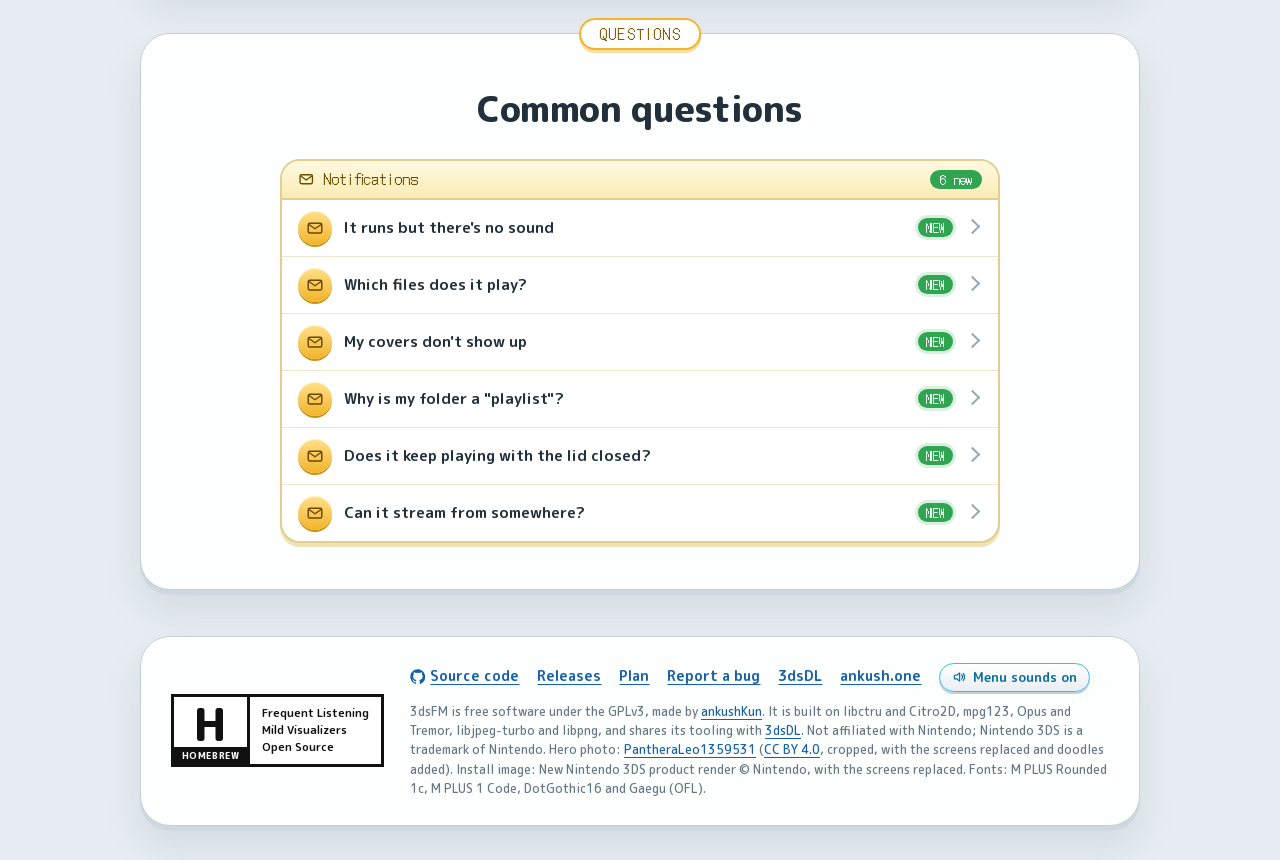
==== commit e1fc50d4: "Website: a 3dsDL game card peeking in from the right edge A fixed card on the right edge shows 3dsDL" ====
--- a/site/index.html
+++ b/site/index.html
@@ -486,6 +486,23 @@
     </footer>
   </div>
 
+
+  <aside class="buddy" id="buddy" style="--buddy-tone: #20b6e3" aria-label="Try 3dsDL">
+    <span class="buddy-psst" aria-hidden="true">psst!</span>
+    <a class="buddy-card" href="https://ankush.one/3dsDL/" data-sound="select">
+      <span class="buddy-tab" role="button" tabindex="0" aria-label="Show or hide" data-sound="open">Try 3dsDL</span>
+      <span class="buddy-body">
+        <img class="buddy-icon" src="assets/3dsdl-icon-256.png" width="64" height="64" alt="">
+        <span class="buddy-text">
+          <span class="buddy-kicker">FROM THE SAME DESK</span>
+          <strong class="buddy-title">Try 3dsDL</strong>
+          <span class="buddy-sub">Download straight to the SD card, with resume, from any link.</span>
+          <span class="buddy-go">Open <svg class="icon" aria-hidden="true"><use href="#i-chev"/></svg></span>
+        </span>
+      </span>
+    </a>
+    <button class="buddy-close" type="button" aria-label="Hide this" data-sound="close">&times;</button>
+  </aside>
   <script src="app.js" defer></script>
 </body>
 </html>
--- a/site/styles.css
+++ b/site/styles.css
@@ -2482,3 +2482,199 @@
   height: 74px;
   background: linear-gradient(color-mix(in srgb, var(--sbg, var(--app-bg)) 88%, transparent), transparent);
 }
+
+/* ---- The buddy card: the other app, peeking in from the right edge like
+   a game card left in the slot. Hover or tap slides it out; the icon bobs
+   and now and then gives a wiggle; a handwritten "psst!" shows up once. ---- */
+.buddy {
+  position: fixed;
+  right: 0;
+  top: 46%;
+  z-index: 12;
+  transform: translateX(calc(100% - 70px));
+  transition: transform 420ms var(--spring);
+  filter: drop-shadow(0 10px 18px rgba(36, 56, 78, 0.18));
+}
+.buddy.is-open,
+.buddy:hover,
+.buddy:focus-within {
+  transform: translateX(0);
+}
+.buddy.is-hidden {
+  transform: translateX(110%);
+  pointer-events: none;
+}
+.buddy-card {
+  display: flex;
+  align-items: stretch;
+  max-width: calc(100vw - 6px);
+  text-decoration: none;
+  color: var(--ink);
+  background: var(--panel);
+  border: 1px solid var(--rim);
+  border-right: 0;
+  border-radius: 22px 0 0 22px;
+  box-shadow: inset 0 2px 0 #fff, 0 4px 0 var(--rim-lo);
+  overflow: hidden;
+}
+.buddy-tab {
+  display: grid;
+  place-items: center;
+  width: 34px;
+  padding: 14px 0;
+  border: 0;
+  border-radius: 20px 0 0 20px;
+  background: var(--buddy-tone);
+  color: #fff;
+  font: 400 13px/1 var(--dot);
+  letter-spacing: 0.1em;
+  writing-mode: vertical-rl;
+  transform: rotate(180deg);
+  cursor: pointer;
+  box-shadow: inset -3px 0 0 rgba(0, 0, 0, 0.12), inset 2px 0 0 rgba(255, 255, 255, 0.35);
+}
+.buddy-body {
+  display: flex;
+  align-items: center;
+  gap: 14px;
+  padding: 12px 18px 12px 12px;
+}
+.buddy-icon {
+  flex: none;
+  width: 64px;
+  height: 64px;
+  border-radius: 14px;
+  box-shadow: 0 3px 0 var(--rim-lo), 0 10px 16px rgba(36, 56, 78, 0.16);
+  transform-origin: 50% 60%;
+  transition: transform 360ms var(--spring);
+}
+.buddy:hover .buddy-icon,
+.buddy:focus-within .buddy-icon,
+.buddy.is-open .buddy-icon {
+  transform: rotate(-7deg) scale(1.08);
+}
+.buddy-card:active .buddy-icon {
+  transform: rotate(4deg) scale(0.96);
+  transition-duration: var(--dur-press);
+}
+.buddy-text {
+  display: grid;
+  gap: 3px;
+  width: 168px;
+  min-width: 0;
+}
+.buddy-kicker {
+  font: 400 12px/1.2 var(--dot);
+  letter-spacing: 0.08em;
+  color: var(--dim);
+}
+.buddy-title {
+  font: 800 18px/1.1 var(--font);
+  color: var(--ink);
+}
+.buddy-sub {
+  font: 500 12.5px/1.35 var(--font);
+  color: var(--mute);
+}
+.buddy-go {
+  justify-self: start;
+  margin-top: 6px;
+  display: inline-flex;
+  align-items: center;
+  gap: 4px;
+  height: 30px;
+  padding: 0 10px 0 13px;
+  border-radius: 3px;
+  font: 700 13px var(--font);
+  color: #fff;
+  background: var(--buddy-tone);
+  box-shadow: inset 4px 0 0 rgba(255, 255, 255, 0.4), 2px 3px 0 rgba(0, 0, 0, 0.25);
+  transition: transform var(--dur-press) var(--ease-out), box-shadow var(--dur-press) var(--ease-out);
+}
+.buddy-go .icon {
+  width: 14px;
+  height: 14px;
+  fill: none;
+  stroke: currentColor;
+  stroke-width: 2.4;
+  stroke-linecap: round;
+  stroke-linejoin: round;
+}
+.buddy-card:active .buddy-go {
+  transform: translate(2px, 3px);
+  box-shadow: inset 4px 0 0 rgba(255, 255, 255, 0.4), 0 0 0 rgba(0, 0, 0, 0.25);
+}
+.buddy-close {
+  position: absolute;
+  top: -10px;
+  left: 22px;
+  width: 24px;
+  height: 24px;
+  border: 2px solid #fff;
+  border-radius: 999px;
+  background: var(--ink);
+  color: #fff;
+  font: 700 14px/1 var(--font);
+  cursor: pointer;
+  opacity: 0;
+  transform: scale(0.6);
+  transition: opacity var(--dur-ui) var(--ease-out), transform 300ms var(--spring);
+}
+.buddy:hover .buddy-close,
+.buddy:focus-within .buddy-close,
+.buddy.is-open .buddy-close {
+  opacity: 1;
+  transform: scale(1);
+}
+.buddy-psst {
+  position: absolute;
+  left: 2px;
+  top: -36px;
+  padding: 2px 8px;
+  border-radius: 10px 10px 2px 10px;
+  background: var(--b);
+  color: var(--b-ink);
+  font: 700 18px/1.2 var(--hand);
+  transform: rotate(-6deg) scale(0);
+  transform-origin: 100% 100%;
+  transition: transform 420ms var(--spring);
+  pointer-events: none;
+}
+.buddy.is-psst .buddy-psst {
+  transform: rotate(-6deg) scale(1);
+}
+@media (prefers-reduced-motion: no-preference) {
+  .buddy-icon {
+    animation: buddy-bob 3.6s ease-in-out infinite;
+  }
+  .buddy.is-wiggle .buddy-icon {
+    animation: buddy-wiggle 700ms var(--ease-out) 1;
+  }
+  .buddy.is-nudge {
+    transform: translateX(calc(100% - 92px));
+  }
+}
+@keyframes buddy-bob {
+  0%, 100% { translate: 0 0; }
+  50% { translate: 0 -3px; }
+}
+@keyframes buddy-wiggle {
+  0% { rotate: 0deg; }
+  20% { rotate: -9deg; }
+  45% { rotate: 7deg; }
+  70% { rotate: -4deg; }
+  100% { rotate: 0deg; }
+}
+@media (max-width: 640px) {
+  .buddy {
+    top: auto;
+    bottom: 84px;
+    transform: translateX(calc(100% - 34px));
+  }
+  .buddy.is-nudge {
+    transform: translateX(calc(100% - 54px));
+  }
+  .buddy-text {
+    width: 150px;
+  }
+}
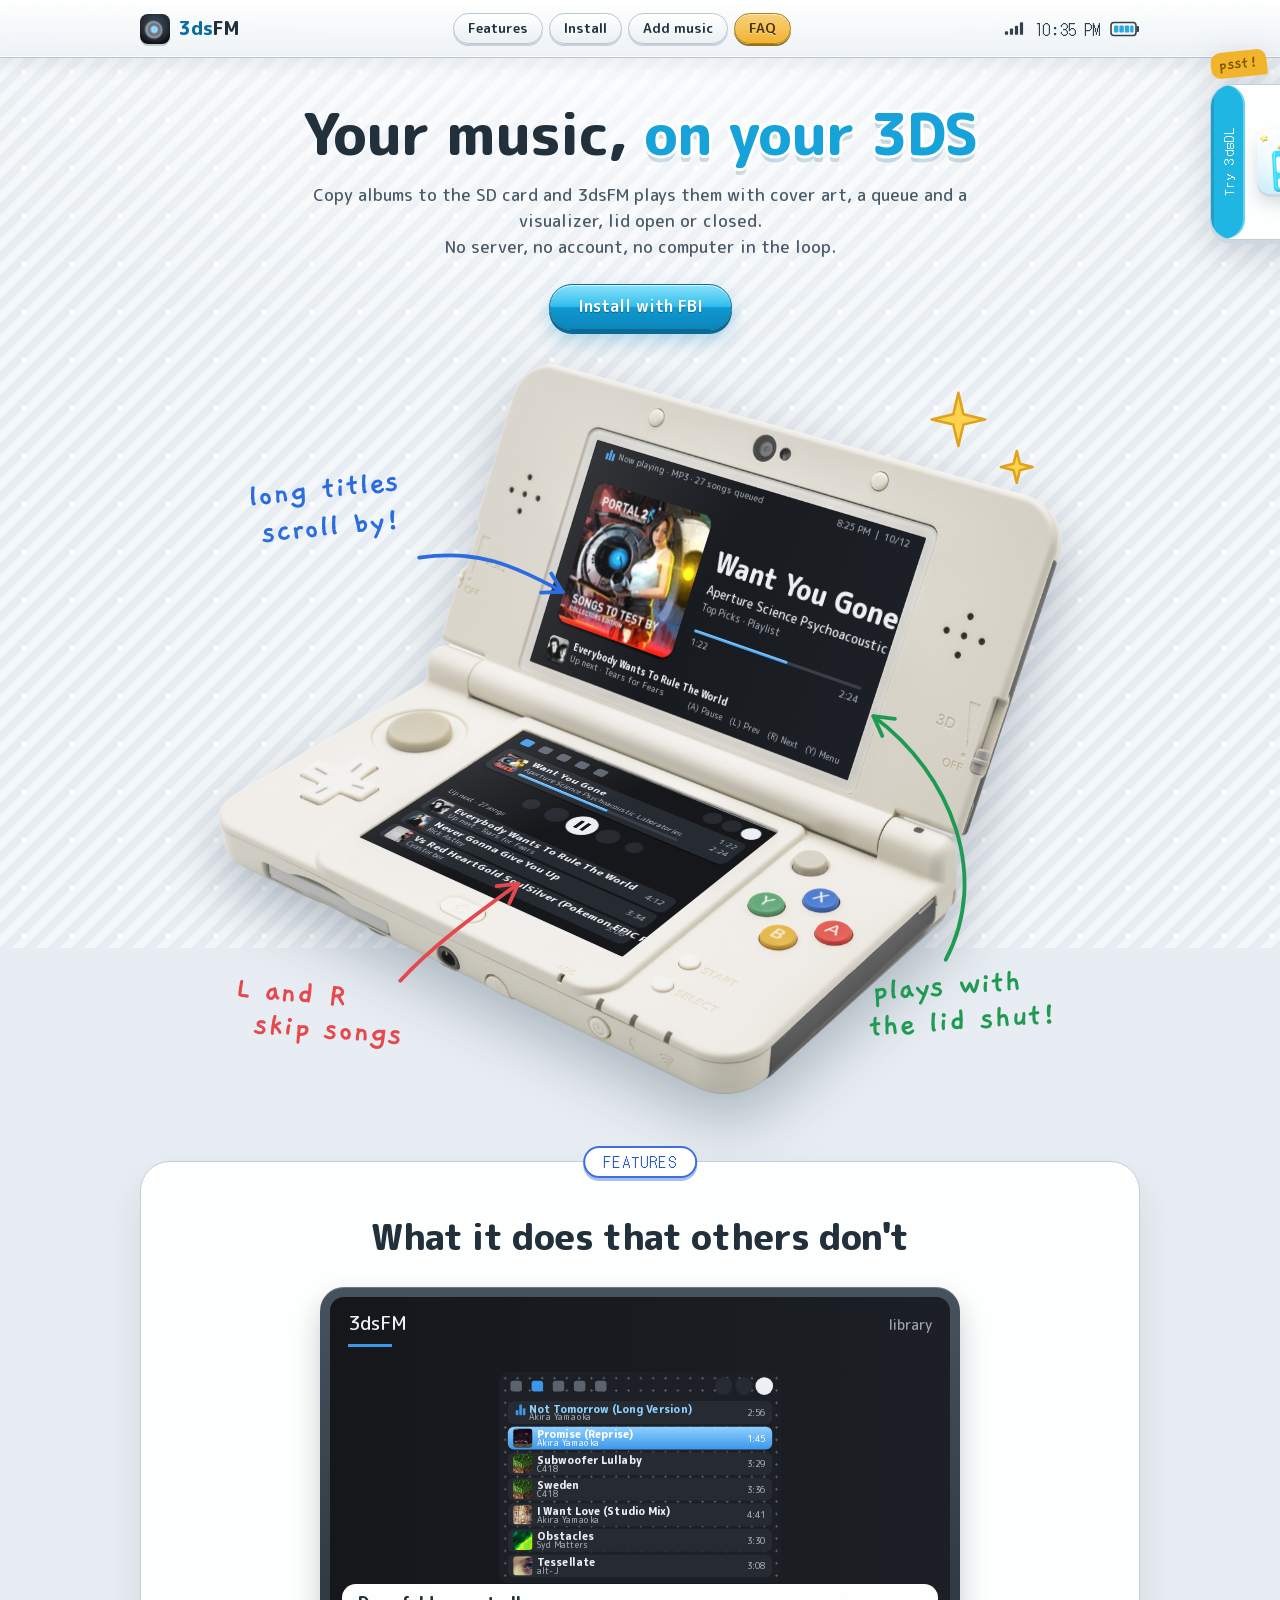
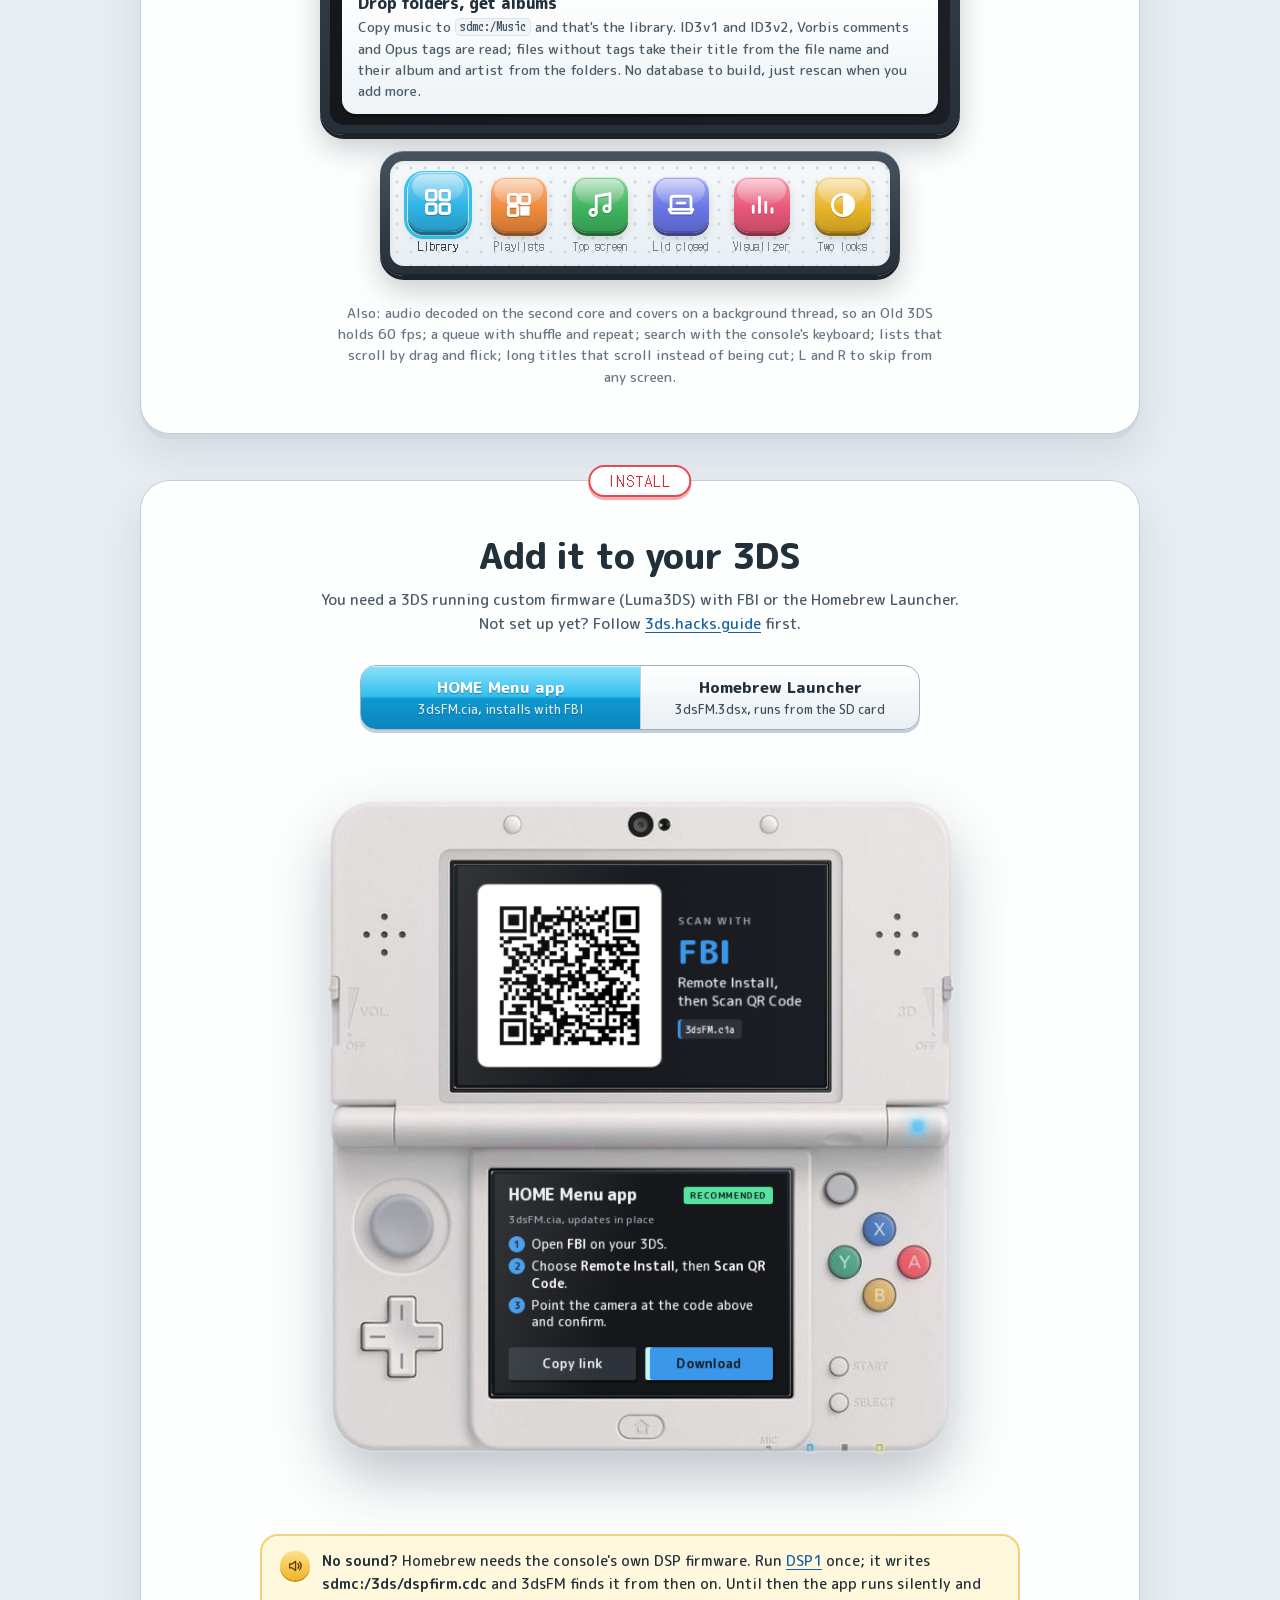
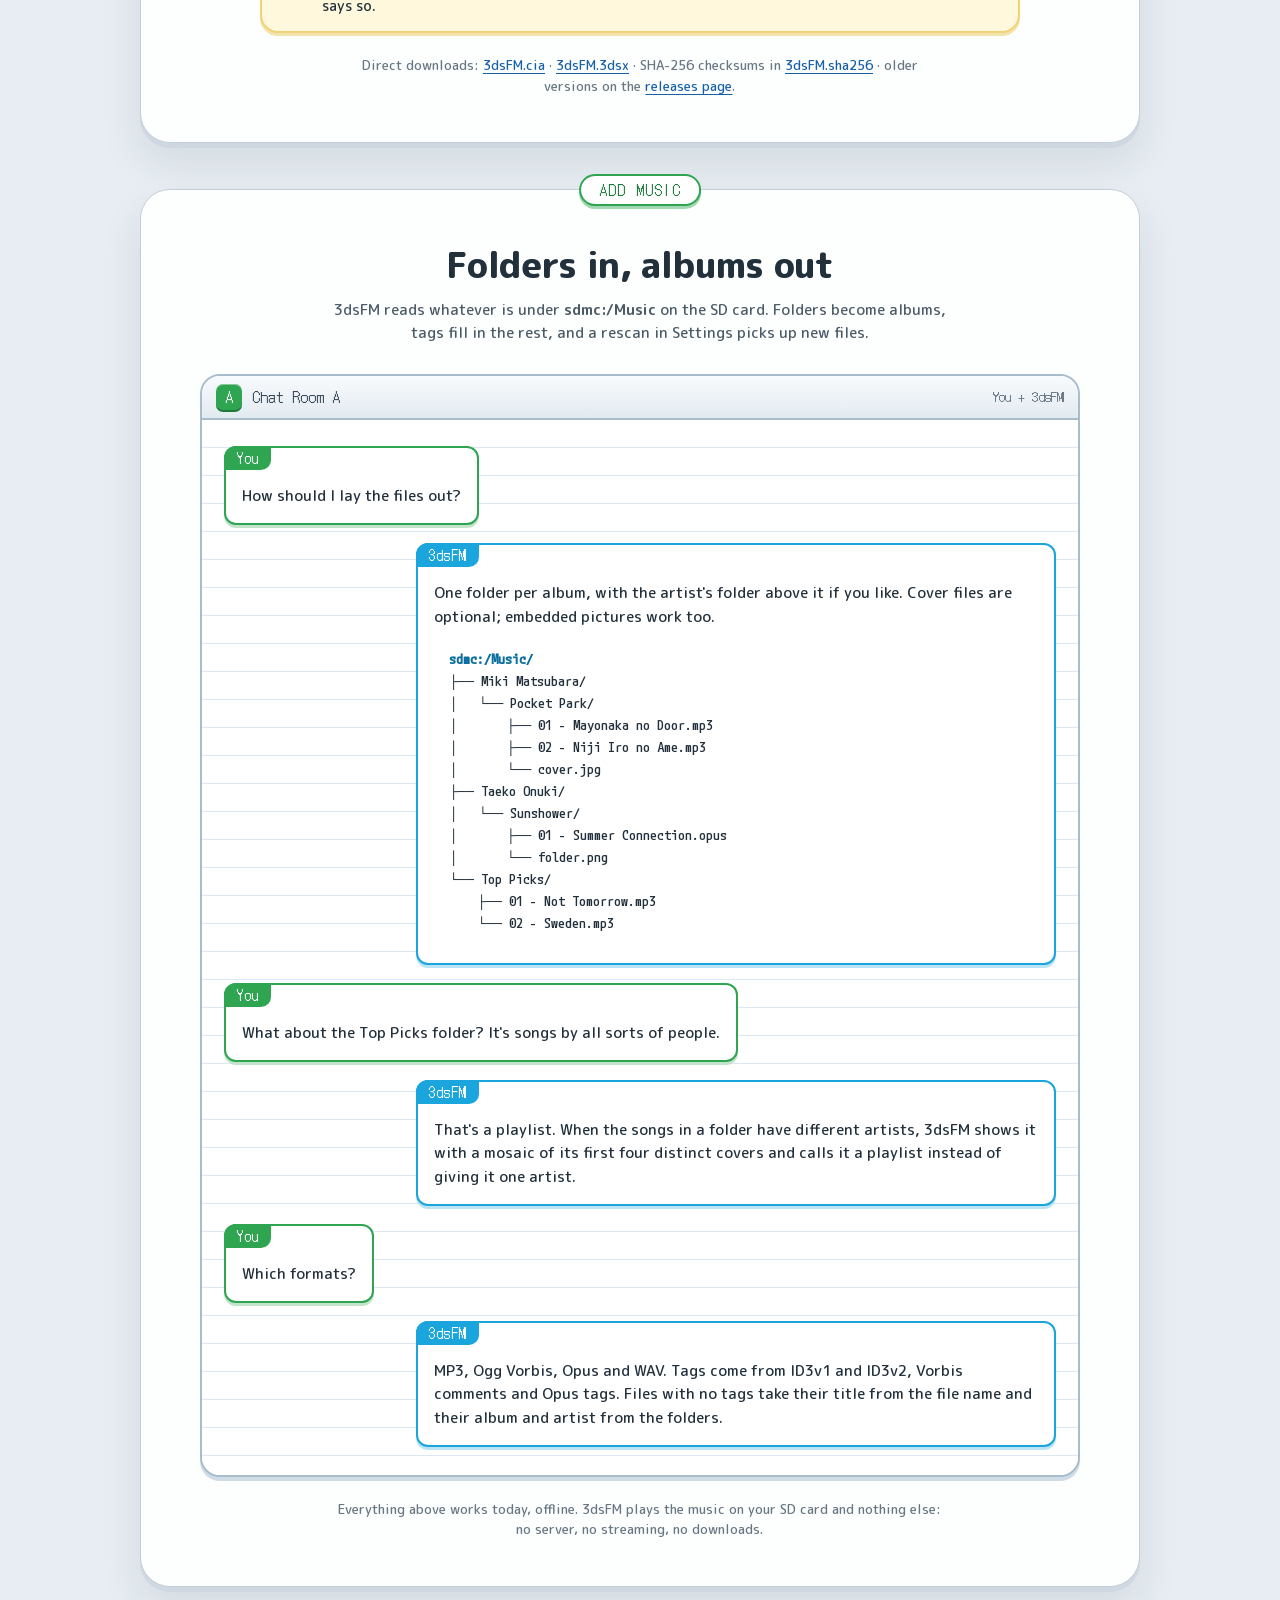
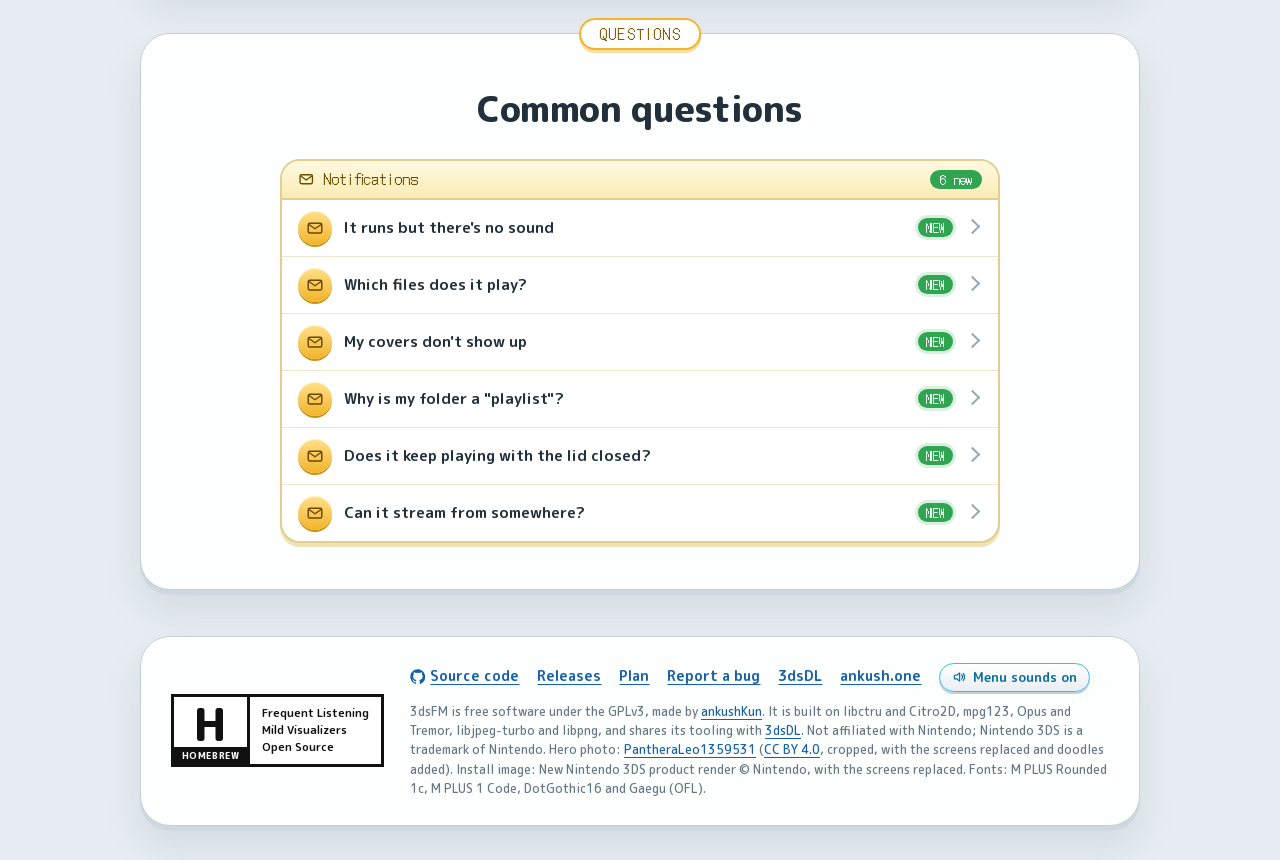
==== commit 4d5d5ab9: "Website: the 3dsDL card sits top right, with no close button" ====
--- a/site/index.html
+++ b/site/index.html
@@ -501,7 +501,6 @@
         </span>
       </span>
     </a>
-    <button class="buddy-close" type="button" aria-label="Hide this" data-sound="close">&times;</button>
   </aside>
   <script src="app.js" defer></script>
 </body>
--- a/site/styles.css
+++ b/site/styles.css
@@ -2489,7 +2489,7 @@
 .buddy {
   position: fixed;
   right: 0;
-  top: 46%;
+  top: calc(var(--head-h) + 26px);
   z-index: 12;
   transform: translateX(calc(100% - 70px));
   transition: transform 420ms var(--spring);
@@ -2604,28 +2604,6 @@
   transform: translate(2px, 3px);
   box-shadow: inset 4px 0 0 rgba(255, 255, 255, 0.4), 0 0 0 rgba(0, 0, 0, 0.25);
 }
-.buddy-close {
-  position: absolute;
-  top: -10px;
-  left: 22px;
-  width: 24px;
-  height: 24px;
-  border: 2px solid #fff;
-  border-radius: 999px;
-  background: var(--ink);
-  color: #fff;
-  font: 700 14px/1 var(--font);
-  cursor: pointer;
-  opacity: 0;
-  transform: scale(0.6);
-  transition: opacity var(--dur-ui) var(--ease-out), transform 300ms var(--spring);
-}
-.buddy:hover .buddy-close,
-.buddy:focus-within .buddy-close,
-.buddy.is-open .buddy-close {
-  opacity: 1;
-  transform: scale(1);
-}
 .buddy-psst {
   position: absolute;
   left: 2px;
@@ -2667,8 +2645,7 @@
 }
 @media (max-width: 640px) {
   .buddy {
-    top: auto;
-    bottom: 84px;
+    top: calc(var(--head-h) + 14px);
     transform: translateX(calc(100% - 34px));
   }
   .buddy.is-nudge {
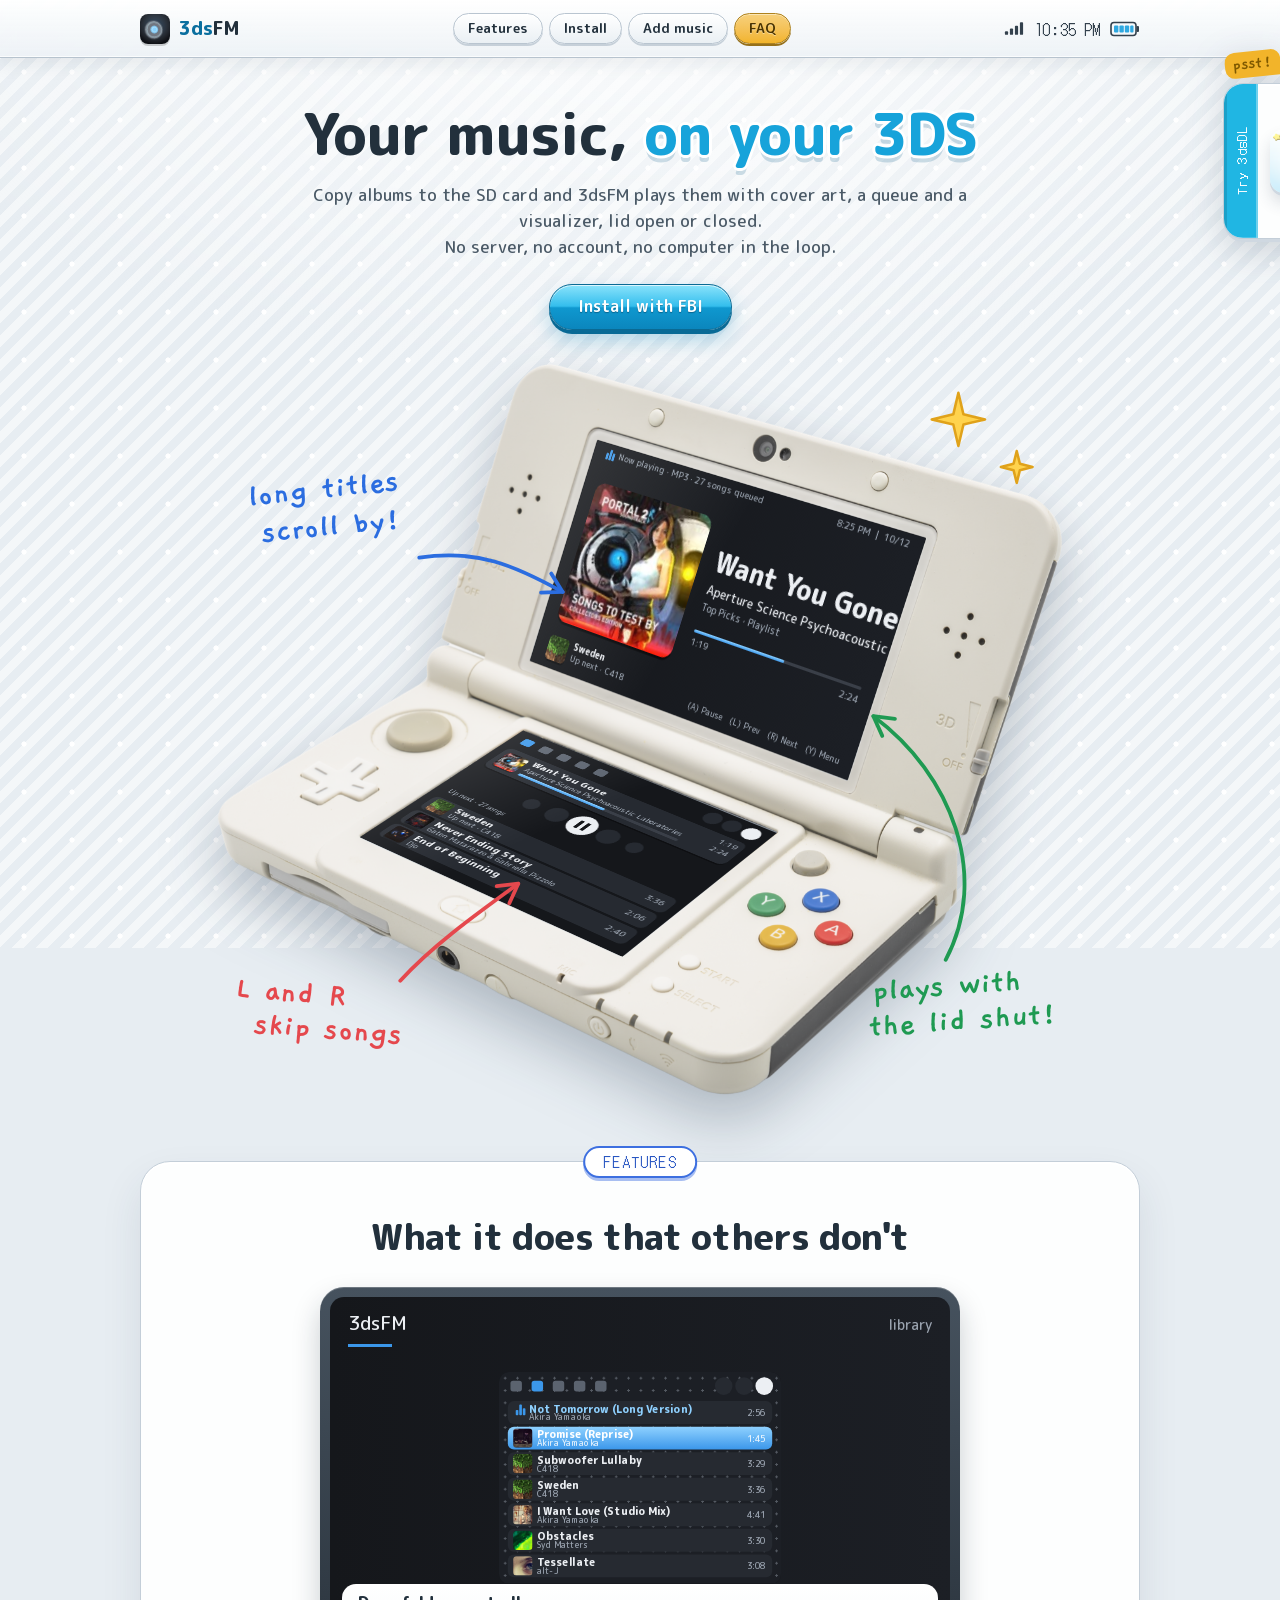
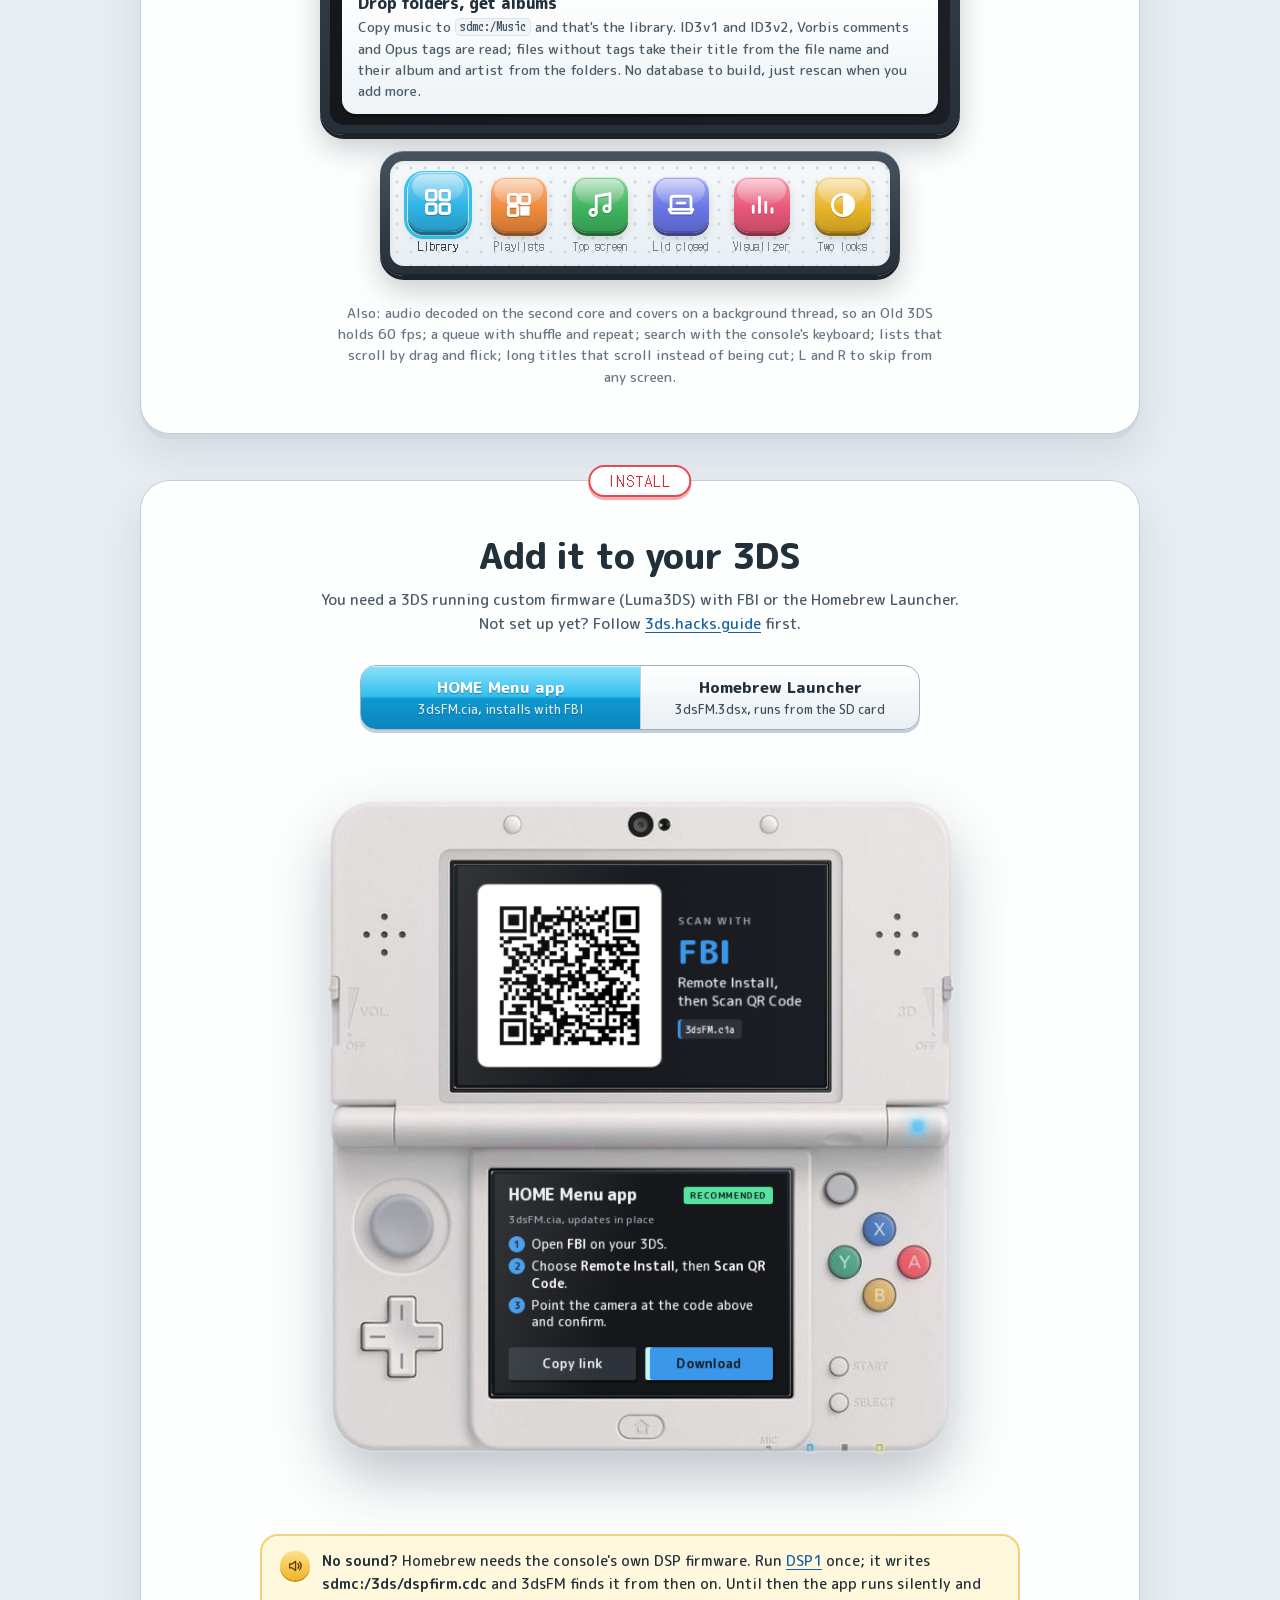
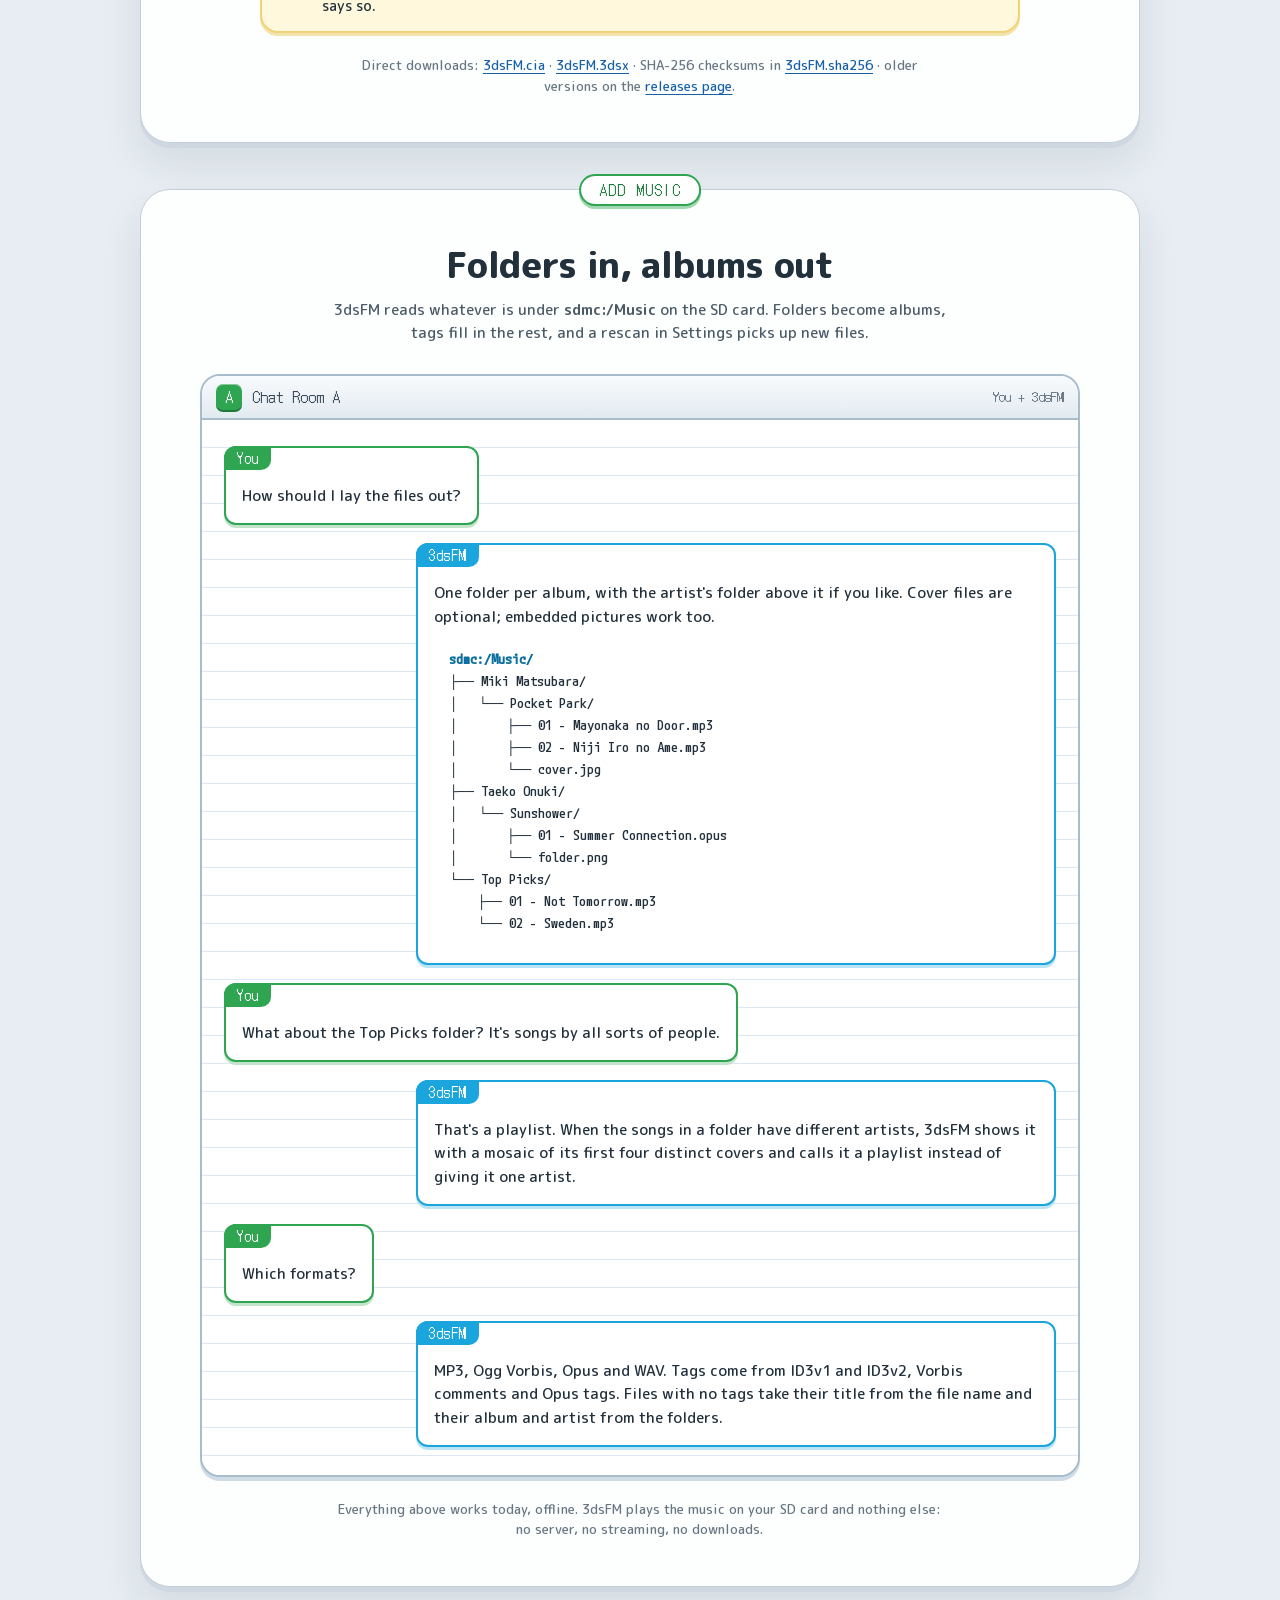
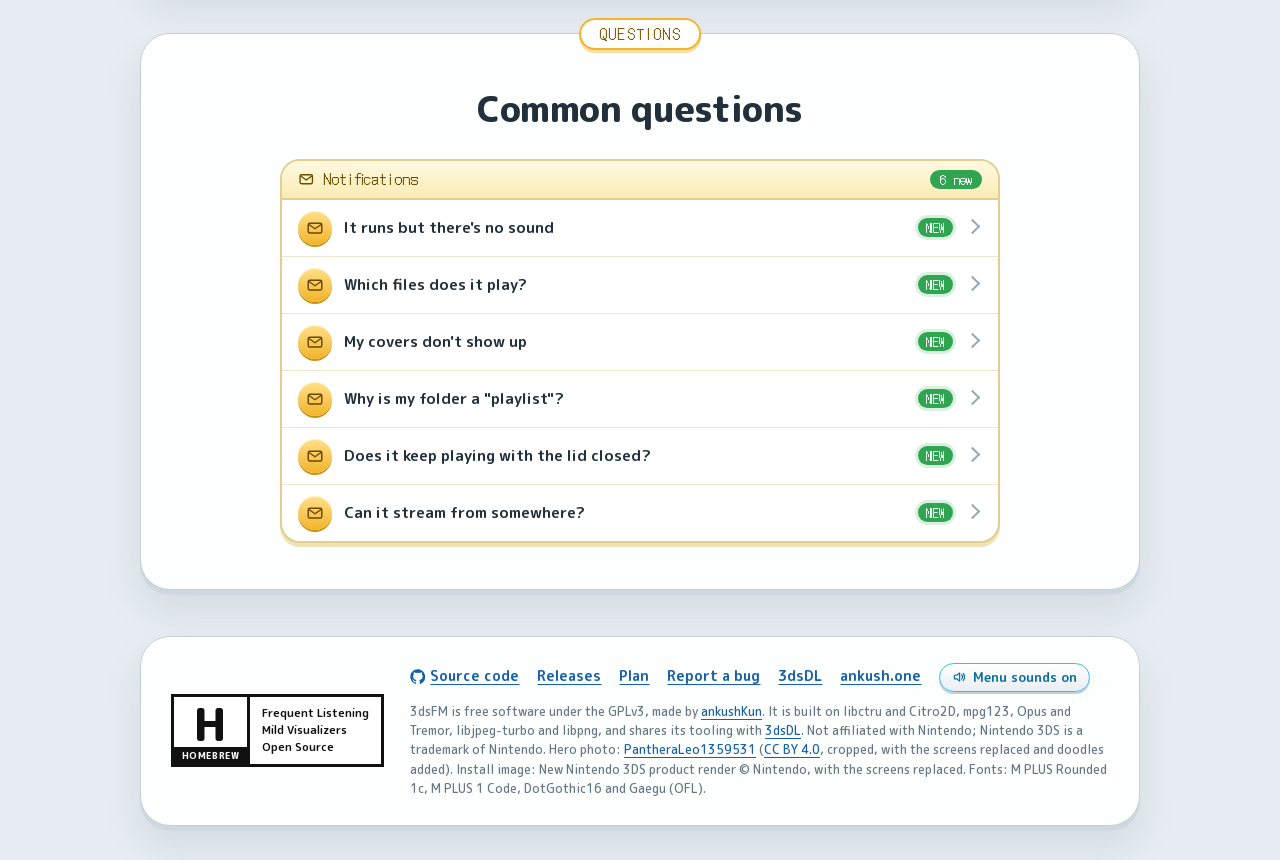
==== commit 90699073: "Website: clean tab corners and a "from the same dev" label" ====
--- a/site/index.html
+++ b/site/index.html
@@ -494,7 +494,7 @@
       <span class="buddy-body">
         <img class="buddy-icon" src="assets/3dsdl-icon-256.png" width="64" height="64" alt="">
         <span class="buddy-text">
-          <span class="buddy-kicker">FROM THE SAME DESK</span>
+          <span class="buddy-kicker">FROM THE SAME DEV</span>
           <strong class="buddy-title">Try 3dsDL</strong>
           <span class="buddy-sub">Download straight to the SD card, with resume, from any link.</span>
           <span class="buddy-go">Open <svg class="icon" aria-hidden="true"><use href="#i-chev"/></svg></span>
--- a/site/styles.css
+++ b/site/styles.css
@@ -2491,7 +2491,7 @@
   right: 0;
   top: calc(var(--head-h) + 26px);
   z-index: 12;
-  transform: translateX(calc(100% - 70px));
+  transform: translateX(calc(100% - 34px));
   transition: transform 420ms var(--spring);
   filter: drop-shadow(0 10px 18px rgba(36, 56, 78, 0.18));
 }
@@ -2511,10 +2511,11 @@
   text-decoration: none;
   color: var(--ink);
   background: var(--panel);
-  border: 1px solid var(--rim);
-  border-right: 0;
-  border-radius: 22px 0 0 22px;
-  box-shadow: inset 0 2px 0 #fff, 0 4px 0 var(--rim-lo);
+  /* The rim is a shadow ring rather than a border, so it follows the
+     rounded tab as one outline and nothing shows through its corners. */
+  border: 0;
+  border-radius: 19px 0 0 19px;
+  box-shadow: 0 0 0 1px var(--rim), inset 0 2px 0 #fff, 0 4px 0 var(--rim-lo);
   overflow: hidden;
 }
 .buddy-tab {
@@ -2523,7 +2524,9 @@
   width: 34px;
   padding: 14px 0;
   border: 0;
-  border-radius: 20px 0 0 20px;
+  /* The card's own rounded left edge shapes the tab, so the tab itself
+     is square: flat against the card, curved only where the card is. */
+  border-radius: 0;
   background: var(--buddy-tone);
   color: #fff;
   font: 400 13px/1 var(--dot);
@@ -2629,7 +2632,7 @@
     animation: buddy-wiggle 700ms var(--ease-out) 1;
   }
   .buddy.is-nudge {
-    transform: translateX(calc(100% - 92px));
+    transform: translateX(calc(100% - 56px));
   }
 }
 @keyframes buddy-bob {
@@ -2646,10 +2649,6 @@
 @media (max-width: 640px) {
   .buddy {
     top: calc(var(--head-h) + 14px);
-    transform: translateX(calc(100% - 34px));
-  }
-  .buddy.is-nudge {
-    transform: translateX(calc(100% - 54px));
   }
   .buddy-text {
     width: 150px;
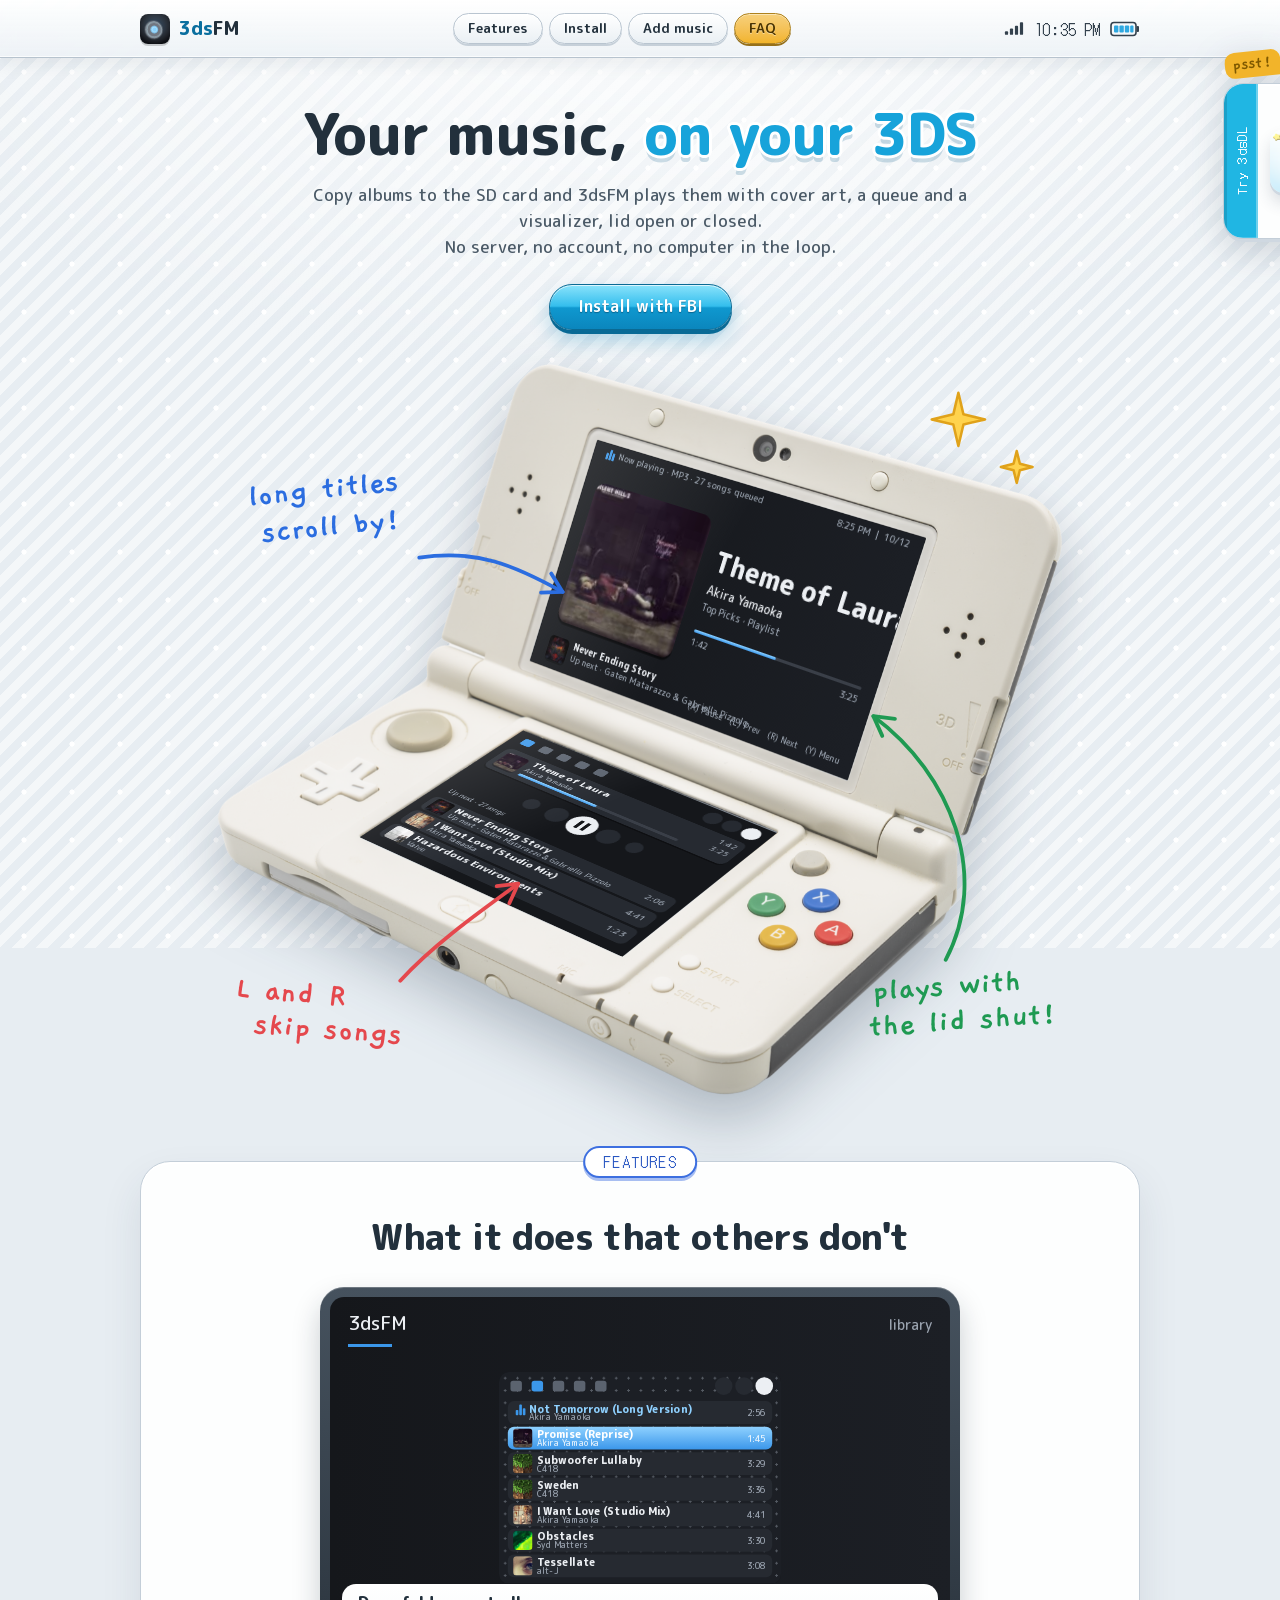
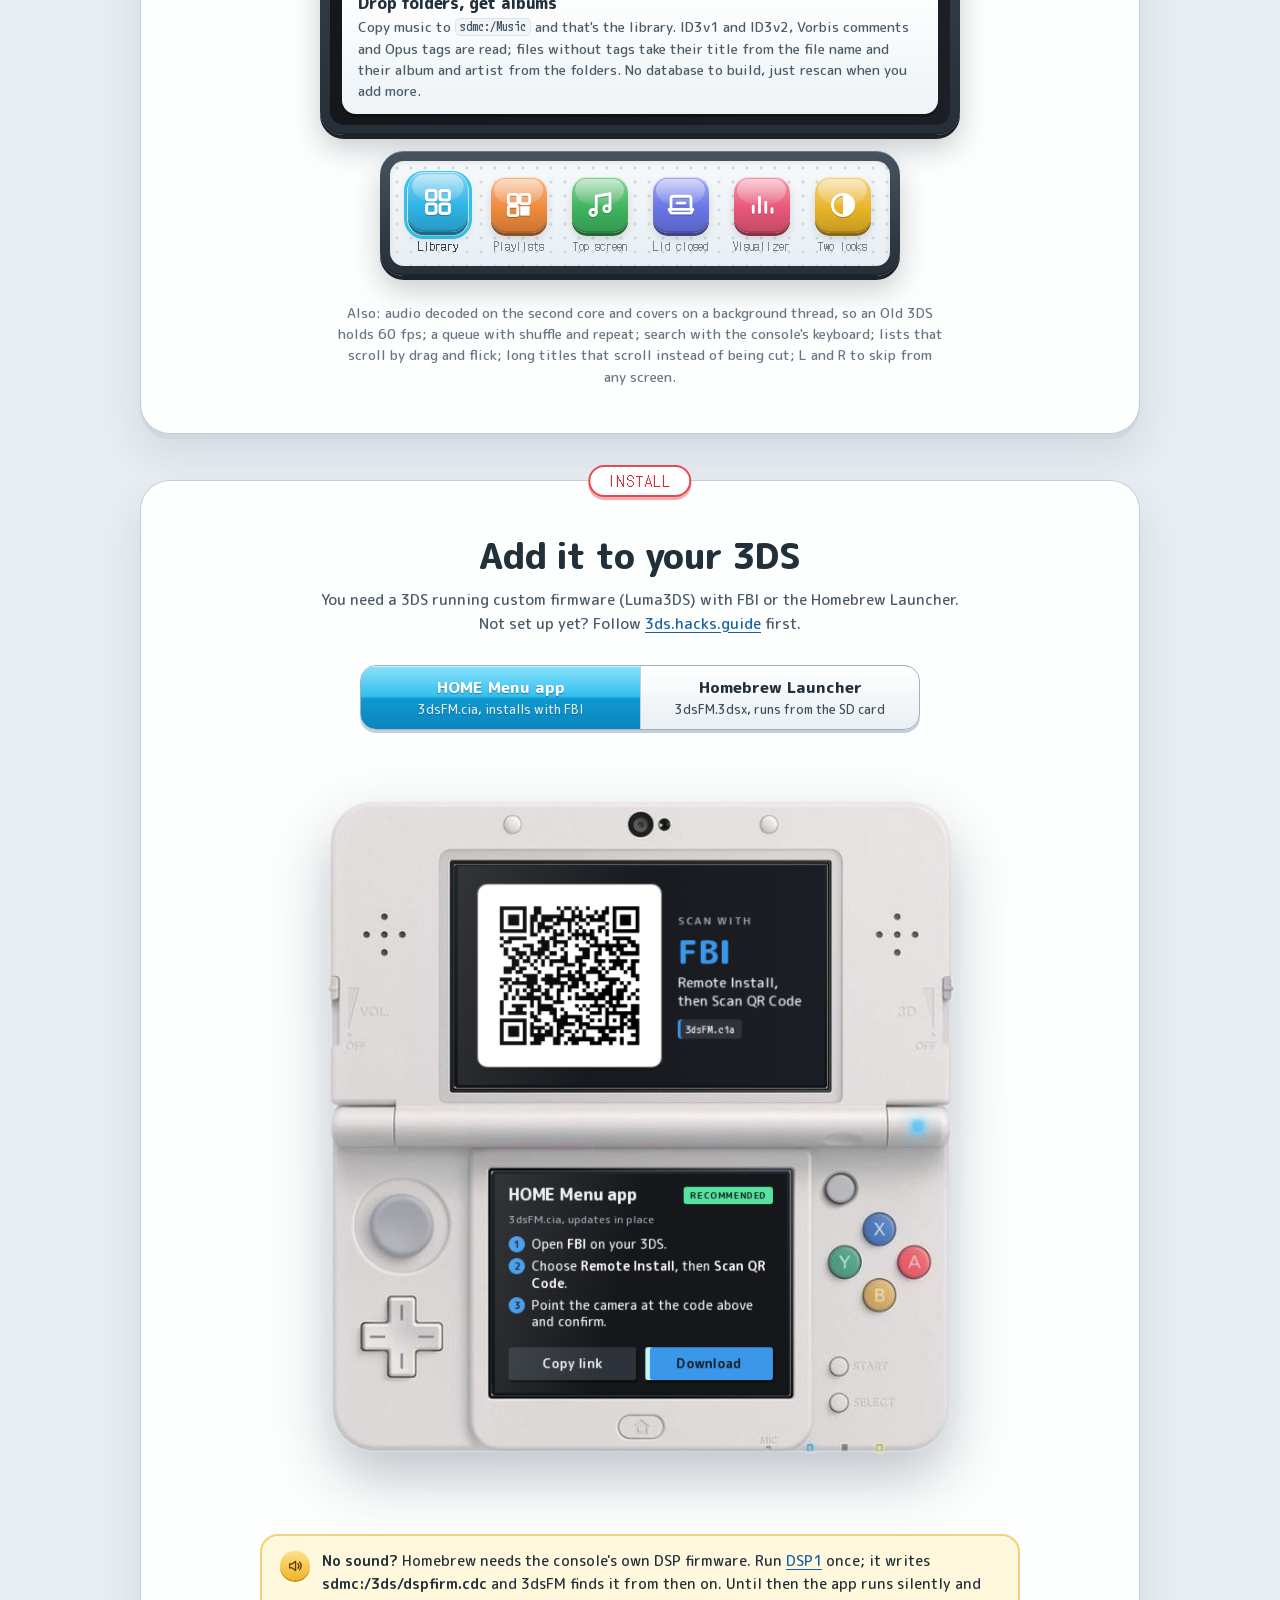
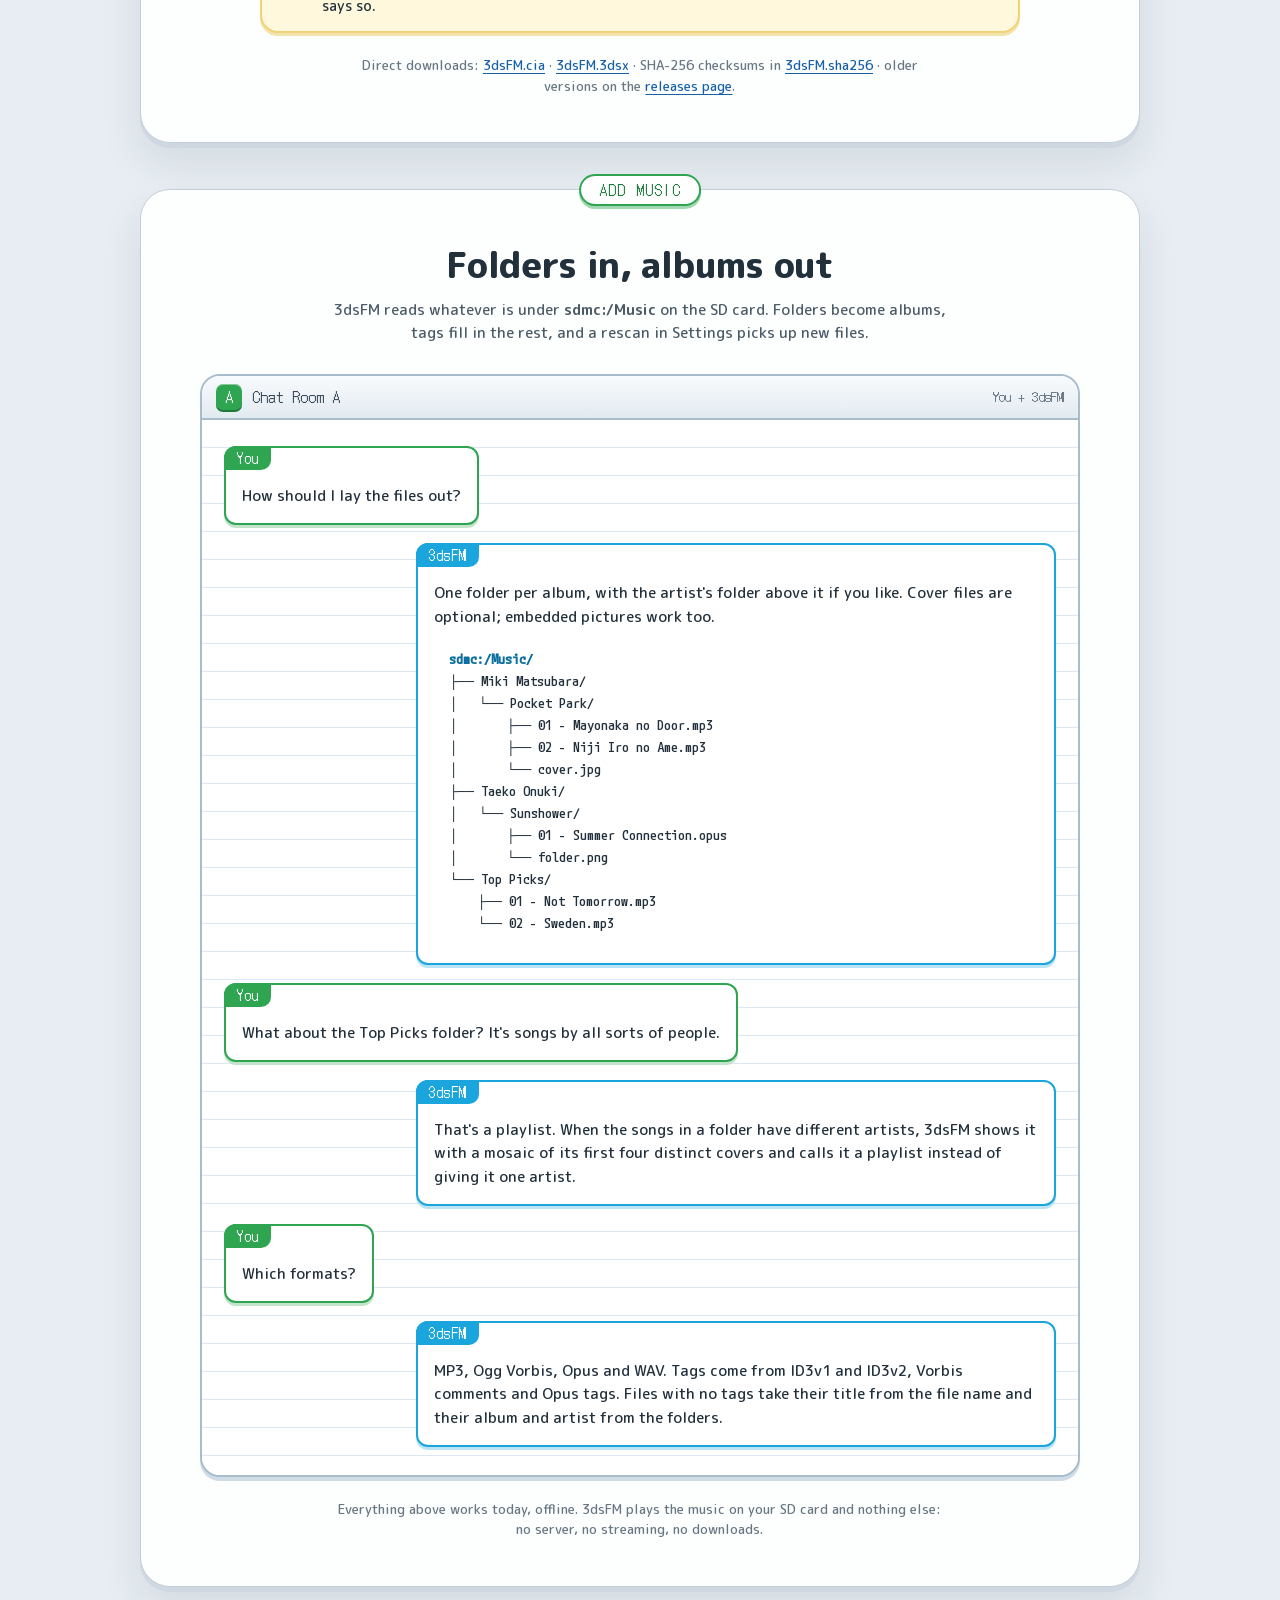
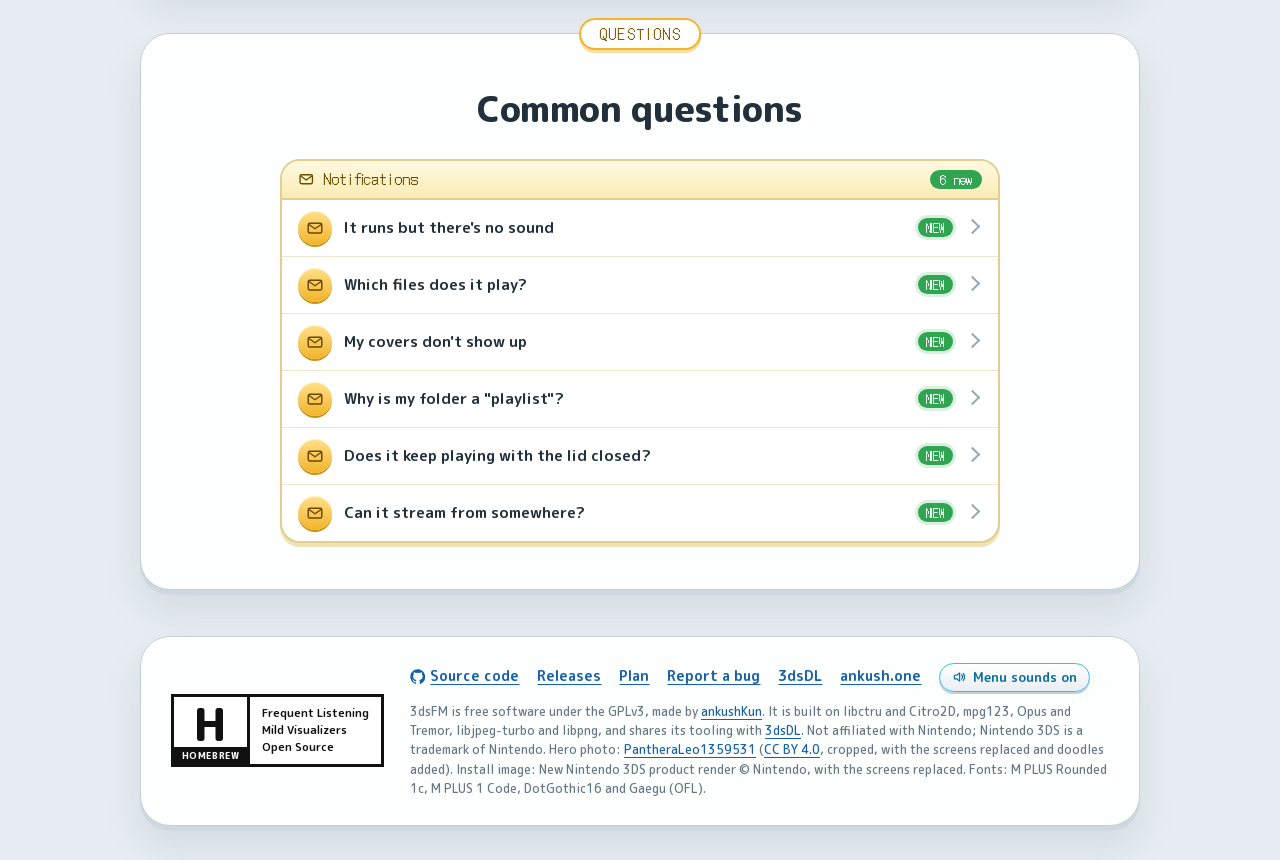
==== commit 1545b238: "Website: download counter from GitHub releases, summed like the README badge" ====
--- a/site/index.html
+++ b/site/index.html
@@ -71,6 +71,7 @@
     <main id="top">
       <section class="hero">
         <p class="sticker" data-release-tag hidden></p>
+        <p class="sticker sticker-count" data-downloads hidden></p>
         <h1>Your music, <span class="accent">on your 3DS</span></h1>
         <p class="sub">Copy albums to the SD card and 3dsFM plays them with cover art, a queue and a visualizer, lid open or closed. <br>No server, no account, no computer in the loop.</p>
         <div class="cta">
--- a/site/styles.css
+++ b/site/styles.css
@@ -433,8 +433,10 @@
   text-align: center;
 }
 
-/* "New!" with the release, stuck on at an angle. */
+/* "New!" with the release, and the download count beside it, stuck on at
+   an angle. */
 .sticker {
+  --tilt: -4deg;
   display: inline-block;
   margin: 0 0 16px;
   padding: 5px 15px 4px;
@@ -445,7 +447,29 @@
   color: #fff;
   background: linear-gradient(#ff7b7f, var(--a));
   box-shadow: 0 3px 0 #b8343a, 0 8px 16px rgba(200, 50, 60, 0.22);
-  transform: rotate(-4deg);
+  transform: rotate(var(--tilt));
+}
+
+.sticker-count {
+  --tilt: 3deg;
+  background: linear-gradient(#5fcff5, #0f98cf);
+  box-shadow: 0 3px 0 #086a96, 0 8px 16px rgba(11, 134, 189, 0.22);
+}
+
+.sticker:not([hidden]) + .sticker {
+  margin-left: 10px;
+}
+
+/* Small enough on the narrowest phones that both still share a line. */
+@media (max-width: 360px) {
+  .sticker {
+    padding: 4px 11px 3px;
+    font-size: 13px;
+  }
+
+  .sticker:not([hidden]) + .sticker {
+    margin-left: 6px;
+  }
 }
 
 .hero h1 {
@@ -2275,10 +2299,10 @@
 
 @keyframes sticker-in {
   from {
-    transform: rotate(-16deg) scale(0);
+    transform: rotate(calc(var(--tilt) * 4)) scale(0);
   }
   to {
-    transform: rotate(-4deg) scale(1);
+    transform: rotate(var(--tilt)) scale(1);
   }
 }
 
